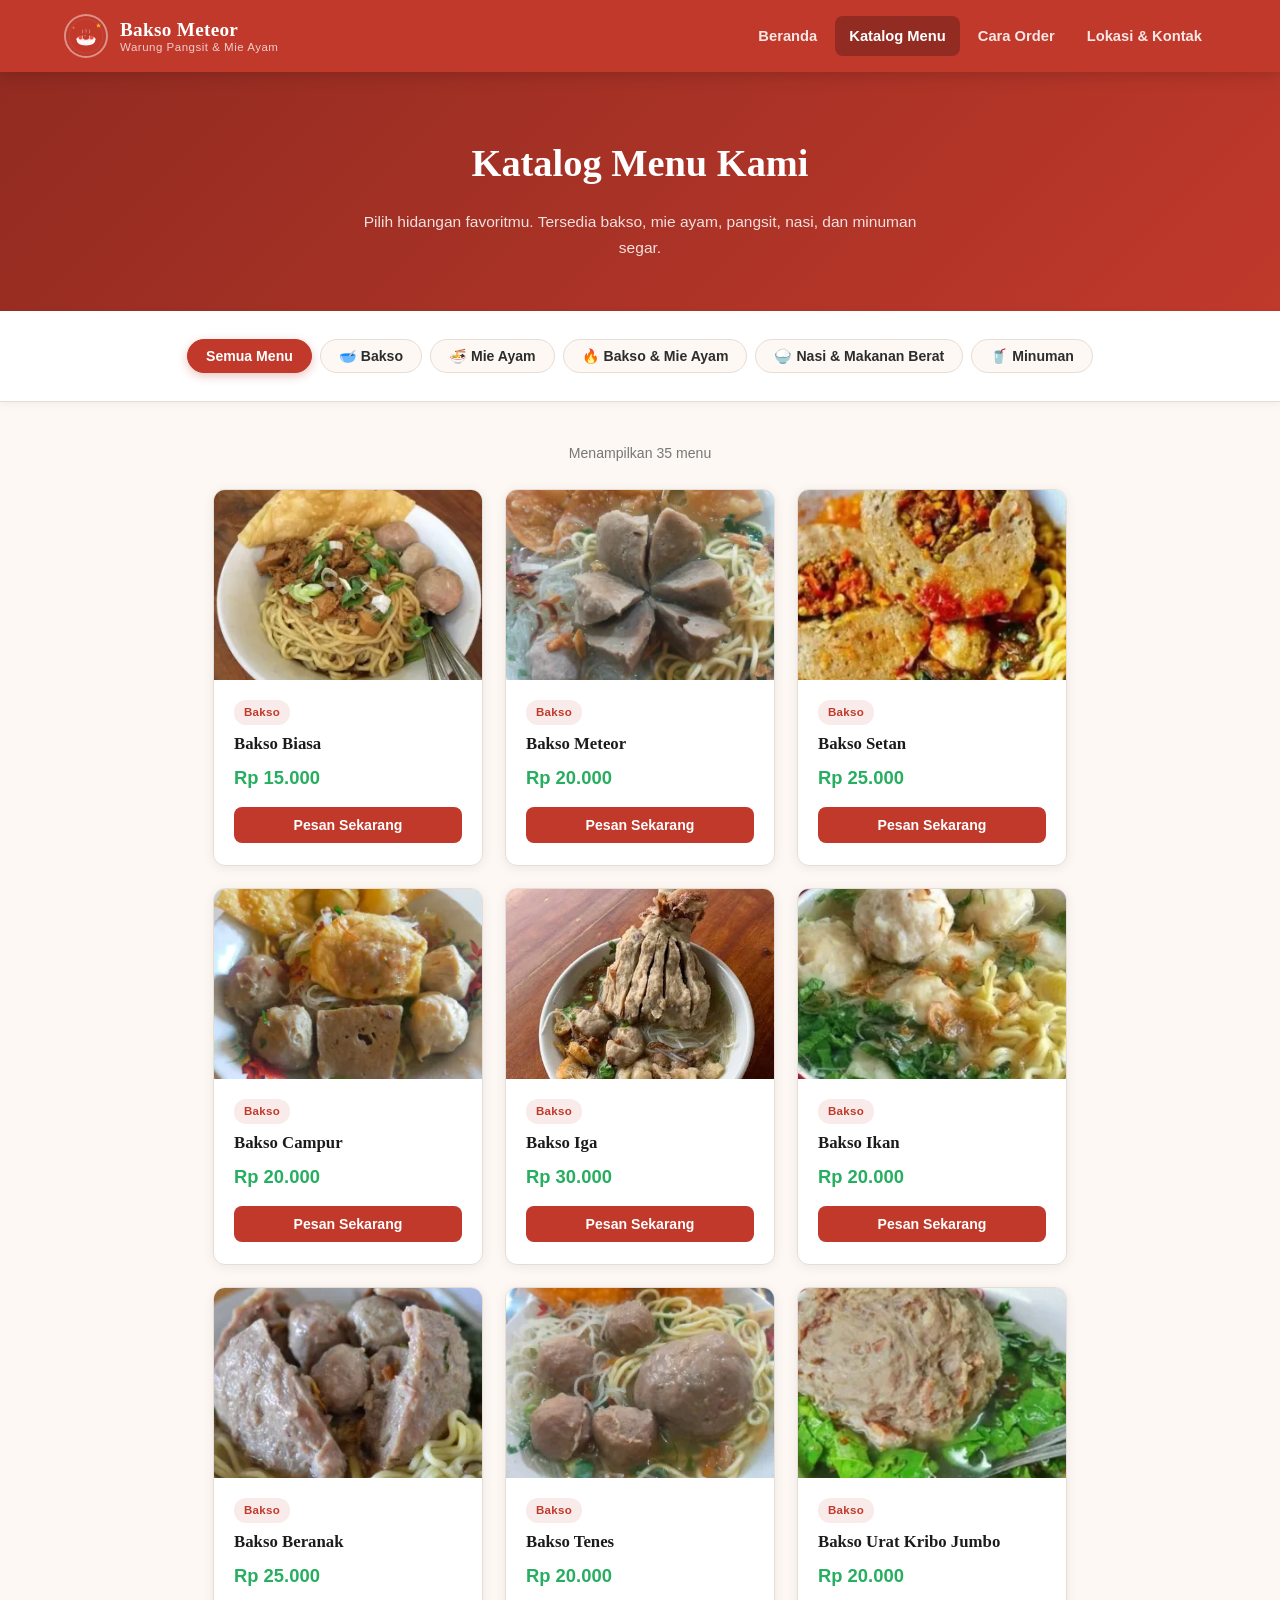
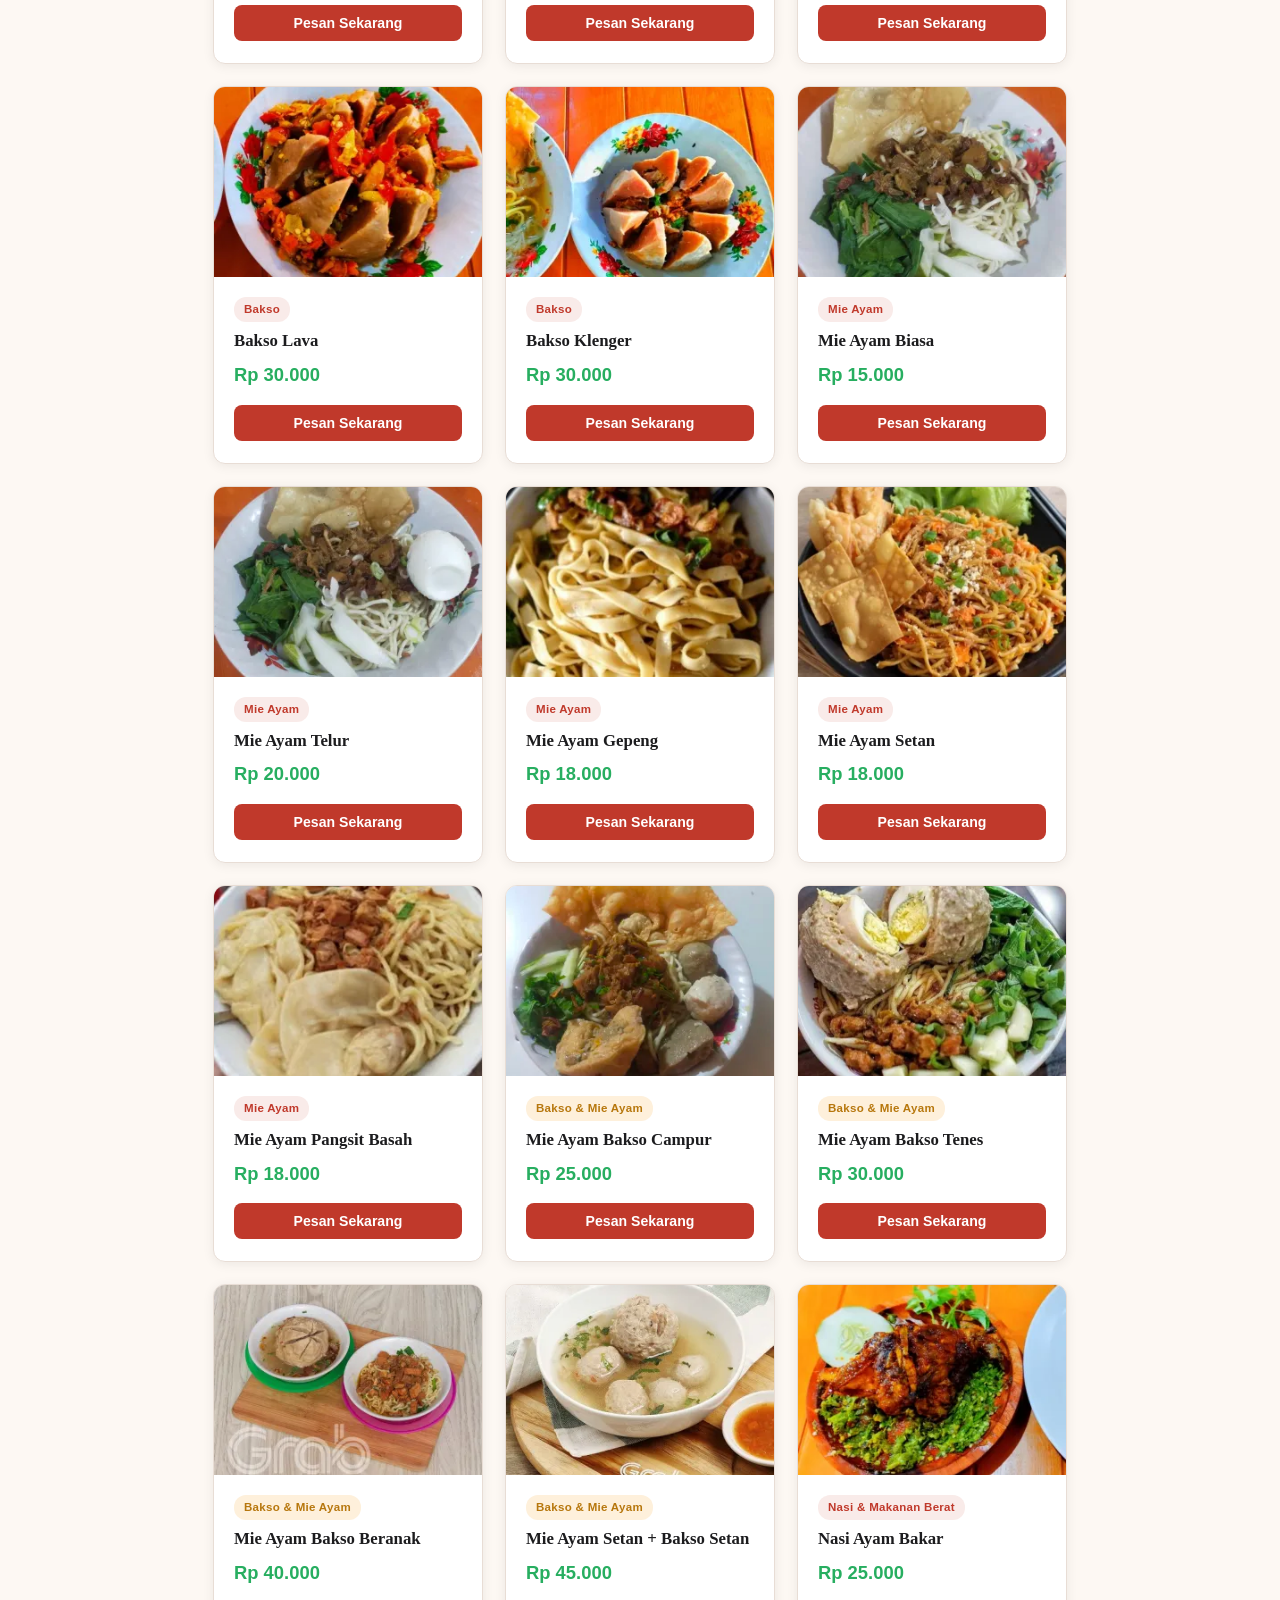
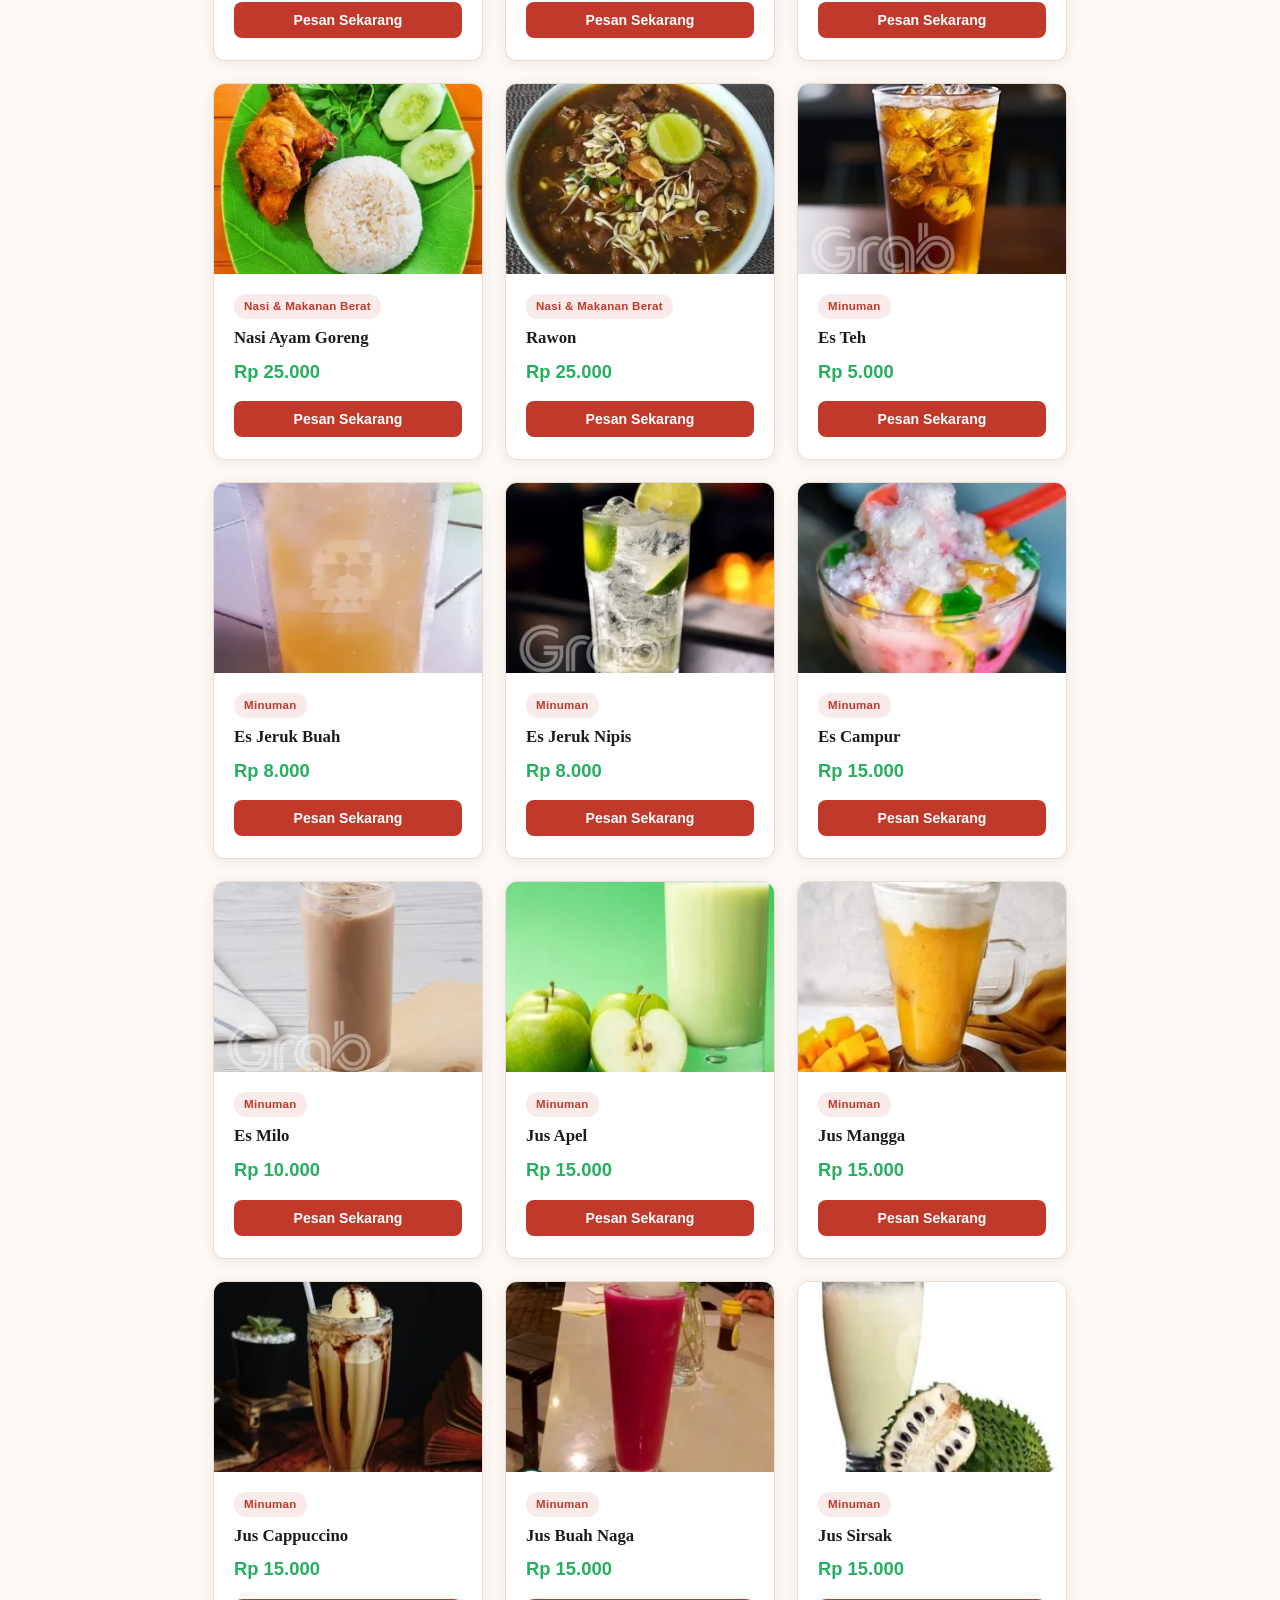
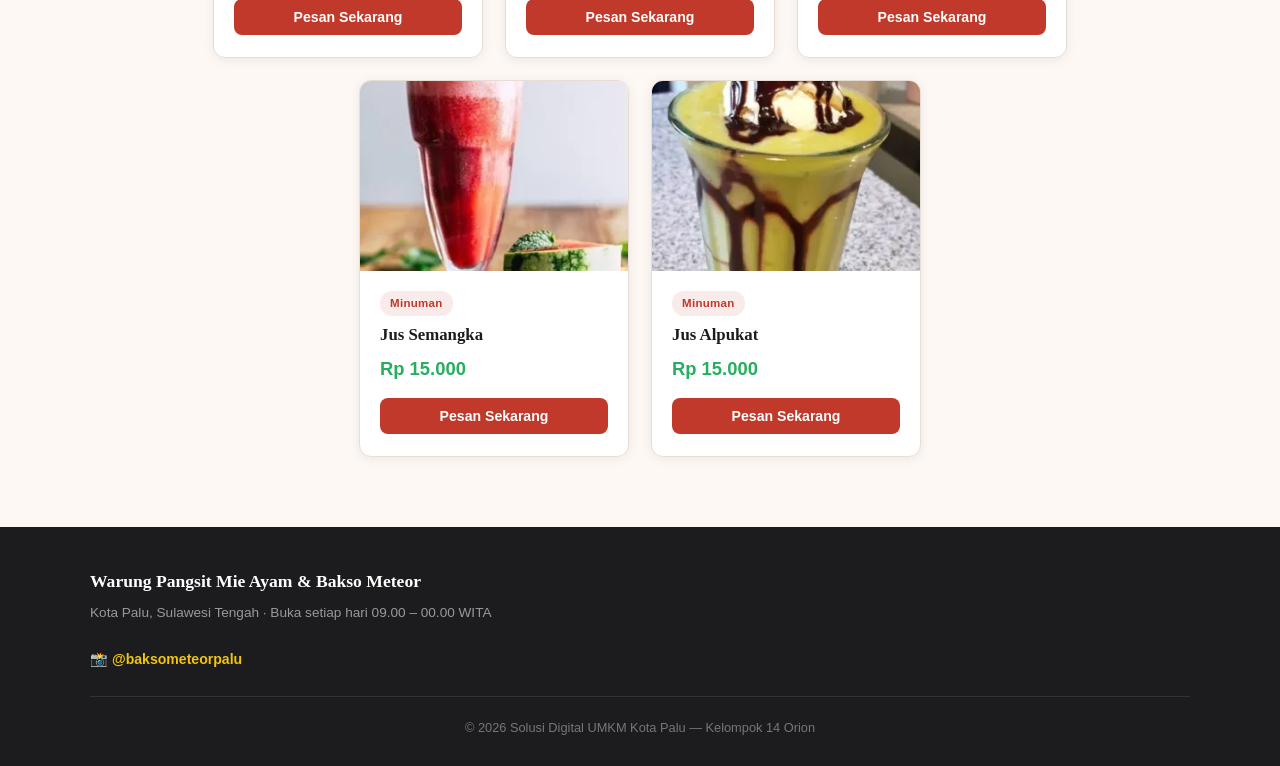
==== katalog.html @ f342c917 "fix: update icon dan perbaikan minor UI" ====
<!DOCTYPE html>
<html lang="id">

<head>
    <meta charset="UTF-8">
    <meta name="viewport" content="width=device-width, initial-scale=1.0">
    <title>Katalog Menu - Warung Pangsit Mie Ayam & Bakso Meteor</title>
    <link rel="icon" href="assets/icons/favicon.svg" type="image/svg+xml">
    <link rel="shortcut icon" href="assets/icons/favicon.svg">
    <link rel="stylesheet" href="css/style.css">
</head>

<body>

    <!-- HEADER / NAVBAR -->
    <header id="mainHeader">
        <div class="header-inner">
            <a href="index.html" class="logo-link">
                <div class="logo-container">
                    <img src="assets/icons/logo.svg" alt="Logo Bakso Meteor" class="logo-img">
                    <div class="logo-text">
                        <span class="logo-name">Bakso Meteor</span>
                        <span class="logo-sub">Warung Pangsit & Mie Ayam</span>
                    </div>
                </div>
            </a>

            <button class="hamburger" id="hamburgerBtn" aria-label="Toggle menu">
                <span></span><span></span><span></span>
            </button>

            <nav class="nav-links" id="mainNav">
                <a href="index.html" class="nav-item">Beranda</a>
                <a href="katalog.html" class="nav-item active">Katalog Menu</a>
                <button onclick="openModal()" class="nav-item btn-nav">Cara Order</button>
                <a href="kontak.html" class="nav-item">Lokasi & Kontak</a>
            </nav>
        </div>
    </header>

    <main>

        <!-- KATALOG HEADER -->
        <section class="page-hero fade-up">
            <h2 class="section-title">Katalog Menu Kami</h2>
            <p class="section-desc">Pilih hidangan favoritmu. Tersedia bakso, mie ayam, pangsit, nasi, dan minuman
                segar.</p>
        </section>

        <!-- FILTER TOMBOL -->
        <section class="filter-section">
            <div class="filter-container">
                <button class="btn-filter active" onclick="filterKategori('Semua', this)">Semua Menu</button>
                <button class="btn-filter" onclick="filterKategori('Bakso', this)">🥣 Bakso</button>
                <button class="btn-filter" onclick="filterKategori('Mie Ayam', this)">🍜 Mie Ayam</button>
                <button class="btn-filter" onclick="filterKategori('Bakso & Mie Ayam', this)">🔥 Bakso & Mie
                    Ayam</button>
                <button class="btn-filter" onclick="filterKategori('Nasi & Makanan Berat', this)">🍚 Nasi & Makanan
                    Berat</button>
                <button class="btn-filter" onclick="filterKategori('Minuman', this)">🥤 Minuman</button>
            </div>
        </section>

        <!-- GRID KATALOG -->
        <section class="katalog-content">
            <div class="katalog-info fade-up">
                <span id="jumlahMenu">Menampilkan semua menu</span>
            </div>
            <div id="katalog-container" class="grid-container fade-up">
                <!-- Diisi oleh JavaScript -->
            </div>
        </section>

    </main>

    <!-- MODAL CARA ORDER -->
    <div id="orderModal" class="modal" role="dialog" aria-modal="true" aria-labelledby="modalTitle">
        <div class="modal-content fade-up">
            <button class="close-btn" onclick="closeModal()" aria-label="Tutup">×</button>
            <h2 id="modalTitle" class="modal-title">Cara Pemesanan</h2>
            <p class="modal-subtitle">Pilih metode yang paling mudah untuk Anda</p>

            <div class="order-options">
                <div class="order-box">
                    <div class="order-box-header">
                        <span class="order-icon">🛵</span>
                        <h3>Pesan Online</h3>
                    </div>
                    <p class="order-box-desc">Pesan antar langsung ke lokasi Anda:</p>
                    <div class="online-buttons">
                        <a href="https://grab.com" target="_blank" rel="noopener" class="btn-app btn-grab">
                            <img src="assets/icons/grabfood.jpg" alt="Grab" onerror="this.style.display='none'">
                            <span>GrabFood</span>
                        </a>
                        <a href="https://maxim.com" target="_blank" rel="noopener" class="btn-app btn-maxim">
                            <img src="assets/icons/maxim.png" alt="Maxim" onerror="this.style.display='none'">
                            <span>Maxim</span>
                        </a>
                        <a href="https://shopee.co.id" target="_blank" rel="noopener" class="btn-app btn-shopee">
                            <img src="assets/icons/shopee.png" alt="ShopeeFood" onerror="this.style.display='none'">
                            <span>ShopeeFood</span>
                        </a>
                    </div>
                </div>

                <div class="order-box">
                    <div class="order-box-header">
                        <span class="order-icon">🍽️</span>
                        <h3>Makan di Tempat</h3>
                    </div>
                    <ol class="offline-steps">
                        <li>Ambil kertas catatan & daftar menu di area pemesanan.</li>
                        <li>Cari tempat duduk dan catat nomor meja Anda.</li>
                        <li>Tulis pesanan, nama, dan nomor meja di kertas.</li>
                        <li>Serahkan kertas ke petugas kami.</li>
                        <li>Tunggu pesanan diantarkan — selamat menikmati!</li>
                        <li>Bayar di kasir setelah selesai makan.</li>
                    </ol>
                </div>

                <div class="order-box order-box--special">
                    <div class="order-box-header">
                        <span class="order-icon">📦</span>
                        <h3>Katering & Hampers</h3>
                    </div>
                    <p class="order-box-desc">Melayani pesanan catering untuk acara, rapat, atau hampers khusus.</p>
                    <a href="https://wa.me/6285756524521" class="btn-wa" target="_blank" rel="noopener">
                        💬 Chat WA Owner
                    </a>
                </div>
            </div>
        </div>
    </div>

    <!-- FOOTER -->
    <footer>
        <div class="footer-inner">
            <div class="footer-brand">
                <h3 class="footer-name">Warung Pangsit Mie Ayam & Bakso Meteor</h3>
                <p>Kota Palu, Sulawesi Tengah · Buka setiap hari 09.00 – 00.00 WITA</p>
            </div>
            <div class="footer-social">
                <a href="https://www.instagram.com/baksometeorpalu" target="_blank" rel="noopener">
                    📸 @baksometeorpalu
                </a>
            </div>
            <div class="footer-copy">
                <p>© 2026 Solusi Digital UMKM Kota Palu — Kelompok 14 Orion</p>
            </div>
        </div>
    </footer>

    <script src="js/app.js"></script>
</body>

</html>
---- css/style.css ----
:root {
    --red: #c0392b;
    --red-dark: #922b21;
    --red-light: #e74c3c;
    --amber: #e67e22;
    --amber-dark: #d35400;
    --dark: #1c1c1e;
    --navy: #2c3e50;
    --bg: #fdf8f3;
    --bg-alt: #fff8f0;
    --white: #ffffff;
    --text: #2d2d2d;
    --text-muted: #777;
    --border: #e8ddd5;
    --shadow-sm: 0 2px 12px rgba(0, 0, 0, 0.07);
    --shadow-md: 0 6px 24px rgba(0, 0, 0, 0.10);
    --shadow-lg: 0 12px 40px rgba(0, 0, 0, 0.13);
    --radius-sm: 8px;
    --radius-md: 12px;
    --radius-lg: 20px;
    --font-display: Georgia, 'Times New Roman', serif;
    --font-body: 'Segoe UI', Tahoma, Geneva, Verdana, sans-serif;
    --transition: 0.28s ease;
}

*,
*::before,
*::after {
    margin: 0;
    padding: 0;
    box-sizing: border-box;
}

html {
    scroll-behavior: smooth;
}

body {
    background-color: var(--bg);
    color: var(--text);
    font-family: var(--font-body);
    line-height: 1.65;
    font-size: 16px;
}

img {
    max-width: 100%;
    display: block;
}

a {
    color: inherit;
}

/* animasi */
@keyframes fadeUp {
    from {
        opacity: 0;
        transform: translateY(28px);
    }

    to {
        opacity: 1;
        transform: translateY(0);
    }
}

.fade-up {
    animation: fadeUp 0.7s ease-out both;
}

/* styling header navigasi */
header {
    background-color: var(--red);
    position: sticky;
    top: 0;
    z-index: 200;
    box-shadow: 0 2px 16px rgba(0, 0, 0, 0.18);
    transition: background-color var(--transition);
}

.header-inner {
    max-width: 1200px;
    margin: 0 auto;
    padding: 14px 24px;
    display: flex;
    align-items: center;
    justify-content: space-between;
    gap: 16px;
}

/* styling logo text */
.logo-link {
    text-decoration: none;
}

.logo-container {
    display: flex;
    align-items: center;
    gap: 12px;
}

.logo-img {
    width: 44px;
    height: 44px;
    border-radius: 50%;
    object-fit: cover;
    border: 2px solid rgba(255, 255, 255, 0.35);
    background: rgba(255, 255, 255, 0.15);
}

.logo-text {
    display: flex;
    flex-direction: column;
    line-height: 1.2;
}

.logo-name {
    font-family: var(--font-display);
    font-size: 1.2rem;
    font-weight: 900;
    color: var(--white);
    letter-spacing: 0.3px;
}

.logo-sub {
    font-size: 0.72rem;
    color: rgba(255, 255, 255, 0.75);
    font-weight: 500;
    letter-spacing: 0.5px;
}

/* styling link menu atas */
.nav-links {
    display: flex;
    align-items: center;
    gap: 4px;
}

.nav-item {
    color: rgba(255, 255, 255, 0.88);
    text-decoration: none;
    font-size: 0.92rem;
    font-weight: 600;
    padding: 8px 14px;
    border-radius: var(--radius-sm);
    border: none;
    background: none;
    cursor: pointer;
    font-family: var(--font-body);
    transition: background-color var(--transition), color var(--transition);
    white-space: nowrap;
}

.nav-item:hover,
.nav-item.active {
    color: var(--white);
    background-color: rgba(255, 255, 255, 0.18);
}

.nav-item.active {
    background-color: var(--red-dark);
}

.btn-nav {
    font-family: var(--font-body);
}

/* styling hamburger */
.hamburger {
    display: none;
    flex-direction: column;
    justify-content: center;
    gap: 5px;
    background: none;
    border: none;
    cursor: pointer;
    padding: 8px;
    border-radius: var(--radius-sm);
}

.hamburger span {
    display: block;
    width: 24px;
    height: 2.5px;
    background: var(--white);
    border-radius: 2px;
    transition: transform var(--transition), opacity var(--transition);
}

/* styling banner utama */
.hero {
    position: relative;
    background: linear-gradient(135deg, #1a0808 0%, #4a0e0e 45%, #2c3e50 100%);
    min-height: 520px;
    display: flex;
    align-items: center;
    padding: 80px 24px;
    overflow: hidden;
}

.hero::before {
    content: '';
    position: absolute;
    inset: 0;
    background-image: radial-gradient(circle, rgba(255, 255, 255, 0.06) 1px, transparent 1px);
    background-size: 32px 32px;
}

.hero-overlay {
    position: absolute;
    inset: 0;
    background: radial-gradient(ellipse at 70% 50%, rgba(230, 126, 34, 0.15) 0%, transparent 70%);
}

.hero-content {
    position: relative;
    z-index: 1;
    max-width: 700px;
    margin: 0 auto;
    text-align: center;
}

.hero-badge {
    display: inline-block;
    background: rgba(255, 255, 255, 0.12);
    border: 1px solid rgba(255, 255, 255, 0.2);
    color: rgba(255, 255, 255, 0.9);
    font-size: 0.82rem;
    font-weight: 600;
    padding: 6px 16px;
    border-radius: 20px;
    margin-bottom: 20px;
    letter-spacing: 0.5px;
    backdrop-filter: blur(4px);
}

.hero-title {
    font-family: var(--font-display);
    font-size: clamp(2rem, 5vw, 3.4rem);
    font-weight: 900;
    color: var(--white);
    line-height: 1.15;
    margin-bottom: 20px;
}

.hero-title em {
    color: #f39c12;
    font-style: italic;
}

.hero-desc {
    font-size: 1.05rem;
    color: rgba(255, 255, 255, 0.8);
    max-width: 560px;
    margin: 0 auto 32px;
}

.hero-actions {
    display: flex;
    gap: 14px;
    justify-content: center;
    flex-wrap: wrap;
}

/* styling tombol */
.btn-primary {
    display: inline-block;
    background: var(--amber);
    color: var(--white);
    padding: 13px 28px;
    border-radius: var(--radius-sm);
    font-weight: 700;
    font-size: 0.95rem;
    text-decoration: none;
    border: none;
    cursor: pointer;
    font-family: var(--font-body);
    transition: background-color var(--transition), transform var(--transition), box-shadow var(--transition);
    box-shadow: 0 4px 14px rgba(230, 126, 34, 0.4);
}

.btn-primary:hover {
    background: var(--amber-dark);
    transform: translateY(-2px);
    box-shadow: 0 6px 20px rgba(230, 126, 34, 0.5);
}

.btn-outline {
    display: inline-block;
    background: transparent;
    color: var(--white);
    padding: 12px 26px;
    border-radius: var(--radius-sm);
    font-weight: 700;
    font-size: 0.95rem;
    border: 2px solid rgba(255, 255, 255, 0.45);
    cursor: pointer;
    font-family: var(--font-body);
    text-decoration: none;
    transition: background-color var(--transition), border-color var(--transition);
}

.btn-outline:hover {
    background: rgba(255, 255, 255, 0.12);
    border-color: rgba(255, 255, 255, 0.7);
}

/* styling keunggulan warung */
.keunggulan {
    background: var(--white);
    padding: 40px 24px;
    border-bottom: 1px solid var(--border);
}

.keunggulan-grid {
    max-width: 1100px;
    margin: 0 auto;
    display: grid;
    grid-template-columns: repeat(auto-fit, minmax(220px, 1fr));
    gap: 32px;
}

.keunggulan-item {
    text-align: center;
    padding: 20px 16px;
}

.k-icon {
    font-size: 2.2rem;
    display: block;
    margin-bottom: 10px;
}

.keunggulan-item h3 {
    font-family: var(--font-display);
    font-size: 1.05rem;
    color: var(--red);
    margin-bottom: 6px;
}

.keunggulan-item p {
    font-size: 0.88rem;
    color: var(--text-muted);
}

/* ukuran font judul */
.section-label {
    text-align: center;
    font-size: 0.8rem;
    font-weight: 700;
    letter-spacing: 1.5px;
    text-transform: uppercase;
    color: var(--amber);
    margin-bottom: 10px;
}

.section-title {
    font-family: var(--font-display);
    font-size: clamp(1.6rem, 3vw, 2.4rem);
    font-weight: 900;
    color: var(--red);
    text-align: center;
    margin-bottom: 12px;
}

.section-desc {
    text-align: center;
    color: var(--text-muted);
    font-size: 0.97rem;
    max-width: 560px;
    margin: 0 auto;
}

/* styling list menu beranda */
.best-seller {
    padding: 70px 24px;
    max-width: 1200px;
    margin: 0 auto;
}

.section-header {
    margin-bottom: 50px;
}

.kategori-group {
    margin-bottom: 50px;
}

.kategori-label {
    display: flex;
    align-items: center;
    gap: 14px;
    margin-bottom: 24px;
    padding: 0 5%;
}

.kat-line {
    flex: 1;
    height: 1px;
    background: var(--border);
}

.kat-text {
    font-size: 1.1rem;
    font-weight: 700;
    color: var(--navy);
    white-space: nowrap;
}

.cta-center {
    text-align: center;
    margin-top: 40px;
}

/* jarak foto makanan */
.grid-container {
    display: flex;
    flex-wrap: wrap;
    justify-content: center;
    gap: 22px;
    padding: 0 5%;
}

/* styling kotak makanan */
.card {
    flex: 0 1 270px;
    background: var(--white);
    border-radius: var(--radius-md);
    overflow: hidden;
    box-shadow: var(--shadow-sm);
    border: 1px solid var(--border);
    transition: transform var(--transition), box-shadow var(--transition);
}

.card:hover {
    transform: translateY(-6px);
    box-shadow: var(--shadow-lg);
}

.card-img {
    width: 100%;
    height: 190px;
    overflow: hidden;
    position: relative;
}

.card-img img {
    width: 100%;
    height: 100%;
    object-fit: cover;
    transition: transform 0.4s ease;
}

.card:hover .card-img img {
    transform: scale(1.06);
}

/* tampilan warna abu abu foto menu yang gagal diload */
.placeholder-img.no-img,
.placeholder-img:not(:has(img)) {
    background: linear-gradient(135deg, #e0cfc7, #c9bab2);
}

.placeholder-img:not(.no-img) img:not([src]) {
    display: none;
}

.placeholder-img {
    background: linear-gradient(135deg, #e8d5ca, #d4bdb2);
    display: flex;
    align-items: center;
    justify-content: center;
}

.card-body {
    padding: 18px 20px 22px;
}

.card-badge {
    display: inline-block;
    background: rgba(192, 57, 43, 0.1);
    color: var(--red);
    font-size: 0.72rem;
    font-weight: 700;
    padding: 3px 10px;
    border-radius: 12px;
    margin-bottom: 8px;
    letter-spacing: 0.3px;
}

.card-badge--special {
    background: rgba(243, 156, 18, 0.15);
    color: #b7770d;
}

.card-name {
    font-family: var(--font-display);
    font-size: 1.05rem;
    font-weight: 700;
    color: var(--dark);
    margin-bottom: 8px;
    line-height: 1.3;
}

.harga {
    color: #27ae60;
    font-weight: 700;
    font-size: 1.15rem;
    margin-bottom: 14px;
}

.btn-secondary {
    display: block;
    width: 100%;
    background: var(--red);
    color: var(--white);
    border: none;
    padding: 10px 0;
    border-radius: var(--radius-sm);
    font-size: 0.88rem;
    font-weight: 700;
    font-family: var(--font-body);
    cursor: pointer;
    transition: background-color var(--transition), transform var(--transition);
}

.btn-secondary:hover {
    background: var(--red-dark);
    transform: scale(1.02);
}

/* styling cover penutup banner*/
.page-hero {
    background: linear-gradient(135deg, var(--red-dark) 0%, var(--red) 100%);
    padding: 60px 24px 50px;
    text-align: center;
    color: var(--white);
}

.page-hero .section-label {
    color: #f7c87d;
}

.page-hero .section-title {
    color: var(--white);
    margin-bottom: 14px;
}

.page-hero .section-desc {
    color: rgba(255, 255, 255, 0.85);
}

/* klik tombol kategori untuk sortir menu */
.filter-section {
    background: var(--white);
    padding: 28px 24px;
    border-bottom: 1px solid var(--border);
    position: sticky;
    top: 73px;
    z-index: 100;
    box-shadow: 0 2px 8px rgba(0, 0, 0, 0.05);
}

.filter-container {
    max-width: 1000px;
    margin: 0 auto;
    display: flex;
    flex-wrap: wrap;
    gap: 8px;
    justify-content: center;
}

.btn-filter {
    background: var(--bg);
    border: 1.5px solid var(--border);
    color: var(--text);
    padding: 8px 18px;
    border-radius: 24px;
    font-size: 0.88rem;
    font-weight: 600;
    font-family: var(--font-body);
    cursor: pointer;
    transition: all var(--transition);
}

.btn-filter:hover {
    background: rgba(192, 57, 43, 0.1);
    border-color: var(--red);
    color: var(--red);
}

.btn-filter.active {
    background: var(--red);
    border-color: var(--red);
    color: var(--white);
    box-shadow: 0 3px 10px rgba(192, 57, 43, 0.3);
}

/* styling barang yang dirender js */
.katalog-content {
    padding: 40px 24px 70px;
    max-width: 1200px;
    margin: 0 auto;
}

.katalog-info {
    text-align: center;
    margin-bottom: 24px;
    font-size: 0.88rem;
    color: var(--text-muted);
    font-weight: 500;
}

/* tampilan popup overlay */
.modal {
    display: none;
    position: fixed;
    inset: 0;
    z-index: 999;
    background: rgba(0, 0, 0, 0.65);
    justify-content: center;
    align-items: center;
    padding: 20px;
    backdrop-filter: blur(3px);
}

.modal-content {
    background: var(--white);
    border-radius: var(--radius-lg);
    padding: 36px;
    width: 100%;
    max-width: 860px;
    position: relative;
    max-height: 90vh;
    overflow-y: auto;
    box-shadow: var(--shadow-lg);
}

.close-btn {
    position: absolute;
    right: 20px;
    top: 16px;
    font-size: 26px;
    font-weight: bold;
    color: var(--text-muted);
    background: none;
    border: none;
    cursor: pointer;
    width: 34px;
    height: 34px;
    display: flex;
    align-items: center;
    justify-content: center;
    border-radius: 50%;
    transition: background-color var(--transition), color var(--transition);
}

.close-btn:hover {
    background: #f0f0f0;
    color: var(--dark);
}

.modal-title {
    font-family: var(--font-display);
    font-size: 1.6rem;
    color: var(--red);
    margin-bottom: 6px;
}

.modal-subtitle {
    color: var(--text-muted);
    font-size: 0.92rem;
    margin-bottom: 24px;
}

/* cara order dalam popup */
.order-options {
    display: grid;
    grid-template-columns: repeat(auto-fit, minmax(220px, 1fr));
    gap: 18px;
}

.order-box {
    background: var(--bg-alt);
    border: 1px solid var(--border);
    border-radius: var(--radius-md);
    padding: 22px;
}

.order-box--special {
    background: linear-gradient(135deg, #fff3e0, #fdf8f3);
    border-color: #f0d090;
}

.order-box-header {
    display: flex;
    align-items: center;
    gap: 10px;
    margin-bottom: 14px;
}

.order-icon {
    font-size: 1.5rem;
    flex-shrink: 0;
}

.order-box-header h3 {
    font-family: var(--font-display);
    font-size: 1.05rem;
    color: var(--navy);
}

.order-box-desc {
    font-size: 0.88rem;
    color: var(--text-muted);
    margin-bottom: 14px;
}

.online-buttons {
    display: grid;
    grid-template-columns: 1fr 1fr;
    gap: 10px;
    margin-top: 12px;
}

.btn-app {
    display: flex;
    align-items: center;
    justify-content: center;
    gap: 7px;
    padding: 10px 10px;
    border-radius: var(--radius-sm);
    text-decoration: none;
    font-size: 0.83rem;
    font-weight: 700;
    color: var(--white);
    transition: opacity var(--transition), transform var(--transition);
}

.btn-app:hover {
    opacity: 0.88;
    transform: translateY(-1px);
}

.btn-app img {
    width: 20px;
    height: 20px;
    object-fit: contain;
    border-radius: 4px;
    flex-shrink: 0;
}

.btn-grab {
    background: #00b14f;
}

.btn-maxim {
    background: #c3aa38;
}

.btn-shopee {
    background: #ee4d2d;
}

.offline-steps {
    margin-left: 18px;
    font-size: 0.875rem;
    color: var(--text);
    line-height: 1.8;
}

.offline-steps li {
    margin-bottom: 4px;
}

.btn-wa {
    display: inline-block;
    background: #25d366;
    color: var(--white);
    padding: 11px 20px;
    border-radius: var(--radius-sm);
    font-weight: 700;
    font-size: 0.9rem;
    text-decoration: none;
    width: 100%;
    text-align: center;
    transition: background-color var(--transition), transform var(--transition);
    box-shadow: 0 3px 10px rgba(37, 211, 102, 0.3);
}

.btn-wa:hover {
    background: #1ebe5c;
    transform: translateY(-1px);
}

/* styling lokasi dan kontak */
.lokasi-section {
    padding: 50px 24px 80px;
}

.kontak-grid {
    max-width: 1200px;
    margin: 0 auto;
    display: grid;
    grid-template-columns: 280px 1fr 320px;
    gap: 28px;
    align-items: start;
}

.info-card {
    background: var(--white);
    border-radius: var(--radius-md);
    padding: 28px;
    box-shadow: var(--shadow-sm);
    border: 1px solid var(--border);
}

.info-section {
    display: flex;
    gap: 14px;
    align-items: flex-start;
    padding: 16px 0;
}

.info-icon {
    font-size: 1.5rem;
    flex-shrink: 0;
    margin-top: 2px;
}

.info-section h3 {
    font-family: var(--font-display);
    font-size: 0.95rem;
    color: var(--red);
    margin-bottom: 4px;
}

.info-section p {
    font-size: 0.88rem;
    color: var(--text-muted);
    line-height: 1.6;
}

.jam-highlight {
    font-size: 1rem !important;
    font-weight: 700;
    color: var(--red) !important;
}

.info-divider {
    height: 1px;
    background: var(--border);
}

.sosmed-links {
    display: flex;
    gap: 8px;
    margin-top: 10px;
    flex-wrap: wrap;
}

.sosmed-btn {
    display: inline-block;
    background: var(--bg);
    border: 1px solid var(--border);
    color: var(--text);
    padding: 7px 14px;
    border-radius: 20px;
    font-size: 0.82rem;
    font-weight: 600;
    text-decoration: none;
    transition: background-color var(--transition), border-color var(--transition), color var(--transition);
}

.sosmed-btn:hover {
    background: var(--red);
    border-color: var(--red);
    color: var(--white);
}

.maps-card {
    background: var(--white);
    border-radius: var(--radius-md);
    padding: 24px;
    box-shadow: var(--shadow-sm);
    border: 1px solid var(--border);
}

.maps-title {
    font-family: var(--font-display);
    font-size: 1rem;
    color: var(--red);
    margin-bottom: 14px;
}

.maps-wrapper {
    border-radius: 10px;
    overflow: hidden;
    margin-bottom: 14px;
}

.btn-maps {
    display: block;
    text-align: center;
    background: var(--navy);
    color: var(--white);
    padding: 11px;
    border-radius: var(--radius-sm);
    font-size: 0.88rem;
    font-weight: 700;
    text-decoration: none;
    transition: background-color var(--transition);
}

.btn-maps:hover {
    background: #1a252f;
}

/* isian form */
.form-card {
    background: var(--white);
    border-radius: var(--radius-md);
    padding: 28px;
    box-shadow: var(--shadow-sm);
    border: 1px solid var(--border);
}

.form-title {
    font-family: var(--font-display);
    font-size: 1.2rem;
    color: var(--red);
    margin-bottom: 8px;
}

.form-desc {
    font-size: 0.87rem;
    color: var(--text-muted);
    margin-bottom: 22px;
    line-height: 1.6;
}

.form-group {
    margin-bottom: 16px;
}

.form-group label {
    display: block;
    font-size: 0.85rem;
    font-weight: 600;
    color: var(--text);
    margin-bottom: 6px;
}

.form-card input,
.form-card textarea {
    width: 100%;
    padding: 11px 14px;
    border: 1.5px solid var(--border);
    border-radius: var(--radius-sm);
    font-family: var(--font-body);
    font-size: 0.9rem;
    color: var(--text);
    background: var(--bg);
    transition: border-color var(--transition), box-shadow var(--transition);
}

.form-card input:focus,
.form-card textarea:focus {
    outline: none;
    border-color: var(--amber);
    box-shadow: 0 0 0 3px rgba(230, 126, 34, 0.15);
}

.form-card textarea {
    resize: vertical;
    min-height: 110px;
}

.btn-submit {
    width: 100%;
    background: var(--red);
    color: var(--white);
    border: none;
    padding: 13px;
    border-radius: var(--radius-sm);
    font-size: 0.95rem;
    font-weight: 700;
    font-family: var(--font-body);
    cursor: pointer;
    margin-top: 4px;
    transition: background-color var(--transition), transform var(--transition);
}

.btn-submit:hover {
    background: var(--red-dark);
    transform: translateY(-1px);
}

.success-msg {
    margin-top: 14px;
    background: #eafaf1;
    border: 1px solid #a9dfbf;
    color: #1e8449;
    padding: 12px 16px;
    border-radius: var(--radius-sm);
    font-size: 0.9rem;
    font-weight: 600;
    text-align: center;
}

/* styling footer */
footer {
    background: var(--dark);
    color: rgba(255, 255, 255, 0.8);
    padding: 40px 24px 28px;
    margin-top: 0;
}

.footer-inner {
    max-width: 1100px;
    margin: 0 auto;
    display: grid;
    grid-template-columns: 1fr auto;
    gap: 24px 40px;
    align-items: start;
}

.footer-brand {
    grid-column: 1 / -1;
}

.footer-name {
    font-family: var(--font-display);
    font-size: 1.1rem;
    color: var(--white);
    margin-bottom: 6px;
}

.footer-brand p {
    font-size: 0.85rem;
    color: rgba(255, 255, 255, 0.55);
}

.footer-social {
    display: flex;
    flex-direction: column;
    gap: 8px;
}

.footer-social a {
    color: #f1c40f;
    text-decoration: none;
    font-size: 0.88rem;
    font-weight: 600;
    transition: color var(--transition);
}

.footer-social a:hover {
    color: var(--white);
}

.footer-copy {
    grid-column: 1 / -1;
    border-top: 1px solid rgba(255, 255, 255, 0.1);
    padding-top: 20px;
    text-align: center;
    font-size: 0.8rem;
    color: rgba(255, 255, 255, 0.4);
}

/* menyesuaikan ukuran layar hp */
@media (max-width: 900px) {
    .kontak-grid {
        grid-template-columns: 1fr 1fr;
    }

    .info-card {
        grid-column: 1 / -1;
    }

    .footer-inner {
        grid-template-columns: 1fr;
    }
}

@media (max-width: 640px) {
    .header-inner {
        padding: 12px 16px;
    }

    .hamburger {
        display: flex;
    }

    .nav-links {
        display: none;
        flex-direction: column;
        position: absolute;
        top: 100%;
        left: 0;
        right: 0;
        background: var(--red-dark);
        padding: 16px;
        gap: 4px;
        box-shadow: 0 8px 20px rgba(0, 0, 0, 0.2);
    }

    .nav-links.open {
        display: flex;
    }

    .nav-item {
        width: 100%;
        text-align: left;
        padding: 12px 16px;
        border-radius: var(--radius-sm);
    }

    header {
        position: relative;
    }

    .filter-section {
        position: static;
    }

    .hero {
        min-height: 420px;
        padding: 60px 20px;
    }

    .hero-title {
        font-size: 2rem;
    }

    .kontak-grid {
        grid-template-columns: 1fr;
    }

    .order-options {
        grid-template-columns: 1fr;
    }

    .online-buttons {
        grid-template-columns: 1fr 1fr;
    }

    .modal-content {
        padding: 24px 20px;
    }

    .grid-container {
        gap: 16px;
        padding: 0 2%;
    }

    .card {
        flex: 0 1 100%;
        max-width: 340px;
    }

    .keunggulan-grid {
        grid-template-columns: 1fr 1fr;
        gap: 20px;
    }

    .footer-inner {
        grid-template-columns: 1fr;
    }

    .footer-social {
        flex-direction: row;
    }
}

@media (max-width: 360px) {
    .hero-title {
        font-size: 1.7rem;
    }

    .online-buttons {
        grid-template-columns: 1fr;
    }

    .keunggulan-grid {
        grid-template-columns: 1fr;
    }
}
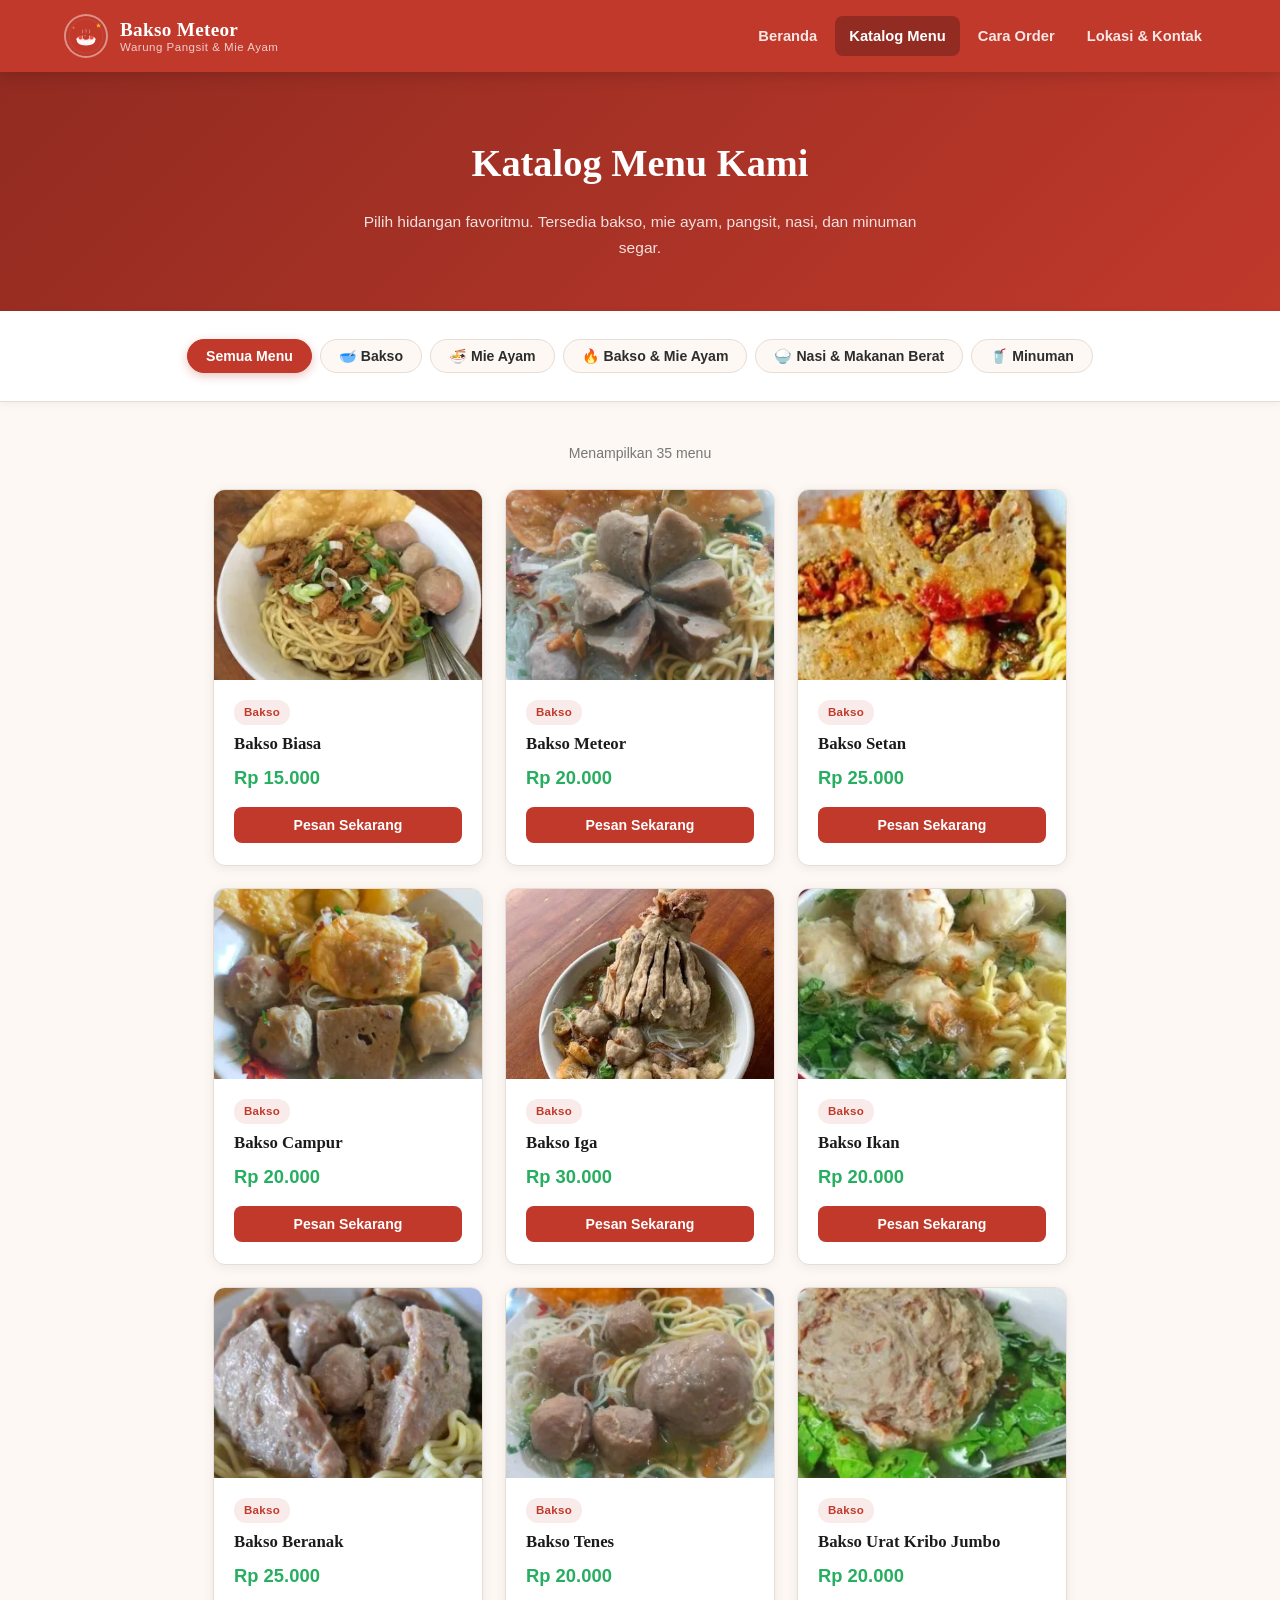
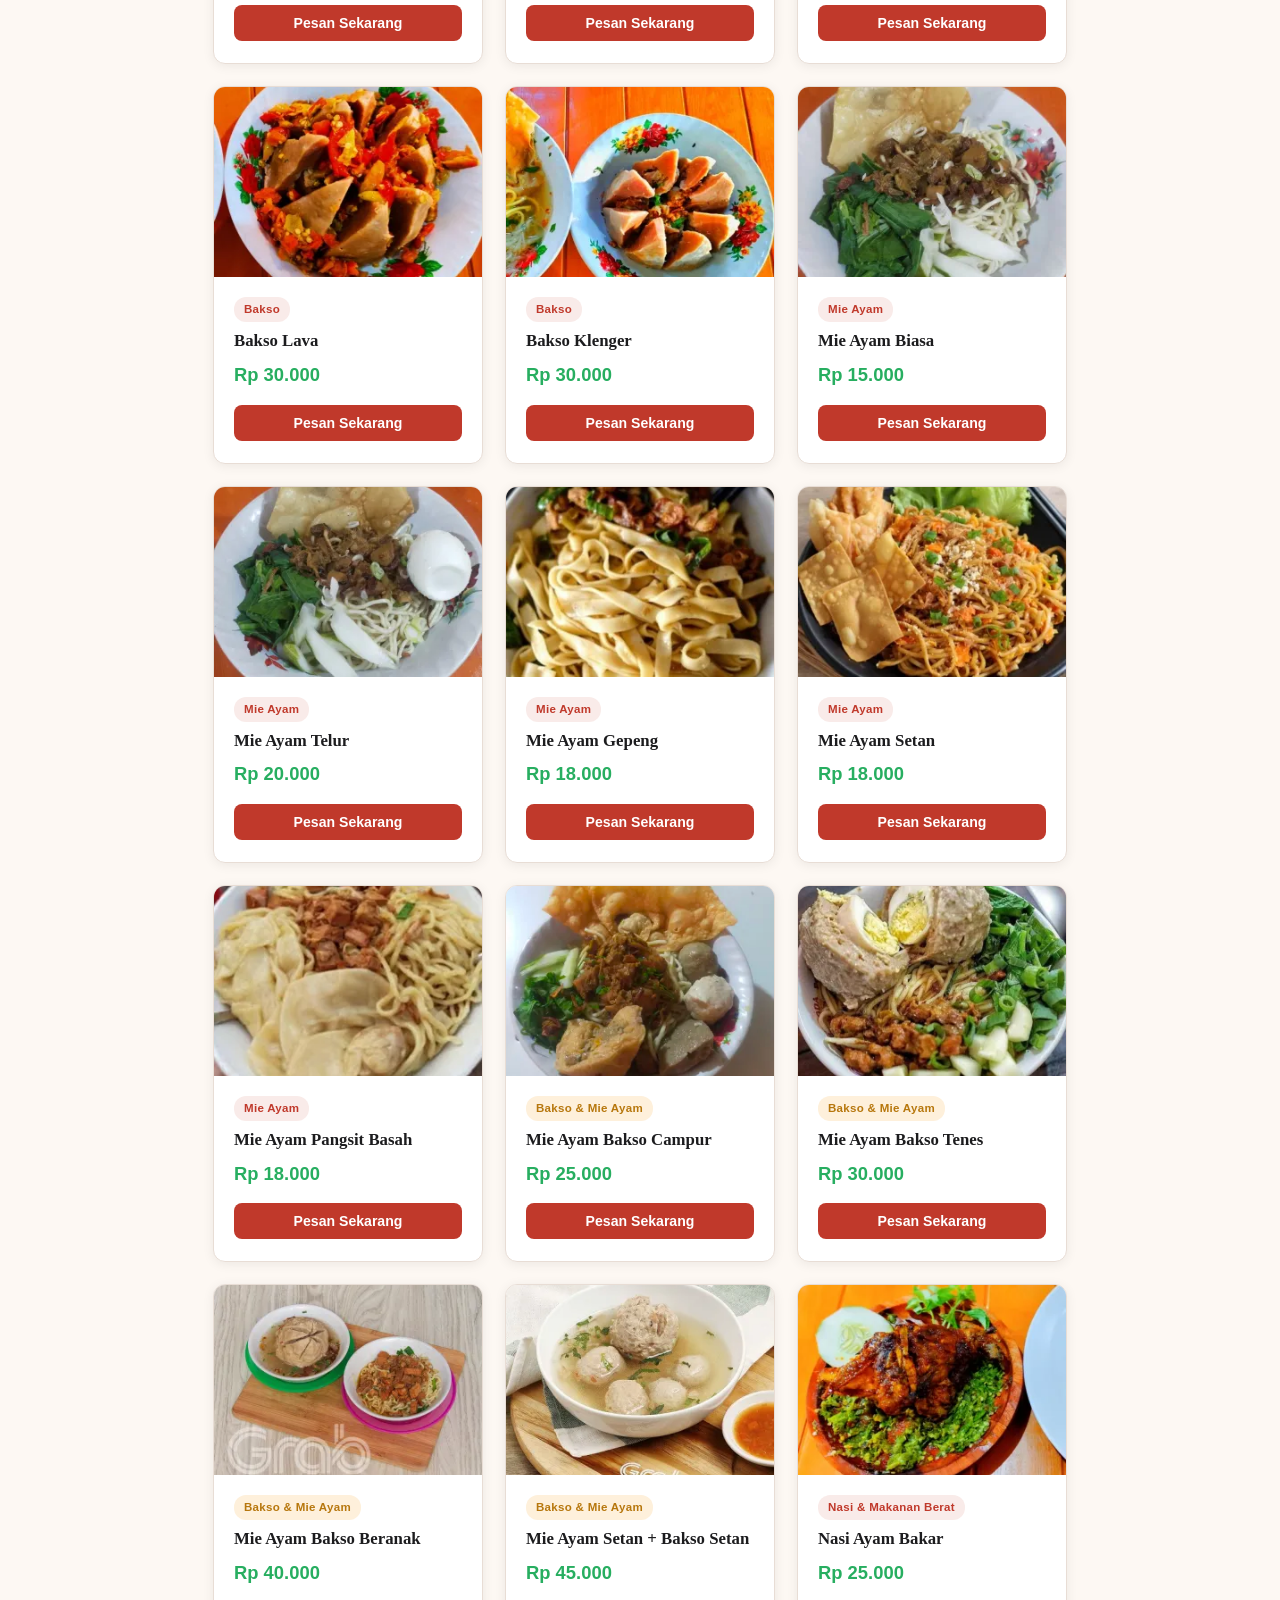
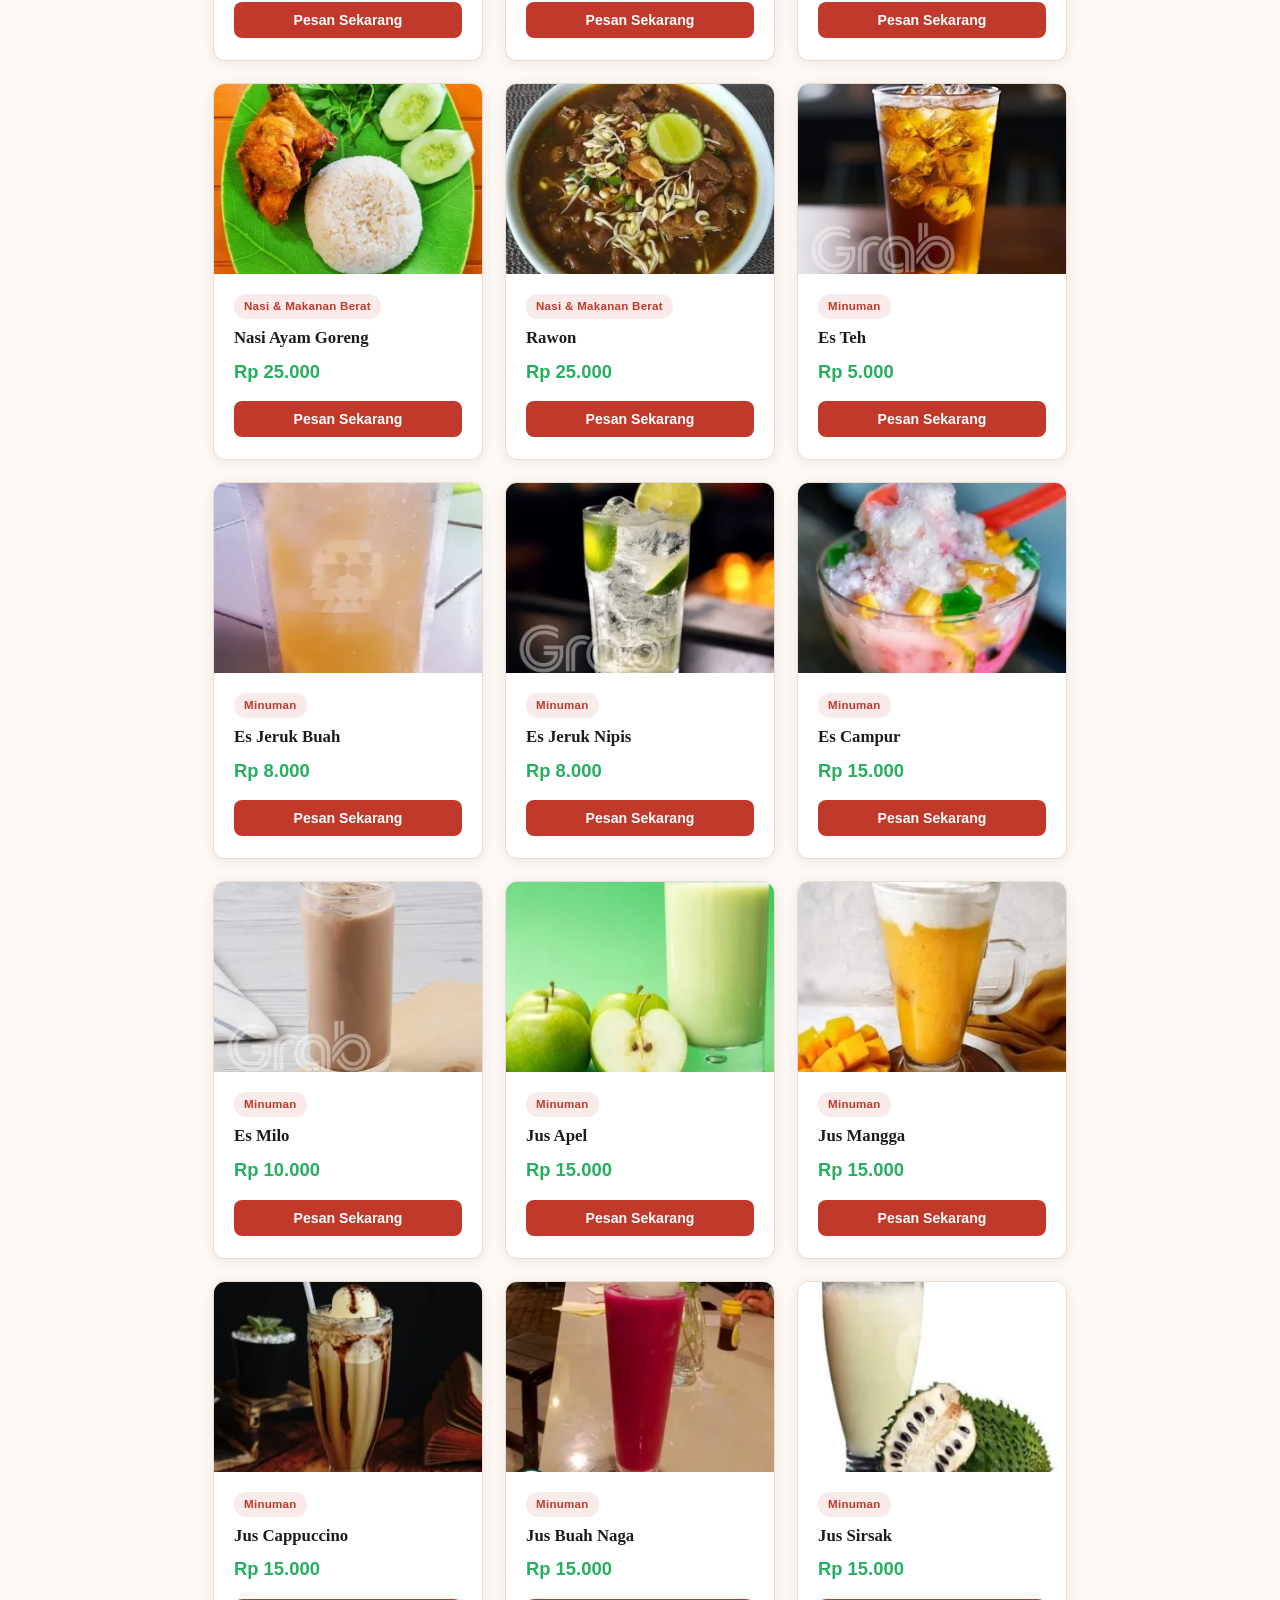
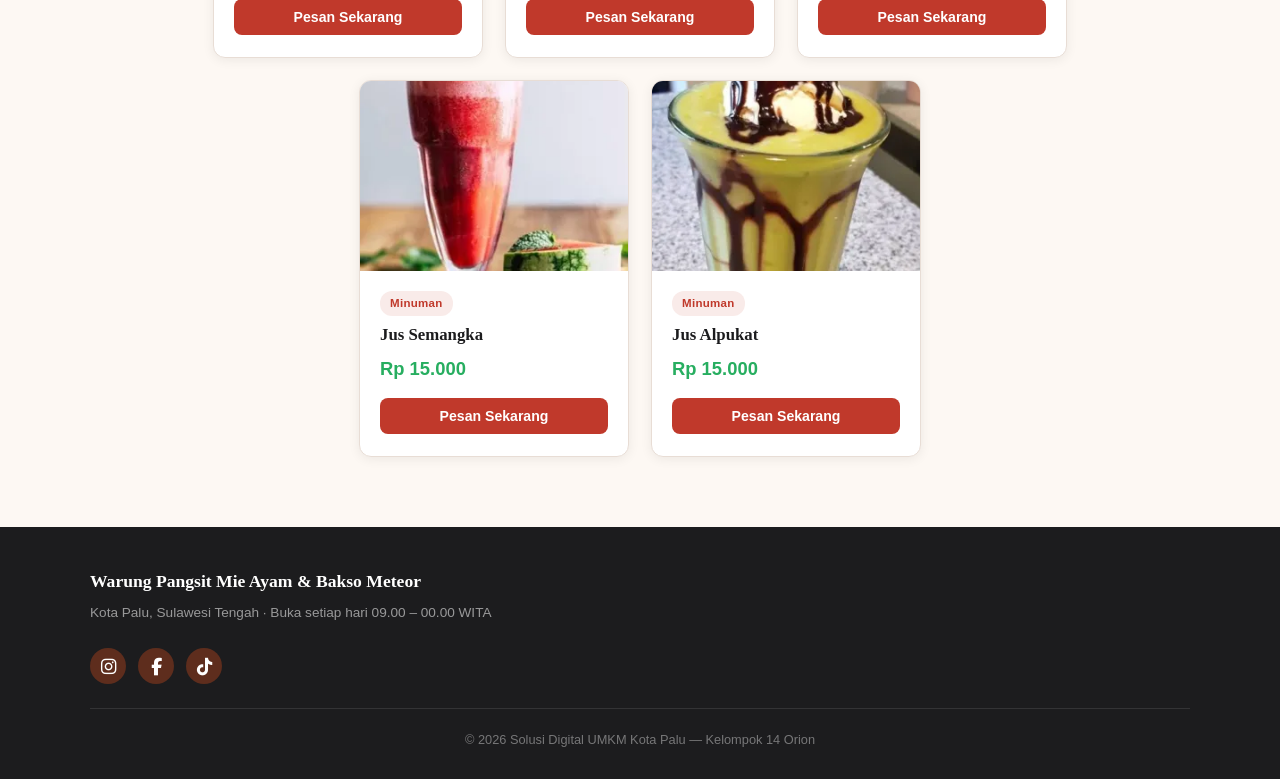
==== commit b96ba18a: "fix footer" ====
--- a/katalog.html
+++ b/katalog.html
@@ -7,6 +7,7 @@
     <title>Katalog Menu - Warung Pangsit Mie Ayam & Bakso Meteor</title>
     <link rel="icon" href="assets/icons/favicon.svg" type="image/svg+xml">
     <link rel="shortcut icon" href="assets/icons/favicon.svg">
+    <link rel="stylesheet" href="https://cdnjs.cloudflare.com/ajax/libs/font-awesome/6.5.1/css/all.min.css">
     <link rel="stylesheet" href="css/style.css">
 </head>
 
@@ -140,8 +141,15 @@
                 <p>Kota Palu, Sulawesi Tengah · Buka setiap hari 09.00 – 00.00 WITA</p>
             </div>
             <div class="footer-social">
-                <a href="https://www.instagram.com/baksometeorpalu" target="_blank" rel="noopener">
-                    📸 @baksometeorpalu
+                <a href="https://www.instagram.com/baksometeorpalu" target="_blank" rel="noopener" class="social-icon">
+                    <i class="fab fa-instagram"></i>
+                </a>
+                <a href="https://www.facebook.com/share/1EE4yR8Xmk/" target="_blank" rel="noopener" class="social-icon">
+                    <i class="fab fa-facebook-f"></i>
+                </a>
+                <a href="https://www.tiktok.com/@bakso.meteor.palu?_r=1&_t=ZS-972W1zt5OaL" target="_blank"
+                    rel="noopener" class="social-icon">
+                    <i class="fab fa-tiktok"></i>
                 </a>
             </div>
             <div class="footer-copy">
--- a/css/style.css
+++ b/css/style.css
@@ -860,18 +860,6 @@
     flex-wrap: wrap;
 }
 
-.sosmed-btn {
-    display: inline-block;
-    background: var(--bg);
-    border: 1px solid var(--border);
-    color: var(--text);
-    padding: 7px 14px;
-    border-radius: 20px;
-    font-size: 0.82rem;
-    font-weight: 600;
-    text-decoration: none;
-    transition: background-color var(--transition), border-color var(--transition), color var(--transition);
-}
 
 .sosmed-btn:hover {
     background: var(--red);
@@ -1044,20 +1032,27 @@
 
 .footer-social {
     display: flex;
-    flex-direction: column;
-    gap: 8px;
-}
-
-.footer-social a {
-    color: #f1c40f;
+    flex-direction: row;
+    gap: 12px;
+}
+
+.footer-social .social-icon {
+    display: flex;
+    align-items: center;
+    justify-content: center;
+    width: 36px;
+    height: 36px;
+    border-radius: 50%;
+    background-color: #5e2d1d;
+    color: var(--white);
     text-decoration: none;
-    font-size: 0.88rem;
-    font-weight: 600;
-    transition: color var(--transition);
-}
-
-.footer-social a:hover {
-    color: var(--white);
+    font-size: 1.1rem;
+    transition: background-color var(--transition), transform var(--transition);
+}
+
+.footer-social .social-icon:hover {
+    background-color: #7b3d27;
+    transform: translateY(-2px);
 }
 
 .footer-copy {
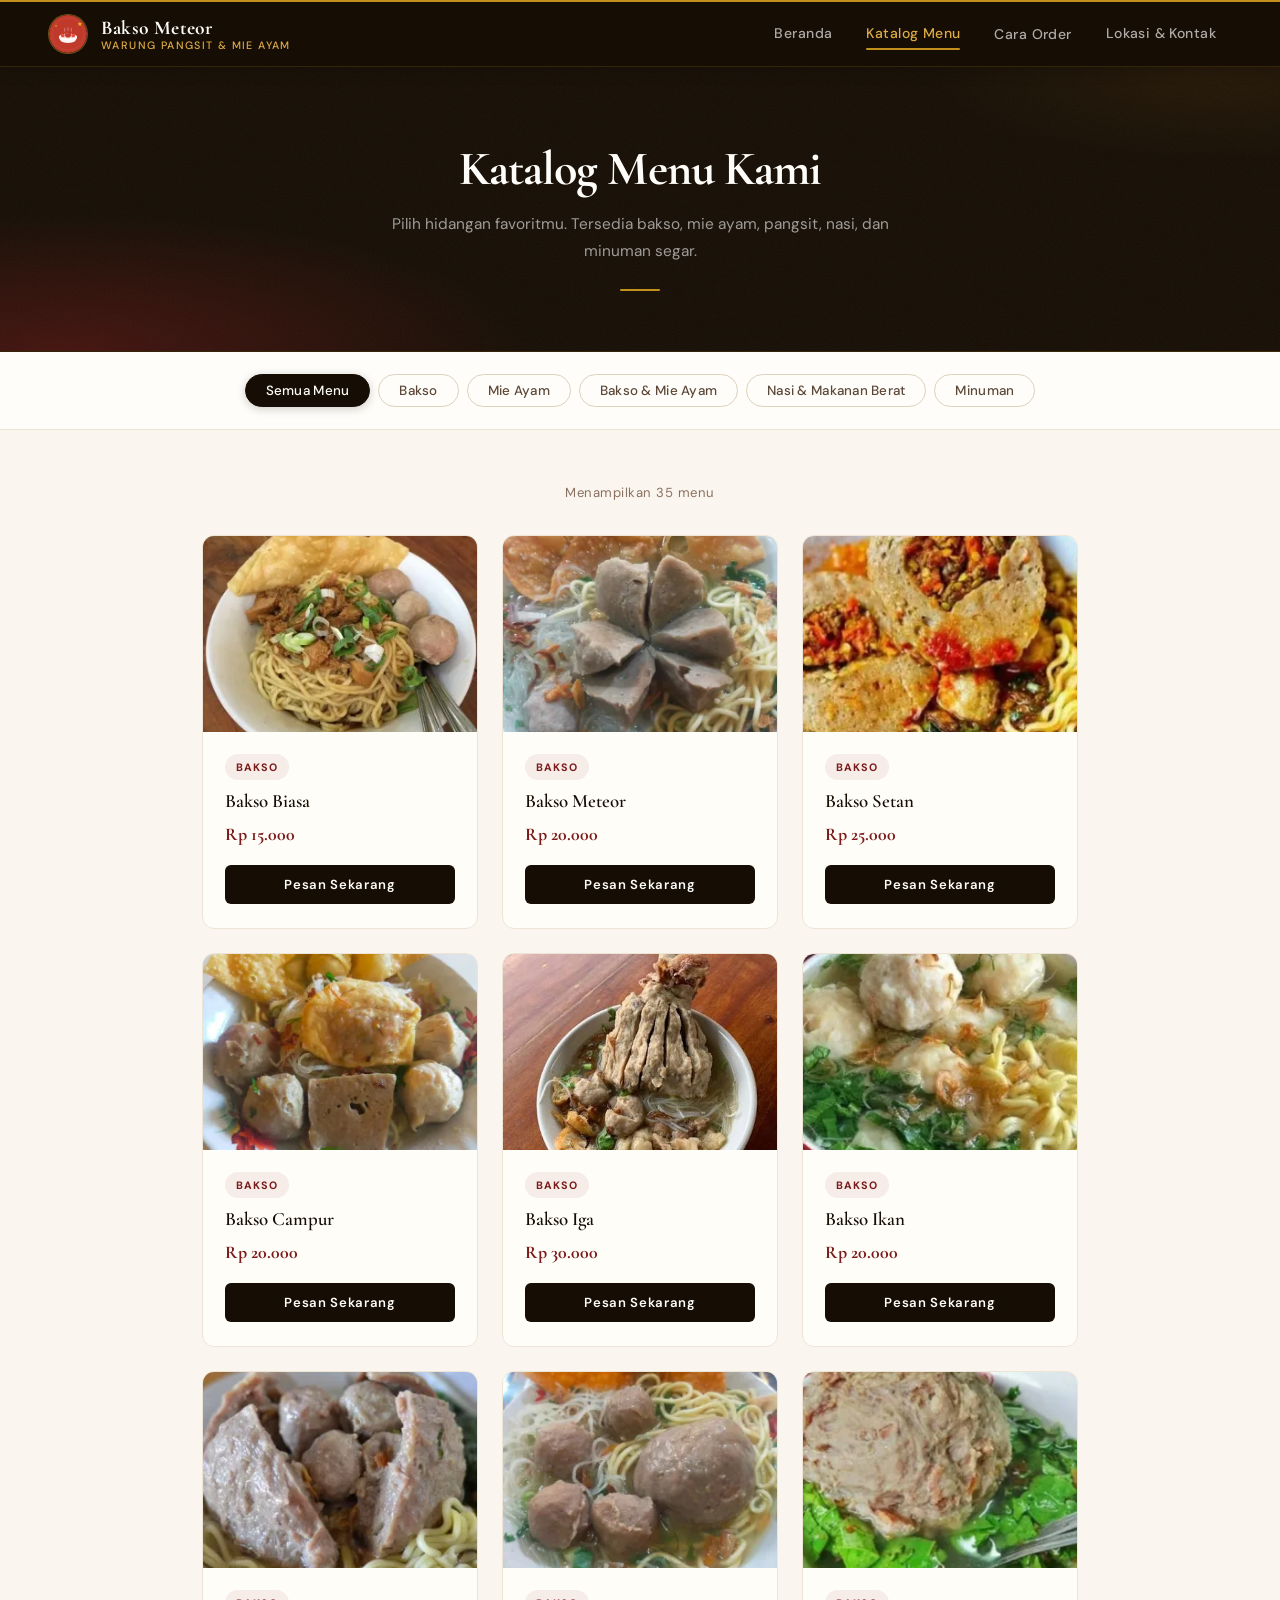
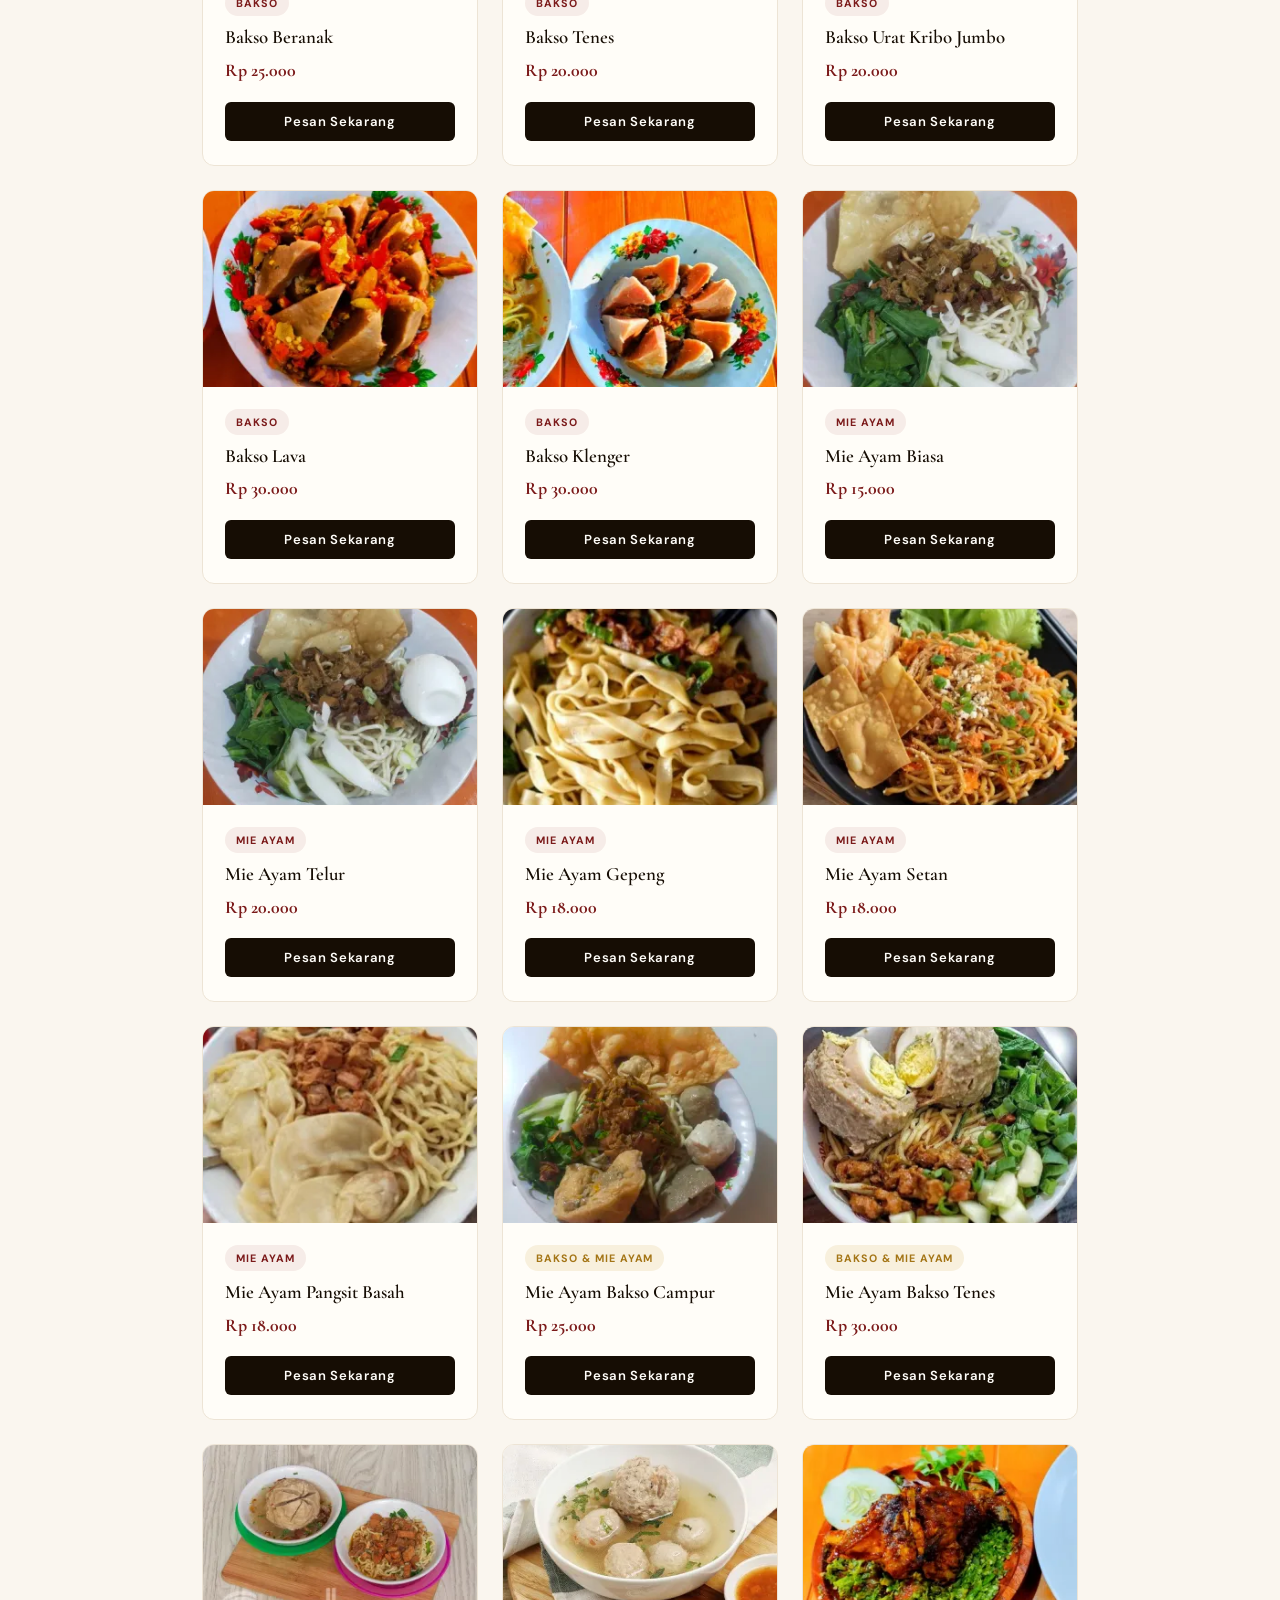
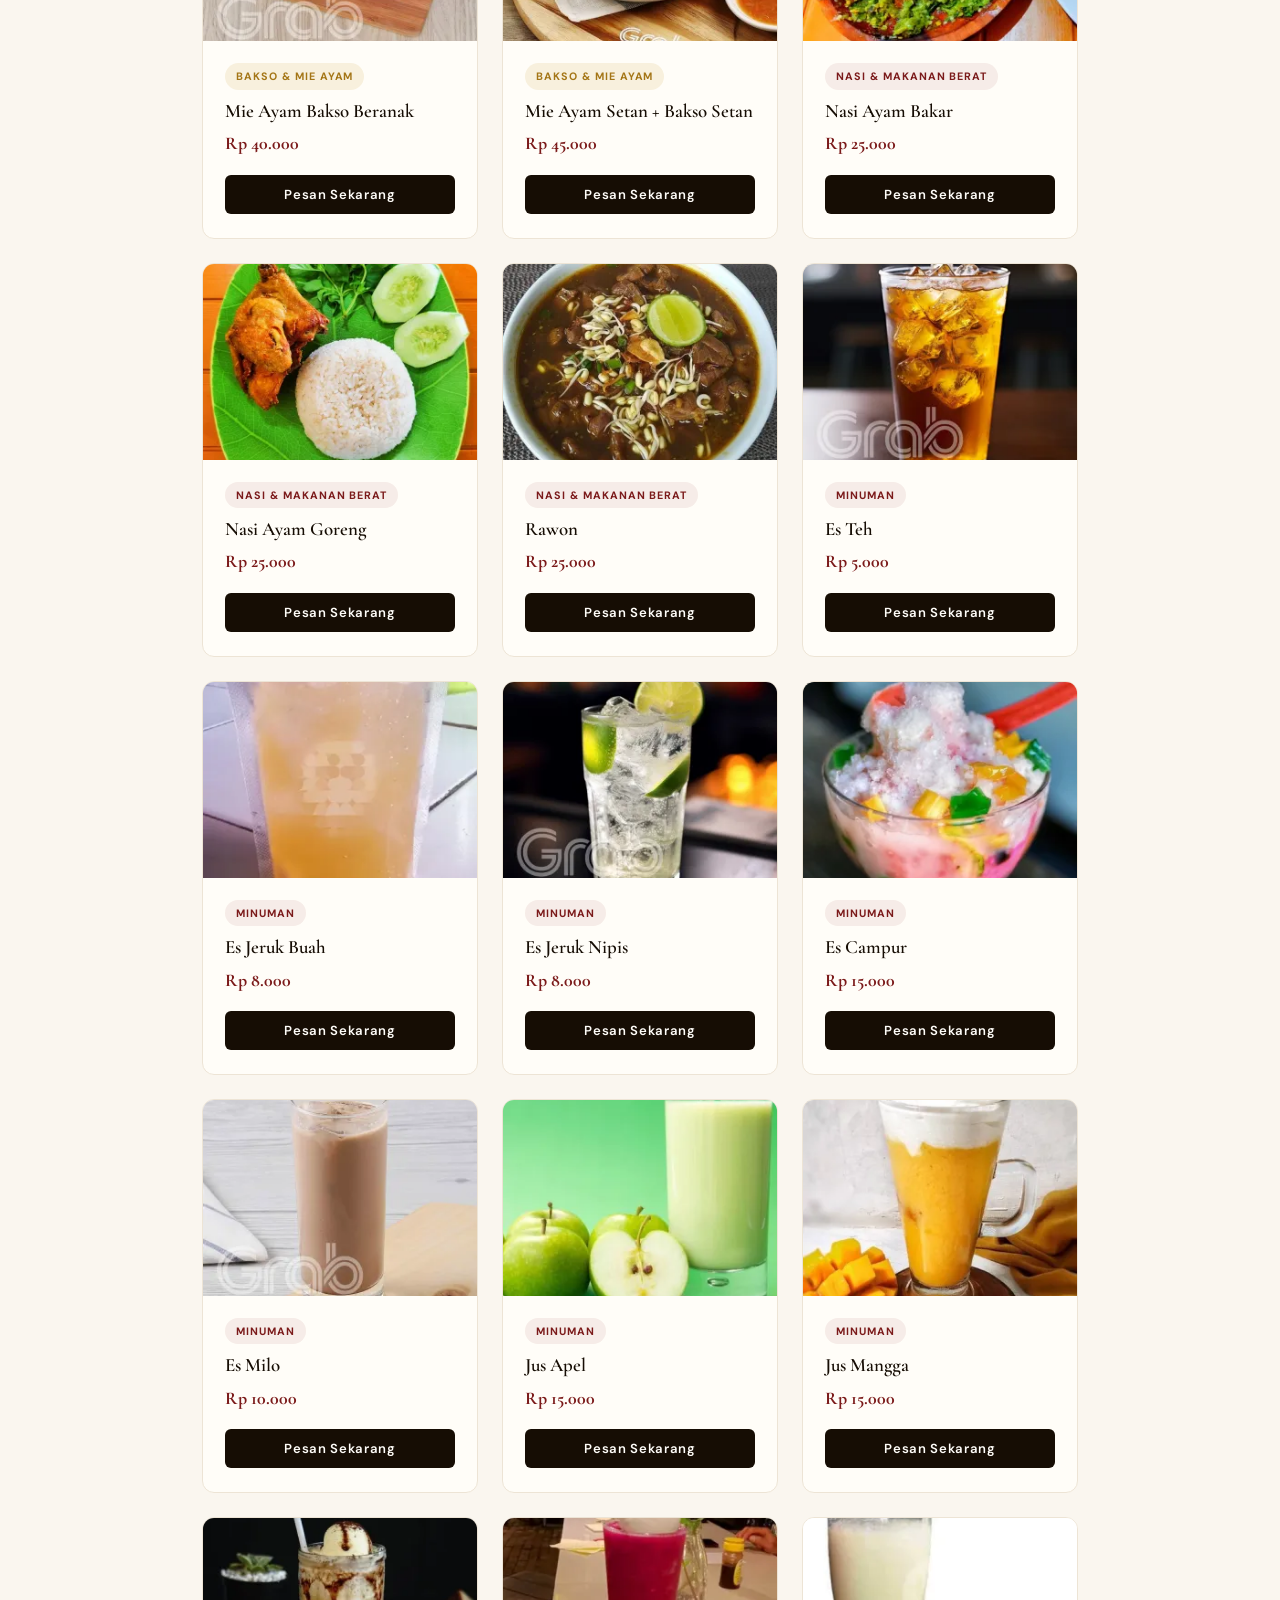
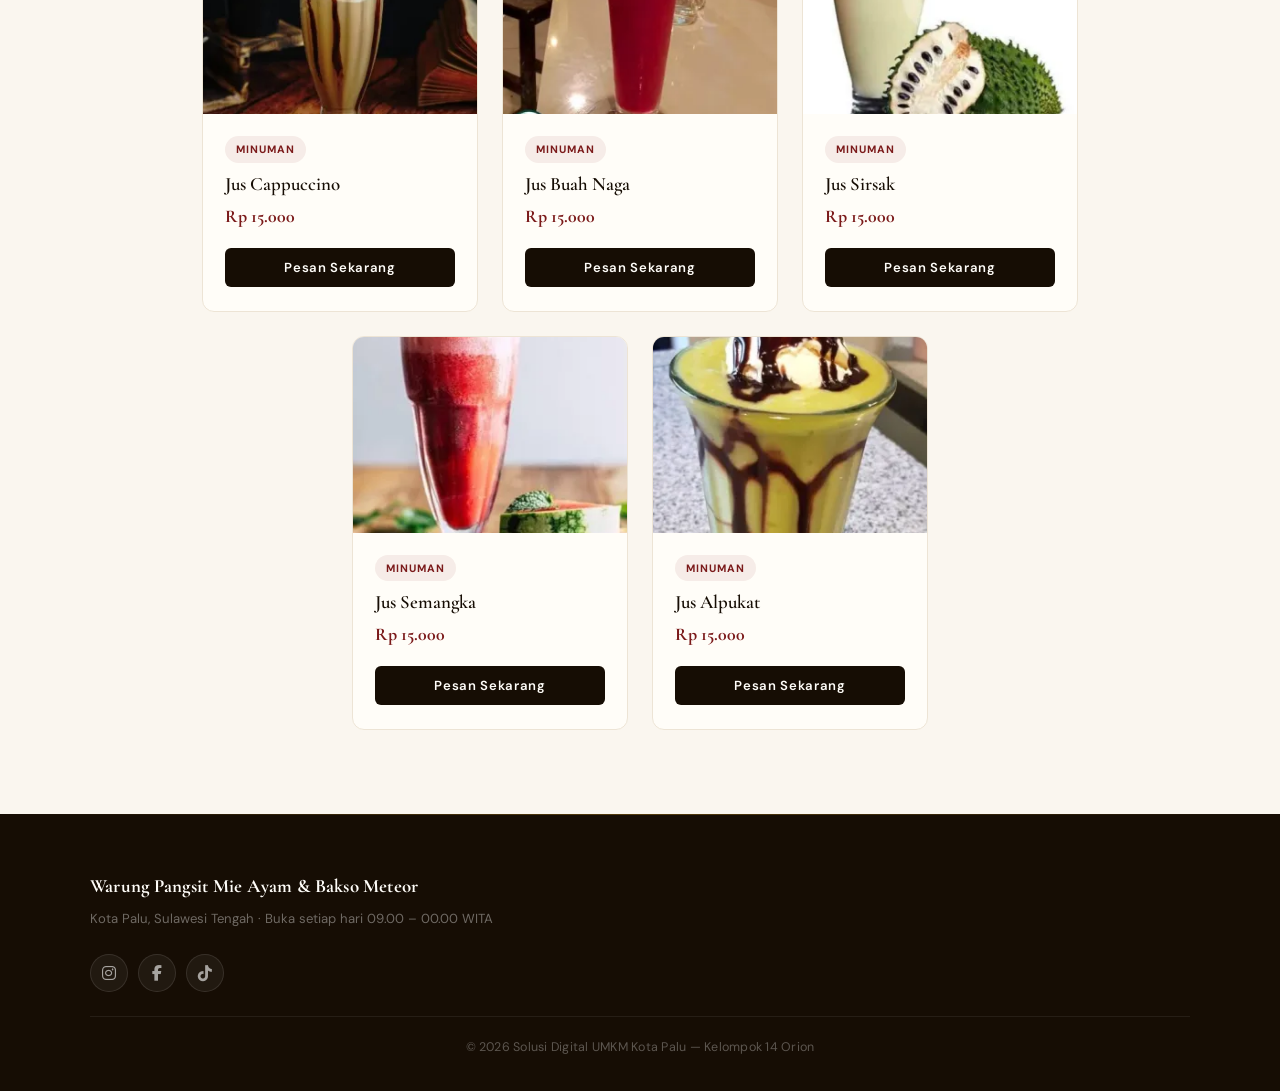
==== commit c8d24a50: "fix CSS" ====
--- a/katalog.html
+++ b/katalog.html
@@ -7,6 +7,11 @@
     <title>Katalog Menu - Warung Pangsit Mie Ayam & Bakso Meteor</title>
     <link rel="icon" href="assets/icons/favicon.svg" type="image/svg+xml">
     <link rel="shortcut icon" href="assets/icons/favicon.svg">
+    <link rel="preconnect" href="https://fonts.googleapis.com">
+    <link rel="preconnect" href="https://fonts.gstatic.com" crossorigin>
+    <link
+        href="https://fonts.googleapis.com/css2?family=Cormorant+Garamond:ital,wght@0,500;0,600;0,700;1,500;1,600&family=DM+Sans:opsz,wght@9..40,300;9..40,400;9..40,500;9..40,600;9..40,700&display=swap"
+        rel="stylesheet">
     <link rel="stylesheet" href="https://cdnjs.cloudflare.com/ajax/libs/font-awesome/6.5.1/css/all.min.css">
     <link rel="stylesheet" href="css/style.css">
 </head>
@@ -52,13 +57,13 @@
         <section class="filter-section">
             <div class="filter-container">
                 <button class="btn-filter active" onclick="filterKategori('Semua', this)">Semua Menu</button>
-                <button class="btn-filter" onclick="filterKategori('Bakso', this)">🥣 Bakso</button>
-                <button class="btn-filter" onclick="filterKategori('Mie Ayam', this)">🍜 Mie Ayam</button>
-                <button class="btn-filter" onclick="filterKategori('Bakso & Mie Ayam', this)">🔥 Bakso & Mie
+                <button class="btn-filter" onclick="filterKategori('Bakso', this)">Bakso</button>
+                <button class="btn-filter" onclick="filterKategori('Mie Ayam', this)">Mie Ayam</button>
+                <button class="btn-filter" onclick="filterKategori('Bakso & Mie Ayam', this)">Bakso & Mie
                     Ayam</button>
-                <button class="btn-filter" onclick="filterKategori('Nasi & Makanan Berat', this)">🍚 Nasi & Makanan
+                <button class="btn-filter" onclick="filterKategori('Nasi & Makanan Berat', this)">Nasi & Makanan
                     Berat</button>
-                <button class="btn-filter" onclick="filterKategori('Minuman', this)">🥤 Minuman</button>
+                <button class="btn-filter" onclick="filterKategori('Minuman', this)">Minuman</button>
             </div>
         </section>
 
@@ -84,7 +89,6 @@
             <div class="order-options">
                 <div class="order-box">
                     <div class="order-box-header">
-                        <span class="order-icon">🛵</span>
                         <h3>Pesan Online</h3>
                     </div>
                     <p class="order-box-desc">Pesan antar langsung ke lokasi Anda:</p>
@@ -106,7 +110,6 @@
 
                 <div class="order-box">
                     <div class="order-box-header">
-                        <span class="order-icon">🍽️</span>
                         <h3>Makan di Tempat</h3>
                     </div>
                     <ol class="offline-steps">
@@ -121,7 +124,6 @@
 
                 <div class="order-box order-box--special">
                     <div class="order-box-header">
-                        <span class="order-icon">📦</span>
                         <h3>Katering & Hampers</h3>
                     </div>
                     <p class="order-box-desc">Melayani pesanan catering untuk acara, rapat, atau hampers khusus.</p>
--- a/css/style.css
+++ b/css/style.css
@@ -1,28 +1,53 @@
+/* ============================================================
+   WARUNG PANGSIT MIE AYAM & BAKSO METEOR
+   Premium Restaurant Design System
+   ============================================================ */
+
+/* ---- GOOGLE FONTS ---- */
+@import url('https://fonts.googleapis.com/css2?family=Cormorant+Garamond:ital,wght@0,500;0,600;0,700;1,500;1,600&family=DM+Sans:opsz,wght@9..40,300;9..40,400;9..40,500;9..40,600;9..40,700&display=swap');
+
+/* ---- DESIGN TOKENS ---- */
 :root {
-    --red: #c0392b;
-    --red-dark: #922b21;
-    --red-light: #e74c3c;
-    --amber: #e67e22;
-    --amber-dark: #d35400;
-    --dark: #1c1c1e;
-    --navy: #2c3e50;
-    --bg: #fdf8f3;
-    --bg-alt: #fff8f0;
-    --white: #ffffff;
-    --text: #2d2d2d;
-    --text-muted: #777;
-    --border: #e8ddd5;
-    --shadow-sm: 0 2px 12px rgba(0, 0, 0, 0.07);
-    --shadow-md: 0 6px 24px rgba(0, 0, 0, 0.10);
-    --shadow-lg: 0 12px 40px rgba(0, 0, 0, 0.13);
-    --radius-sm: 8px;
+    /* Palette */
+    --cream: #FAF6EF;
+    --cream-alt: #F4EDE0;
+    --cream-card: #FFFDF8;
+    --ink: #160D04;
+    --ink-soft: #2E1B0E;
+    --burgundy: #7B1A1A;
+    --burgundy-dark: #5C1010;
+    --burgundy-light: #9B2B2B;
+    --gold: #C4901C;
+    --gold-dark: #A47516;
+    --gold-light: #DEAC45;
+    --text: #2A1810;
+    --text-soft: #5C4838;
+    --text-muted: #8A7060;
+    --border: #DDD0BC;
+    --border-light: #EDE4D5;
+    --white: #FFFDF9;
+
+    /* Typography */
+    --font-display: 'Cormorant Garamond', Georgia, serif;
+    --font-body: 'DM Sans', 'Segoe UI', system-ui, sans-serif;
+
+    /* Radii */
+    --radius-sm: 6px;
     --radius-md: 12px;
     --radius-lg: 20px;
-    --font-display: Georgia, 'Times New Roman', serif;
-    --font-body: 'Segoe UI', Tahoma, Geneva, Verdana, sans-serif;
-    --transition: 0.28s ease;
-}
-
+    --radius-xl: 32px;
+
+    /* Shadows — warm-tinted */
+    --shadow-sm: 0 2px 12px rgba(22, 13, 4, 0.06);
+    --shadow-md: 0 8px 32px rgba(22, 13, 4, 0.10);
+    --shadow-lg: 0 20px 60px rgba(22, 13, 4, 0.15);
+
+    /* Motion */
+    --ease: cubic-bezier(0.4, 0, 0.2, 1);
+    --transition: 0.28s cubic-bezier(0.4, 0, 0.2, 1);
+}
+
+/* ---- RESET ---- */
 *,
 *::before,
 *::after {
@@ -36,11 +61,13 @@
 }
 
 body {
-    background-color: var(--bg);
+    background-color: var(--cream);
     color: var(--text);
     font-family: var(--font-body);
-    line-height: 1.65;
+    line-height: 1.7;
     font-size: 16px;
+    -webkit-font-smoothing: antialiased;
+    -moz-osx-font-smoothing: grayscale;
 }
 
 img {
@@ -52,7 +79,7 @@
     color: inherit;
 }
 
-/* animasi */
+/* ---- ANIMATIONS ---- */
 @keyframes fadeUp {
     from {
         opacity: 0;
@@ -65,31 +92,44 @@
     }
 }
 
+@keyframes fadeIn {
+    from {
+        opacity: 0;
+    }
+
+    to {
+        opacity: 1;
+    }
+}
+
 .fade-up {
-    animation: fadeUp 0.7s ease-out both;
-}
-
-/* styling header navigasi */
+    animation: fadeUp 0.8s var(--ease) both;
+}
+
+/* ============================================================
+   HEADER / NAVBAR
+   ============================================================ */
 header {
-    background-color: var(--red);
+    background: var(--ink);
     position: sticky;
     top: 0;
     z-index: 200;
-    box-shadow: 0 2px 16px rgba(0, 0, 0, 0.18);
-    transition: background-color var(--transition);
+    /* Thin gold accent on top edge */
+    border-top: 2.5px solid var(--gold);
+    border-bottom: 1px solid rgba(196, 144, 28, 0.18);
 }
 
 .header-inner {
-    max-width: 1200px;
+    max-width: 1240px;
     margin: 0 auto;
-    padding: 14px 24px;
+    padding: 0 28px;
+    height: 64px;
     display: flex;
     align-items: center;
     justify-content: space-between;
-    gap: 16px;
-}
-
-/* styling logo text */
+    gap: 20px;
+}
+
 .logo-link {
     text-decoration: none;
 }
@@ -97,76 +137,97 @@
 .logo-container {
     display: flex;
     align-items: center;
-    gap: 12px;
+    gap: 13px;
 }
 
 .logo-img {
-    width: 44px;
-    height: 44px;
+    width: 40px;
+    height: 40px;
     border-radius: 50%;
     object-fit: cover;
-    border: 2px solid rgba(255, 255, 255, 0.35);
-    background: rgba(255, 255, 255, 0.15);
+    border: 1.5px solid rgba(196, 144, 28, 0.45);
+    background: rgba(255, 255, 255, 0.06);
 }
 
 .logo-text {
     display: flex;
     flex-direction: column;
-    line-height: 1.2;
+    line-height: 1.15;
 }
 
 .logo-name {
     font-family: var(--font-display);
-    font-size: 1.2rem;
-    font-weight: 900;
+    font-size: 1.22rem;
+    font-weight: 700;
     color: var(--white);
-    letter-spacing: 0.3px;
+    letter-spacing: 0.01em;
 }
 
 .logo-sub {
-    font-size: 0.72rem;
-    color: rgba(255, 255, 255, 0.75);
+    font-size: 0.67rem;
+    color: var(--gold-light);
     font-weight: 500;
-    letter-spacing: 0.5px;
-}
-
-/* styling link menu atas */
+    letter-spacing: 0.13em;
+    text-transform: uppercase;
+}
+
+/* Nav links */
 .nav-links {
     display: flex;
     align-items: center;
-    gap: 4px;
+    gap: 2px;
 }
 
 .nav-item {
-    color: rgba(255, 255, 255, 0.88);
+    color: rgba(255, 255, 255, 0.65);
     text-decoration: none;
-    font-size: 0.92rem;
-    font-weight: 600;
-    padding: 8px 14px;
+    font-size: 0.875rem;
+    font-weight: 500;
+    letter-spacing: 0.03em;
+    padding: 8px 16px;
     border-radius: var(--radius-sm);
     border: none;
     background: none;
     cursor: pointer;
     font-family: var(--font-body);
-    transition: background-color var(--transition), color var(--transition);
+    transition: color var(--transition), background-color var(--transition);
     white-space: nowrap;
-}
-
-.nav-item:hover,
+    position: relative;
+}
+
+/* Animated gold underline */
+.nav-item::after {
+    content: '';
+    position: absolute;
+    bottom: 4px;
+    left: 16px;
+    right: 16px;
+    height: 1.5px;
+    background: var(--gold);
+    transform: scaleX(0);
+    transition: transform var(--transition);
+    border-radius: 1px;
+}
+
+.nav-item:hover {
+    color: var(--white);
+    background-color: rgba(255, 255, 255, 0.05);
+}
+
+.nav-item:hover::after,
+.nav-item.active::after {
+    transform: scaleX(1);
+}
+
 .nav-item.active {
-    color: var(--white);
-    background-color: rgba(255, 255, 255, 0.18);
-}
-
-.nav-item.active {
-    background-color: var(--red-dark);
+    color: var(--gold-light);
 }
 
 .btn-nav {
     font-family: var(--font-body);
 }
 
-/* styling hamburger */
+/* Hamburger */
 .hamburger {
     display: none;
     flex-direction: column;
@@ -181,79 +242,128 @@
 
 .hamburger span {
     display: block;
-    width: 24px;
-    height: 2.5px;
+    width: 22px;
+    height: 2px;
     background: var(--white);
     border-radius: 2px;
     transition: transform var(--transition), opacity var(--transition);
 }
 
-/* styling banner utama */
+/* ============================================================
+   HERO — Main Landing
+   ============================================================ */
 .hero {
     position: relative;
-    background: linear-gradient(135deg, #1a0808 0%, #4a0e0e 45%, #2c3e50 100%);
-    min-height: 520px;
-    display: flex;
-    align-items: center;
-    padding: 80px 24px;
+    min-height: 620px;
+    display: flex;
+    align-items: center;
+    padding: 110px 28px 100px;
     overflow: hidden;
-}
-
+    background-color: var(--ink);
+    background-image:
+        radial-gradient(ellipse 70% 80% at 15% 90%, rgba(123, 26, 26, 0.65) 0%, transparent 60%),
+        radial-gradient(ellipse 50% 60% at 85% 10%, rgba(196, 144, 28, 0.1) 0%, transparent 55%),
+        linear-gradient(158deg, #1A0D05 0%, #2E1208 50%, #160D04 100%);
+}
+
+/* SVG noise grain overlay */
 .hero::before {
     content: '';
     position: absolute;
     inset: 0;
-    background-image: radial-gradient(circle, rgba(255, 255, 255, 0.06) 1px, transparent 1px);
-    background-size: 32px 32px;
-}
-
+    background-image: url("data:image/svg+xml,%3Csvg xmlns='http://www.w3.org/2000/svg' width='300' height='300'%3E%3Cfilter id='n'%3E%3CfeTurbulence type='fractalNoise' baseFrequency='0.75' numOctaves='4' stitchTiles='stitch'/%3E%3C/filter%3E%3Crect width='300' height='300' filter='url(%23n)' opacity='0.055'/%3E%3C/svg%3E");
+    opacity: 1;
+    pointer-events: none;
+    z-index: 0;
+}
+
+/* Decorative ring */
+.hero::after {
+    content: '';
+    position: absolute;
+    right: -100px;
+    top: 50%;
+    transform: translateY(-50%);
+    width: 560px;
+    height: 560px;
+    border-radius: 50%;
+    border: 1px solid rgba(196, 144, 28, 0.10);
+    box-shadow:
+        0 0 0 50px rgba(196, 144, 28, 0.03),
+        0 0 0 110px rgba(196, 144, 28, 0.018),
+        inset 0 0 80px rgba(123, 26, 26, 0.12);
+    pointer-events: none;
+    z-index: 0;
+}
+
+/* Diagonal stripe texture */
 .hero-overlay {
     position: absolute;
     inset: 0;
-    background: radial-gradient(ellipse at 70% 50%, rgba(230, 126, 34, 0.15) 0%, transparent 70%);
+    background-image: repeating-linear-gradient(-52deg,
+            transparent,
+            transparent 72px,
+            rgba(196, 144, 28, 0.022) 72px,
+            rgba(196, 144, 28, 0.022) 73px);
+    z-index: 0;
 }
 
 .hero-content {
     position: relative;
     z-index: 1;
-    max-width: 700px;
+    max-width: 680px;
     margin: 0 auto;
     text-align: center;
 }
 
 .hero-badge {
-    display: inline-block;
-    background: rgba(255, 255, 255, 0.12);
-    border: 1px solid rgba(255, 255, 255, 0.2);
-    color: rgba(255, 255, 255, 0.9);
-    font-size: 0.82rem;
+    display: inline-flex;
+    align-items: center;
+    gap: 8px;
+    background: rgba(196, 144, 28, 0.1);
+    border: 1px solid rgba(196, 144, 28, 0.32);
+    color: var(--gold-light);
+    font-size: 0.72rem;
     font-weight: 600;
-    padding: 6px 16px;
-    border-radius: 20px;
-    margin-bottom: 20px;
-    letter-spacing: 0.5px;
-    backdrop-filter: blur(4px);
+    padding: 7px 20px;
+    border-radius: 40px;
+    margin-bottom: 30px;
+    letter-spacing: 0.14em;
+    text-transform: uppercase;
+}
+
+.hero-badge::before {
+    content: '✦';
+    font-size: 0.58rem;
+}
+
+.hero-badge::after {
+    content: '✦';
+    font-size: 0.58rem;
 }
 
 .hero-title {
     font-family: var(--font-display);
-    font-size: clamp(2rem, 5vw, 3.4rem);
-    font-weight: 900;
+    font-size: clamp(2.5rem, 6.5vw, 4.5rem);
+    font-weight: 700;
     color: var(--white);
-    line-height: 1.15;
-    margin-bottom: 20px;
+    line-height: 1.08;
+    margin-bottom: 26px;
+    letter-spacing: -0.01em;
 }
 
 .hero-title em {
-    color: #f39c12;
+    color: var(--gold-light);
     font-style: italic;
 }
 
 .hero-desc {
     font-size: 1.05rem;
-    color: rgba(255, 255, 255, 0.8);
-    max-width: 560px;
-    margin: 0 auto 32px;
+    color: rgba(255, 255, 255, 0.58);
+    max-width: 500px;
+    margin: 0 auto 44px;
+    line-height: 1.8;
+    font-weight: 300;
 }
 
 .hero-actions {
@@ -263,184 +373,262 @@
     flex-wrap: wrap;
 }
 
-/* styling tombol */
+/* ============================================================
+   BUTTONS
+   ============================================================ */
 .btn-primary {
-    display: inline-block;
-    background: var(--amber);
-    color: var(--white);
-    padding: 13px 28px;
+    display: inline-flex;
+    align-items: center;
+    gap: 8px;
+    background: var(--gold);
+    color: var(--ink);
+    padding: 14px 32px;
     border-radius: var(--radius-sm);
     font-weight: 700;
-    font-size: 0.95rem;
+    font-size: 0.875rem;
+    letter-spacing: 0.04em;
     text-decoration: none;
     border: none;
     cursor: pointer;
     font-family: var(--font-body);
-    transition: background-color var(--transition), transform var(--transition), box-shadow var(--transition);
-    box-shadow: 0 4px 14px rgba(230, 126, 34, 0.4);
+    transition: all var(--transition);
+    box-shadow: 0 4px 20px rgba(196, 144, 28, 0.42);
 }
 
 .btn-primary:hover {
-    background: var(--amber-dark);
+    background: var(--gold-light);
     transform: translateY(-2px);
-    box-shadow: 0 6px 20px rgba(230, 126, 34, 0.5);
+    box-shadow: 0 8px 30px rgba(196, 144, 28, 0.52);
 }
 
 .btn-outline {
-    display: inline-block;
+    display: inline-flex;
+    align-items: center;
+    gap: 8px;
     background: transparent;
-    color: var(--white);
-    padding: 12px 26px;
+    color: rgba(255, 255, 255, 0.8);
+    padding: 13px 28px;
     border-radius: var(--radius-sm);
-    font-weight: 700;
-    font-size: 0.95rem;
-    border: 2px solid rgba(255, 255, 255, 0.45);
+    font-weight: 500;
+    font-size: 0.875rem;
+    letter-spacing: 0.03em;
+    border: 1.5px solid rgba(255, 255, 255, 0.22);
     cursor: pointer;
     font-family: var(--font-body);
     text-decoration: none;
-    transition: background-color var(--transition), border-color var(--transition);
+    transition: all var(--transition);
 }
 
 .btn-outline:hover {
-    background: rgba(255, 255, 255, 0.12);
-    border-color: rgba(255, 255, 255, 0.7);
-}
-
-/* styling keunggulan warung */
+    background: rgba(255, 255, 255, 0.07);
+    border-color: rgba(255, 255, 255, 0.5);
+    color: var(--white);
+}
+
+/* ============================================================
+   KEUNGGULAN — Why Choose Us Strip
+   ============================================================ */
 .keunggulan {
     background: var(--white);
-    padding: 40px 24px;
-    border-bottom: 1px solid var(--border);
+    padding: 0;
+    border-bottom: 1px solid var(--border-light);
 }
 
 .keunggulan-grid {
     max-width: 1100px;
     margin: 0 auto;
     display: grid;
-    grid-template-columns: repeat(auto-fit, minmax(220px, 1fr));
-    gap: 32px;
+    grid-template-columns: repeat(auto-fit, minmax(210px, 1fr));
+    gap: 0;
 }
 
 .keunggulan-item {
     text-align: center;
-    padding: 20px 16px;
+    padding: 40px 28px;
+    border-right: 1px solid var(--border-light);
+    transition: background var(--transition);
+    position: relative;
+}
+
+.keunggulan-item:last-child {
+    border-right: none;
+}
+
+.keunggulan-item:hover {
+    background: var(--cream);
+}
+
+/* Gold top accent line on hover */
+.keunggulan-item::before {
+    content: '';
+    position: absolute;
+    top: 0;
+    left: 50%;
+    transform: translateX(-50%) scaleX(0);
+    width: 40px;
+    height: 2px;
+    background: var(--gold);
+    border-radius: 1px;
+    transition: transform var(--transition);
+}
+
+.keunggulan-item:hover::before {
+    transform: translateX(-50%) scaleX(1);
 }
 
 .k-icon {
-    font-size: 2.2rem;
-    display: block;
-    margin-bottom: 10px;
+    display: flex;
+    align-items: center;
+    justify-content: center;
+    font-size: 1.8rem;
+    width: 58px;
+    height: 58px;
+    border-radius: 50%;
+    background: var(--cream);
+    border: 1px solid var(--border-light);
+    margin: 0 auto 18px;
+    transition: border-color var(--transition), background var(--transition);
+}
+
+.keunggulan-item:hover .k-icon {
+    background: var(--cream-alt);
+    border-color: var(--gold);
 }
 
 .keunggulan-item h3 {
     font-family: var(--font-display);
     font-size: 1.05rem;
-    color: var(--red);
-    margin-bottom: 6px;
+    font-weight: 700;
+    color: var(--ink);
+    margin-bottom: 8px;
+    letter-spacing: 0.01em;
 }
 
 .keunggulan-item p {
-    font-size: 0.88rem;
+    font-size: 0.855rem;
     color: var(--text-muted);
-}
-
-/* ukuran font judul */
+    line-height: 1.65;
+}
+
+/* ============================================================
+   SECTION TYPOGRAPHY SYSTEM
+   ============================================================ */
 .section-label {
     text-align: center;
-    font-size: 0.8rem;
-    font-weight: 700;
-    letter-spacing: 1.5px;
+    font-size: 0.7rem;
+    font-weight: 600;
+    letter-spacing: 0.2em;
     text-transform: uppercase;
-    color: var(--amber);
-    margin-bottom: 10px;
+    color: var(--gold);
+    margin-bottom: 12px;
 }
 
 .section-title {
     font-family: var(--font-display);
-    font-size: clamp(1.6rem, 3vw, 2.4rem);
-    font-weight: 900;
-    color: var(--red);
+    font-size: clamp(1.9rem, 3.8vw, 3rem);
+    font-weight: 700;
+    color: var(--ink);
     text-align: center;
-    margin-bottom: 12px;
+    margin-bottom: 14px;
+    letter-spacing: -0.02em;
+    line-height: 1.12;
 }
 
 .section-desc {
     text-align: center;
     color: var(--text-muted);
-    font-size: 0.97rem;
-    max-width: 560px;
+    font-size: 0.96rem;
+    max-width: 500px;
     margin: 0 auto;
-}
-
-/* styling list menu beranda */
+    line-height: 1.78;
+    font-weight: 400;
+}
+
+/* ============================================================
+   BEST SELLER — Menu Grid Section
+   ============================================================ */
 .best-seller {
-    padding: 70px 24px;
-    max-width: 1200px;
+    padding: 96px 28px 80px;
+    max-width: 1240px;
     margin: 0 auto;
 }
 
 .section-header {
-    margin-bottom: 50px;
+    margin-bottom: 64px;
+    position: relative;
+}
+
+/* Decorative gold bar under section header */
+.section-header::after {
+    content: '';
+    display: block;
+    width: 44px;
+    height: 2px;
+    background: linear-gradient(90deg, var(--gold), var(--gold-light));
+    margin: 22px auto 0;
+    border-radius: 1px;
 }
 
 .kategori-group {
-    margin-bottom: 50px;
+    margin-bottom: 64px;
 }
 
 .kategori-label {
     display: flex;
     align-items: center;
-    gap: 14px;
-    margin-bottom: 24px;
-    padding: 0 5%;
+    gap: 18px;
+    margin-bottom: 28px;
+    padding: 0 3%;
 }
 
 .kat-line {
     flex: 1;
     height: 1px;
-    background: var(--border);
+    background: var(--border-light);
 }
 
 .kat-text {
-    font-size: 1.1rem;
-    font-weight: 700;
-    color: var(--navy);
+    font-family: var(--font-display);
+    font-size: 1.15rem;
+    font-weight: 600;
+    font-style: italic;
+    color: var(--text-soft);
     white-space: nowrap;
+    letter-spacing: 0.02em;
 }
 
 .cta-center {
     text-align: center;
-    margin-top: 40px;
-}
-
-/* jarak foto makanan */
+    margin-top: 52px;
+}
+
+/* ---- Cards Grid ---- */
 .grid-container {
     display: flex;
     flex-wrap: wrap;
     justify-content: center;
-    gap: 22px;
-    padding: 0 5%;
-}
-
-/* styling kotak makanan */
+    gap: 24px;
+    padding: 0 3%;
+}
+
 .card {
-    flex: 0 1 270px;
-    background: var(--white);
+    flex: 0 1 276px;
+    background: var(--cream-card);
     border-radius: var(--radius-md);
     overflow: hidden;
-    box-shadow: var(--shadow-sm);
-    border: 1px solid var(--border);
-    transition: transform var(--transition), box-shadow var(--transition);
+    border: 1px solid var(--border-light);
+    transition: transform var(--transition), box-shadow var(--transition), border-color var(--transition);
 }
 
 .card:hover {
-    transform: translateY(-6px);
+    transform: translateY(-8px);
     box-shadow: var(--shadow-lg);
+    border-color: var(--border);
 }
 
 .card-img {
     width: 100%;
-    height: 190px;
+    height: 196px;
     overflow: hidden;
     position: relative;
 }
@@ -449,17 +637,17 @@
     width: 100%;
     height: 100%;
     object-fit: cover;
-    transition: transform 0.4s ease;
+    transition: transform 0.6s var(--ease);
 }
 
 .card:hover .card-img img {
-    transform: scale(1.06);
-}
-
-/* tampilan warna abu abu foto menu yang gagal diload */
+    transform: scale(1.08);
+}
+
+/* Placeholder for missing images */
 .placeholder-img.no-img,
 .placeholder-img:not(:has(img)) {
-    background: linear-gradient(135deg, #e0cfc7, #c9bab2);
+    background: linear-gradient(135deg, var(--cream-alt), #D4C0A8);
 }
 
 .placeholder-img:not(.no-img) img:not([src]) {
@@ -467,103 +655,142 @@
 }
 
 .placeholder-img {
-    background: linear-gradient(135deg, #e8d5ca, #d4bdb2);
+    background: linear-gradient(135deg, #EEE2D0, #DCCDB8);
     display: flex;
     align-items: center;
     justify-content: center;
 }
 
 .card-body {
-    padding: 18px 20px 22px;
+    padding: 20px 22px 24px;
 }
 
 .card-badge {
     display: inline-block;
-    background: rgba(192, 57, 43, 0.1);
-    color: var(--red);
-    font-size: 0.72rem;
-    font-weight: 700;
-    padding: 3px 10px;
-    border-radius: 12px;
-    margin-bottom: 8px;
-    letter-spacing: 0.3px;
+    background: rgba(123, 26, 26, 0.07);
+    color: var(--burgundy);
+    font-size: 0.67rem;
+    font-weight: 700;
+    padding: 4px 11px;
+    border-radius: 40px;
+    margin-bottom: 10px;
+    letter-spacing: 0.09em;
+    text-transform: uppercase;
 }
 
 .card-badge--special {
-    background: rgba(243, 156, 18, 0.15);
-    color: #b7770d;
+    background: rgba(196, 144, 28, 0.12);
+    color: var(--gold-dark);
 }
 
 .card-name {
     font-family: var(--font-display);
-    font-size: 1.05rem;
-    font-weight: 700;
-    color: var(--dark);
-    margin-bottom: 8px;
-    line-height: 1.3;
+    font-size: 1.18rem;
+    font-weight: 600;
+    color: var(--ink);
+    margin-bottom: 5px;
+    line-height: 1.25;
 }
 
 .harga {
-    color: #27ae60;
-    font-weight: 700;
-    font-size: 1.15rem;
-    margin-bottom: 14px;
+    font-family: var(--font-display);
+    color: var(--burgundy);
+    font-weight: 700;
+    font-size: 1.12rem;
+    margin-bottom: 16px;
 }
 
 .btn-secondary {
     display: block;
     width: 100%;
-    background: var(--red);
+    background: var(--ink);
     color: var(--white);
     border: none;
-    padding: 10px 0;
+    padding: 11px 0;
     border-radius: var(--radius-sm);
-    font-size: 0.88rem;
-    font-weight: 700;
+    font-size: 0.82rem;
+    font-weight: 600;
+    letter-spacing: 0.05em;
     font-family: var(--font-body);
     cursor: pointer;
-    transition: background-color var(--transition), transform var(--transition);
+    transition: background var(--transition);
 }
 
 .btn-secondary:hover {
-    background: var(--red-dark);
-    transform: scale(1.02);
-}
-
-/* styling cover penutup banner*/
+    background: var(--burgundy);
+}
+
+/* ============================================================
+   PAGE HERO — katalog.html & kontak.html banner
+   ============================================================ */
 .page-hero {
-    background: linear-gradient(135deg, var(--red-dark) 0%, var(--red) 100%);
-    padding: 60px 24px 50px;
+    position: relative;
+    background-color: var(--ink);
+    background-image:
+        radial-gradient(ellipse 60% 80% at 5% 100%, rgba(123, 26, 26, 0.45) 0%, transparent 60%),
+        radial-gradient(ellipse 40% 50% at 95% 5%, rgba(196, 144, 28, 0.08) 0%, transparent 55%);
+    padding: 76px 28px 60px;
     text-align: center;
     color: var(--white);
+    border-bottom: 1px solid rgba(196, 144, 28, 0.18);
+    overflow: hidden;
+}
+
+/* Grain texture on page hero */
+.page-hero::before {
+    content: '';
+    position: absolute;
+    inset: 0;
+    background-image: url("data:image/svg+xml,%3Csvg xmlns='http://www.w3.org/2000/svg' width='300' height='300'%3E%3Cfilter id='n'%3E%3CfeTurbulence type='fractalNoise' baseFrequency='0.75' numOctaves='4' stitchTiles='stitch'/%3E%3C/filter%3E%3Crect width='300' height='300' filter='url(%23n)' opacity='0.055'/%3E%3C/svg%3E");
+    pointer-events: none;
 }
 
 .page-hero .section-label {
-    color: #f7c87d;
+    color: var(--gold-light);
 }
 
 .page-hero .section-title {
     color: var(--white);
-    margin-bottom: 14px;
 }
 
 .page-hero .section-desc {
-    color: rgba(255, 255, 255, 0.85);
-}
-
-/* klik tombol kategori untuk sortir menu */
+    color: rgba(255, 255, 255, 0.58);
+}
+
+/* Gold divider line */
+.page-hero::after {
+    content: '';
+    display: block;
+    width: 40px;
+    height: 2px;
+    background: var(--gold);
+    margin: 24px auto 0;
+    border-radius: 1px;
+    position: relative;
+    z-index: 1;
+}
+
+.page-hero .section-label,
+.page-hero .section-title,
+.page-hero .section-desc {
+    position: relative;
+    z-index: 1;
+}
+
+/* ============================================================
+   FILTER — Katalog sticky filter bar
+   ============================================================ */
 .filter-section {
     background: var(--white);
-    padding: 28px 24px;
-    border-bottom: 1px solid var(--border);
+    padding: 22px 28px;
+    border-bottom: 1px solid var(--border-light);
     position: sticky;
-    top: 73px;
+    top: 67px;
     z-index: 100;
-    box-shadow: 0 2px 8px rgba(0, 0, 0, 0.05);
 }
 
 .filter-container {
-    max-width: 1000px;
+    max-width: 960px;
     margin: 0 auto;
     display: flex;
     flex-wrap: wrap;
@@ -572,155 +799,165 @@
 }
 
 .btn-filter {
-    background: var(--bg);
+    background: transparent;
     border: 1.5px solid var(--border);
-    color: var(--text);
-    padding: 8px 18px;
-    border-radius: 24px;
-    font-size: 0.88rem;
-    font-weight: 600;
+    color: var(--text-soft);
+    padding: 7px 20px;
+    border-radius: 40px;
+    font-size: 0.835rem;
+    font-weight: 500;
     font-family: var(--font-body);
     cursor: pointer;
     transition: all var(--transition);
+    letter-spacing: 0.02em;
 }
 
 .btn-filter:hover {
-    background: rgba(192, 57, 43, 0.1);
-    border-color: var(--red);
-    color: var(--red);
+    background: var(--cream);
+    border-color: var(--ink);
+    color: var(--ink);
 }
 
 .btn-filter.active {
-    background: var(--red);
-    border-color: var(--red);
+    background: var(--ink);
+    border-color: var(--ink);
     color: var(--white);
-    box-shadow: 0 3px 10px rgba(192, 57, 43, 0.3);
-}
-
-/* styling barang yang dirender js */
+    box-shadow: 0 2px 10px rgba(22, 13, 4, 0.2);
+}
+
+/* ============================================================
+   KATALOG CONTENT
+   ============================================================ */
 .katalog-content {
-    padding: 40px 24px 70px;
-    max-width: 1200px;
+    padding: 52px 28px 84px;
+    max-width: 1240px;
     margin: 0 auto;
 }
 
 .katalog-info {
     text-align: center;
-    margin-bottom: 24px;
-    font-size: 0.88rem;
+    margin-bottom: 30px;
+    font-size: 0.82rem;
     color: var(--text-muted);
-    font-weight: 500;
-}
-
-/* tampilan popup overlay */
+    letter-spacing: 0.04em;
+}
+
+/* ============================================================
+   MODAL — Order Options
+   ============================================================ */
 .modal {
     display: none;
     position: fixed;
     inset: 0;
     z-index: 999;
-    background: rgba(0, 0, 0, 0.65);
+    background: rgba(22, 13, 4, 0.78);
     justify-content: center;
     align-items: center;
     padding: 20px;
-    backdrop-filter: blur(3px);
+    backdrop-filter: blur(8px);
+    -webkit-backdrop-filter: blur(8px);
 }
 
 .modal-content {
     background: var(--white);
     border-radius: var(--radius-lg);
-    padding: 36px;
+    padding: 40px;
     width: 100%;
-    max-width: 860px;
+    max-width: 880px;
     position: relative;
     max-height: 90vh;
     overflow-y: auto;
     box-shadow: var(--shadow-lg);
+    border: 1px solid var(--border-light);
 }
 
 .close-btn {
     position: absolute;
     right: 20px;
-    top: 16px;
-    font-size: 26px;
-    font-weight: bold;
+    top: 18px;
+    font-size: 20px;
+    font-weight: 300;
     color: var(--text-muted);
     background: none;
-    border: none;
+    border: 1.5px solid var(--border);
     cursor: pointer;
-    width: 34px;
-    height: 34px;
+    width: 36px;
+    height: 36px;
     display: flex;
     align-items: center;
     justify-content: center;
     border-radius: 50%;
-    transition: background-color var(--transition), color var(--transition);
+    transition: all var(--transition);
 }
 
 .close-btn:hover {
-    background: #f0f0f0;
-    color: var(--dark);
+    background: var(--cream);
+    border-color: var(--ink);
+    color: var(--ink);
 }
 
 .modal-title {
     font-family: var(--font-display);
-    font-size: 1.6rem;
-    color: var(--red);
-    margin-bottom: 6px;
+    font-size: 1.9rem;
+    font-weight: 700;
+    color: var(--ink);
+    margin-bottom: 4px;
+    letter-spacing: -0.01em;
 }
 
 .modal-subtitle {
     color: var(--text-muted);
-    font-size: 0.92rem;
-    margin-bottom: 24px;
-}
-
-/* cara order dalam popup */
+    font-size: 0.9rem;
+    margin-bottom: 28px;
+}
+
 .order-options {
     display: grid;
-    grid-template-columns: repeat(auto-fit, minmax(220px, 1fr));
-    gap: 18px;
+    grid-template-columns: repeat(auto-fit, minmax(230px, 1fr));
+    gap: 16px;
 }
 
 .order-box {
-    background: var(--bg-alt);
-    border: 1px solid var(--border);
+    background: var(--cream);
+    border: 1px solid var(--border-light);
     border-radius: var(--radius-md);
-    padding: 22px;
+    padding: 24px;
 }
 
 .order-box--special {
-    background: linear-gradient(135deg, #fff3e0, #fdf8f3);
-    border-color: #f0d090;
+    background: linear-gradient(145deg, rgba(196, 144, 28, 0.06), var(--cream));
+    border-color: rgba(196, 144, 28, 0.28);
 }
 
 .order-box-header {
     display: flex;
     align-items: center;
+    justify-content: center;
+    text-align: center;
     gap: 10px;
     margin-bottom: 14px;
-}
-
-.order-icon {
-    font-size: 1.5rem;
-    flex-shrink: 0;
+    padding-bottom: 14px;
+    border-bottom: 1px solid var(--border-light);
 }
 
 .order-box-header h3 {
     font-family: var(--font-display);
-    font-size: 1.05rem;
-    color: var(--navy);
+    font-size: 1.15rem;
+    font-weight: 700;
+    color: var(--ink);
 }
 
 .order-box-desc {
-    font-size: 0.88rem;
+    font-size: 0.86rem;
     color: var(--text-muted);
     margin-bottom: 14px;
+    line-height: 1.65;
 }
 
 .online-buttons {
     display: grid;
     grid-template-columns: 1fr 1fr;
-    gap: 10px;
+    gap: 8px;
     margin-top: 12px;
 }
 
@@ -728,129 +965,151 @@
     display: flex;
     align-items: center;
     justify-content: center;
-    gap: 7px;
-    padding: 10px 10px;
+    gap: 6px;
+    padding: 10px 8px;
     border-radius: var(--radius-sm);
     text-decoration: none;
-    font-size: 0.83rem;
-    font-weight: 700;
+    font-size: 0.8rem;
+    font-weight: 600;
+    letter-spacing: 0.02em;
     color: var(--white);
-    transition: opacity var(--transition), transform var(--transition);
+    transition: all var(--transition);
 }
 
 .btn-app:hover {
     opacity: 0.88;
     transform: translateY(-1px);
+    box-shadow: 0 4px 12px rgba(0, 0, 0, 0.2);
 }
 
 .btn-app img {
-    width: 20px;
-    height: 20px;
+    width: 18px;
+    height: 18px;
     object-fit: contain;
-    border-radius: 4px;
+    border-radius: 3px;
     flex-shrink: 0;
 }
 
 .btn-grab {
-    background: #00b14f;
+    background: #00B14F;
 }
 
 .btn-maxim {
-    background: #c3aa38;
+    background: #2A2A4A;
 }
 
 .btn-shopee {
-    background: #ee4d2d;
+    background: #EE4D2D;
 }
 
 .offline-steps {
     margin-left: 18px;
+    font-size: 0.855rem;
+    color: var(--text-soft);
+    line-height: 1.9;
+}
+
+.offline-steps li {
+    margin-bottom: 2px;
+}
+
+.btn-wa {
+    display: inline-flex;
+    align-items: center;
+    justify-content: center;
+    gap: 8px;
+    background: #25D366;
+    color: var(--white);
+    padding: 12px 20px;
+    border-radius: var(--radius-sm);
+    font-weight: 700;
     font-size: 0.875rem;
-    color: var(--text);
-    line-height: 1.8;
-}
-
-.offline-steps li {
-    margin-bottom: 4px;
-}
-
-.btn-wa {
-    display: inline-block;
-    background: #25d366;
-    color: var(--white);
-    padding: 11px 20px;
-    border-radius: var(--radius-sm);
-    font-weight: 700;
-    font-size: 0.9rem;
+    letter-spacing: 0.03em;
     text-decoration: none;
     width: 100%;
     text-align: center;
-    transition: background-color var(--transition), transform var(--transition);
-    box-shadow: 0 3px 10px rgba(37, 211, 102, 0.3);
+    transition: all var(--transition);
 }
 
 .btn-wa:hover {
-    background: #1ebe5c;
+    background: #1BBE5C;
     transform: translateY(-1px);
-}
-
-/* styling lokasi dan kontak */
+    box-shadow: 0 4px 16px rgba(37, 211, 102, 0.38);
+}
+
+/* ============================================================
+   LOKASI & KONTAK
+   ============================================================ */
 .lokasi-section {
-    padding: 50px 24px 80px;
+    padding: 64px 28px 96px;
 }
 
 .kontak-grid {
     max-width: 1200px;
     margin: 0 auto;
     display: grid;
-    grid-template-columns: 280px 1fr 320px;
-    gap: 28px;
+    grid-template-columns: 275px 1fr 305px;
+    gap: 24px;
     align-items: start;
 }
 
-.info-card {
+/* Shared card base */
+.info-card,
+.maps-card,
+.form-card {
     background: var(--white);
     border-radius: var(--radius-md);
+    border: 1px solid var(--border-light);
+}
+
+.info-card {
     padding: 28px;
-    box-shadow: var(--shadow-sm);
-    border: 1px solid var(--border);
 }
 
 .info-section {
     display: flex;
-    gap: 14px;
+    gap: 16px;
     align-items: flex-start;
-    padding: 16px 0;
+    padding: 18px 0;
 }
 
 .info-icon {
-    font-size: 1.5rem;
+    font-size: 1.25rem;
     flex-shrink: 0;
-    margin-top: 2px;
+    width: 42px;
+    height: 42px;
+    display: flex;
+    align-items: center;
+    justify-content: center;
+    background: var(--cream);
+    border-radius: 50%;
+    border: 1px solid var(--border-light);
 }
 
 .info-section h3 {
     font-family: var(--font-display);
     font-size: 0.95rem;
-    color: var(--red);
+    font-weight: 700;
+    color: var(--ink);
     margin-bottom: 4px;
 }
 
 .info-section p {
-    font-size: 0.88rem;
+    font-size: 0.855rem;
     color: var(--text-muted);
-    line-height: 1.6;
+    line-height: 1.65;
 }
 
 .jam-highlight {
-    font-size: 1rem !important;
-    font-weight: 700;
-    color: var(--red) !important;
+    font-size: 1.05rem !important;
+    font-weight: 700;
+    color: var(--burgundy) !important;
+    font-family: var(--font-display);
 }
 
 .info-divider {
     height: 1px;
-    background: var(--border);
+    background: var(--border-light);
 }
 
 .sosmed-links {
@@ -860,30 +1119,27 @@
     flex-wrap: wrap;
 }
 
-
 .sosmed-btn:hover {
-    background: var(--red);
-    border-color: var(--red);
+    background: var(--ink);
+    border-color: var(--ink);
     color: var(--white);
 }
 
+/* Maps */
 .maps-card {
-    background: var(--white);
-    border-radius: var(--radius-md);
     padding: 24px;
-    box-shadow: var(--shadow-sm);
-    border: 1px solid var(--border);
 }
 
 .maps-title {
     font-family: var(--font-display);
-    font-size: 1rem;
-    color: var(--red);
+    font-size: 1.05rem;
+    font-weight: 700;
+    color: var(--ink);
     margin-bottom: 14px;
 }
 
 .maps-wrapper {
-    border-radius: 10px;
+    border-radius: var(--radius-sm);
     overflow: hidden;
     margin-bottom: 14px;
 }
@@ -891,41 +1147,39 @@
 .btn-maps {
     display: block;
     text-align: center;
-    background: var(--navy);
+    background: var(--ink);
     color: var(--white);
-    padding: 11px;
+    padding: 12px;
     border-radius: var(--radius-sm);
-    font-size: 0.88rem;
-    font-weight: 700;
+    font-size: 0.855rem;
+    font-weight: 600;
+    letter-spacing: 0.04em;
     text-decoration: none;
-    transition: background-color var(--transition);
+    transition: background var(--transition);
 }
 
 .btn-maps:hover {
-    background: #1a252f;
-}
-
-/* isian form */
+    background: var(--burgundy);
+}
+
+/* Form */
 .form-card {
-    background: var(--white);
-    border-radius: var(--radius-md);
     padding: 28px;
-    box-shadow: var(--shadow-sm);
-    border: 1px solid var(--border);
 }
 
 .form-title {
     font-family: var(--font-display);
-    font-size: 1.2rem;
-    color: var(--red);
-    margin-bottom: 8px;
+    font-size: 1.3rem;
+    font-weight: 700;
+    color: var(--ink);
+    margin-bottom: 6px;
 }
 
 .form-desc {
-    font-size: 0.87rem;
+    font-size: 0.855rem;
     color: var(--text-muted);
-    margin-bottom: 22px;
-    line-height: 1.6;
+    margin-bottom: 24px;
+    line-height: 1.65;
 }
 
 .form-group {
@@ -934,10 +1188,12 @@
 
 .form-group label {
     display: block;
-    font-size: 0.85rem;
+    font-size: 0.76rem;
     font-weight: 600;
-    color: var(--text);
-    margin-bottom: 6px;
+    letter-spacing: 0.08em;
+    text-transform: uppercase;
+    color: var(--text-soft);
+    margin-bottom: 7px;
 }
 
 .form-card input,
@@ -949,60 +1205,76 @@
     font-family: var(--font-body);
     font-size: 0.9rem;
     color: var(--text);
-    background: var(--bg);
-    transition: border-color var(--transition), box-shadow var(--transition);
+    background: var(--cream);
+    transition: all var(--transition);
+    outline: none;
 }
 
 .form-card input:focus,
 .form-card textarea:focus {
-    outline: none;
-    border-color: var(--amber);
-    box-shadow: 0 0 0 3px rgba(230, 126, 34, 0.15);
+    border-color: var(--gold);
+    background: var(--white);
+    box-shadow: 0 0 0 3px rgba(196, 144, 28, 0.12);
 }
 
 .form-card textarea {
     resize: vertical;
-    min-height: 110px;
+    min-height: 112px;
 }
 
 .btn-submit {
     width: 100%;
-    background: var(--red);
+    background: var(--ink);
     color: var(--white);
     border: none;
     padding: 13px;
     border-radius: var(--radius-sm);
-    font-size: 0.95rem;
-    font-weight: 700;
+    font-size: 0.875rem;
+    font-weight: 700;
+    letter-spacing: 0.05em;
     font-family: var(--font-body);
     cursor: pointer;
     margin-top: 4px;
-    transition: background-color var(--transition), transform var(--transition);
+    transition: all var(--transition);
 }
 
 .btn-submit:hover {
-    background: var(--red-dark);
+    background: var(--burgundy);
     transform: translateY(-1px);
 }
 
 .success-msg {
     margin-top: 14px;
-    background: #eafaf1;
-    border: 1px solid #a9dfbf;
-    color: #1e8449;
+    background: #EAF6EC;
+    border: 1px solid #A8D8B2;
+    color: #1A6B35;
     padding: 12px 16px;
     border-radius: var(--radius-sm);
-    font-size: 0.9rem;
+    font-size: 0.875rem;
     font-weight: 600;
     text-align: center;
 }
 
-/* styling footer */
+/* ============================================================
+   FOOTER
+   ============================================================ */
 footer {
-    background: var(--dark);
-    color: rgba(255, 255, 255, 0.8);
-    padding: 40px 24px 28px;
-    margin-top: 0;
+    background: var(--ink);
+    color: rgba(255, 255, 255, 0.6);
+    padding: 56px 28px 32px;
+    position: relative;
+}
+
+/* Gradient top line */
+footer::before {
+    content: '';
+    display: block;
+    height: 1px;
+    background: linear-gradient(90deg, transparent, rgba(196, 144, 28, 0.35), transparent);
+    position: absolute;
+    top: 0;
+    left: 0;
+    right: 0;
 }
 
 .footer-inner {
@@ -1010,7 +1282,7 @@
     margin: 0 auto;
     display: grid;
     grid-template-columns: 1fr auto;
-    gap: 24px 40px;
+    gap: 24px 48px;
     align-items: start;
 }
 
@@ -1020,51 +1292,59 @@
 
 .footer-name {
     font-family: var(--font-display);
-    font-size: 1.1rem;
+    font-size: 1.18rem;
+    font-weight: 700;
     color: var(--white);
     margin-bottom: 6px;
+    letter-spacing: 0.01em;
 }
 
 .footer-brand p {
-    font-size: 0.85rem;
-    color: rgba(255, 255, 255, 0.55);
+    font-size: 0.82rem;
+    color: rgba(255, 255, 255, 0.38);
 }
 
 .footer-social {
     display: flex;
     flex-direction: row;
-    gap: 12px;
+    gap: 10px;
 }
 
 .footer-social .social-icon {
     display: flex;
     align-items: center;
     justify-content: center;
-    width: 36px;
-    height: 36px;
+    width: 38px;
+    height: 38px;
     border-radius: 50%;
-    background-color: #5e2d1d;
-    color: var(--white);
+    background-color: rgba(255, 255, 255, 0.05);
+    border: 1px solid rgba(255, 255, 255, 0.1);
+    color: rgba(255, 255, 255, 0.6);
     text-decoration: none;
-    font-size: 1.1rem;
-    transition: background-color var(--transition), transform var(--transition);
+    font-size: 1rem;
+    transition: all var(--transition);
 }
 
 .footer-social .social-icon:hover {
-    background-color: #7b3d27;
+    background-color: rgba(196, 144, 28, 0.14);
+    border-color: rgba(196, 144, 28, 0.38);
+    color: var(--gold-light);
     transform: translateY(-2px);
 }
 
 .footer-copy {
     grid-column: 1 / -1;
-    border-top: 1px solid rgba(255, 255, 255, 0.1);
+    border-top: 1px solid rgba(255, 255, 255, 0.07);
     padding-top: 20px;
     text-align: center;
-    font-size: 0.8rem;
-    color: rgba(255, 255, 255, 0.4);
-}
-
-/* menyesuaikan ukuran layar hp */
+    font-size: 0.78rem;
+    color: rgba(255, 255, 255, 0.3);
+    letter-spacing: 0.02em;
+}
+
+/* ============================================================
+   RESPONSIVE
+   ============================================================ */
 @media (max-width: 900px) {
     .kontak-grid {
         grid-template-columns: 1fr 1fr;
@@ -1077,11 +1357,21 @@
     .footer-inner {
         grid-template-columns: 1fr;
     }
+
+    .keunggulan-item {
+        border-right: none;
+        border-bottom: 1px solid var(--border-light);
+    }
+
+    .keunggulan-item:last-child {
+        border-bottom: none;
+    }
 }
 
 @media (max-width: 640px) {
     .header-inner {
-        padding: 12px 16px;
+        padding: 0 16px;
+        height: 58px;
     }
 
     .hamburger {
@@ -1095,10 +1385,11 @@
         top: 100%;
         left: 0;
         right: 0;
-        background: var(--red-dark);
-        padding: 16px;
-        gap: 4px;
-        box-shadow: 0 8px 20px rgba(0, 0, 0, 0.2);
+        background: var(--ink);
+        padding: 12px;
+        gap: 2px;
+        border-bottom: 1px solid rgba(196, 144, 28, 0.2);
+        box-shadow: 0 12px 28px rgba(0, 0, 0, 0.25);
     }
 
     .nav-links.open {
@@ -1112,6 +1403,10 @@
         border-radius: var(--radius-sm);
     }
 
+    .nav-item::after {
+        display: none;
+    }
+
     header {
         position: relative;
     }
@@ -1121,12 +1416,21 @@
     }
 
     .hero {
-        min-height: 420px;
-        padding: 60px 20px;
+        min-height: 500px;
+        padding: 90px 20px 80px;
+    }
+
+    .hero::after {
+        display: none;
     }
 
     .hero-title {
-        font-size: 2rem;
+        font-size: 2.2rem;
+    }
+
+    .keunggulan-grid {
+        grid-template-columns: 1fr 1fr;
+        gap: 0;
     }
 
     .kontak-grid {
@@ -1142,7 +1446,7 @@
     }
 
     .modal-content {
-        padding: 24px 20px;
+        padding: 28px 18px;
     }
 
     .grid-container {
@@ -1155,9 +1459,12 @@
         max-width: 340px;
     }
 
-    .keunggulan-grid {
-        grid-template-columns: 1fr 1fr;
-        gap: 20px;
+    .best-seller {
+        padding: 64px 20px 60px;
+    }
+
+    .lokasi-section {
+        padding: 44px 16px 64px;
     }
 
     .footer-inner {
@@ -1171,7 +1478,7 @@
 
 @media (max-width: 360px) {
     .hero-title {
-        font-size: 1.7rem;
+        font-size: 1.9rem;
     }
 
     .online-buttons {
@@ -1181,4 +1488,11 @@
     .keunggulan-grid {
         grid-template-columns: 1fr;
     }
+}
+
+/* ---- Misc helpers ---- */
+.order-text {
+    text-align: center;
+    align-items: center;
+    justify-content: center;
 }
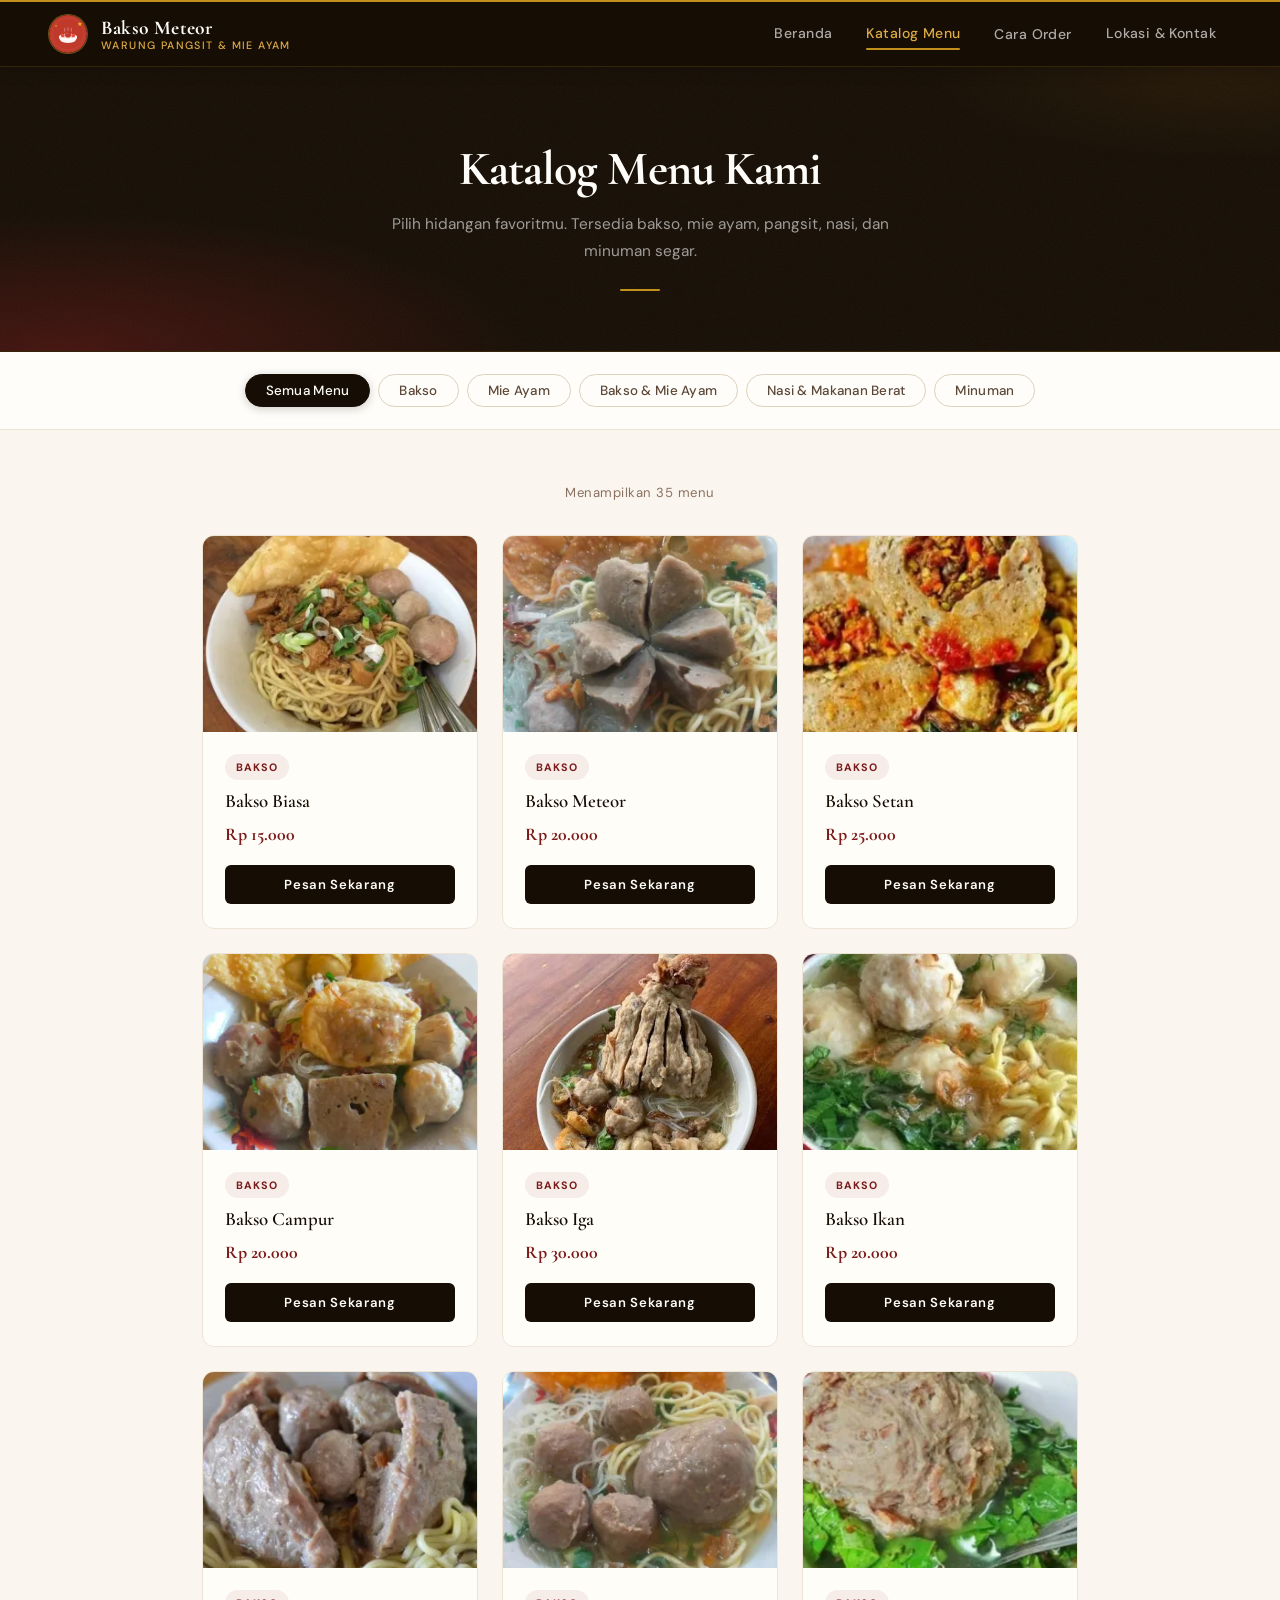
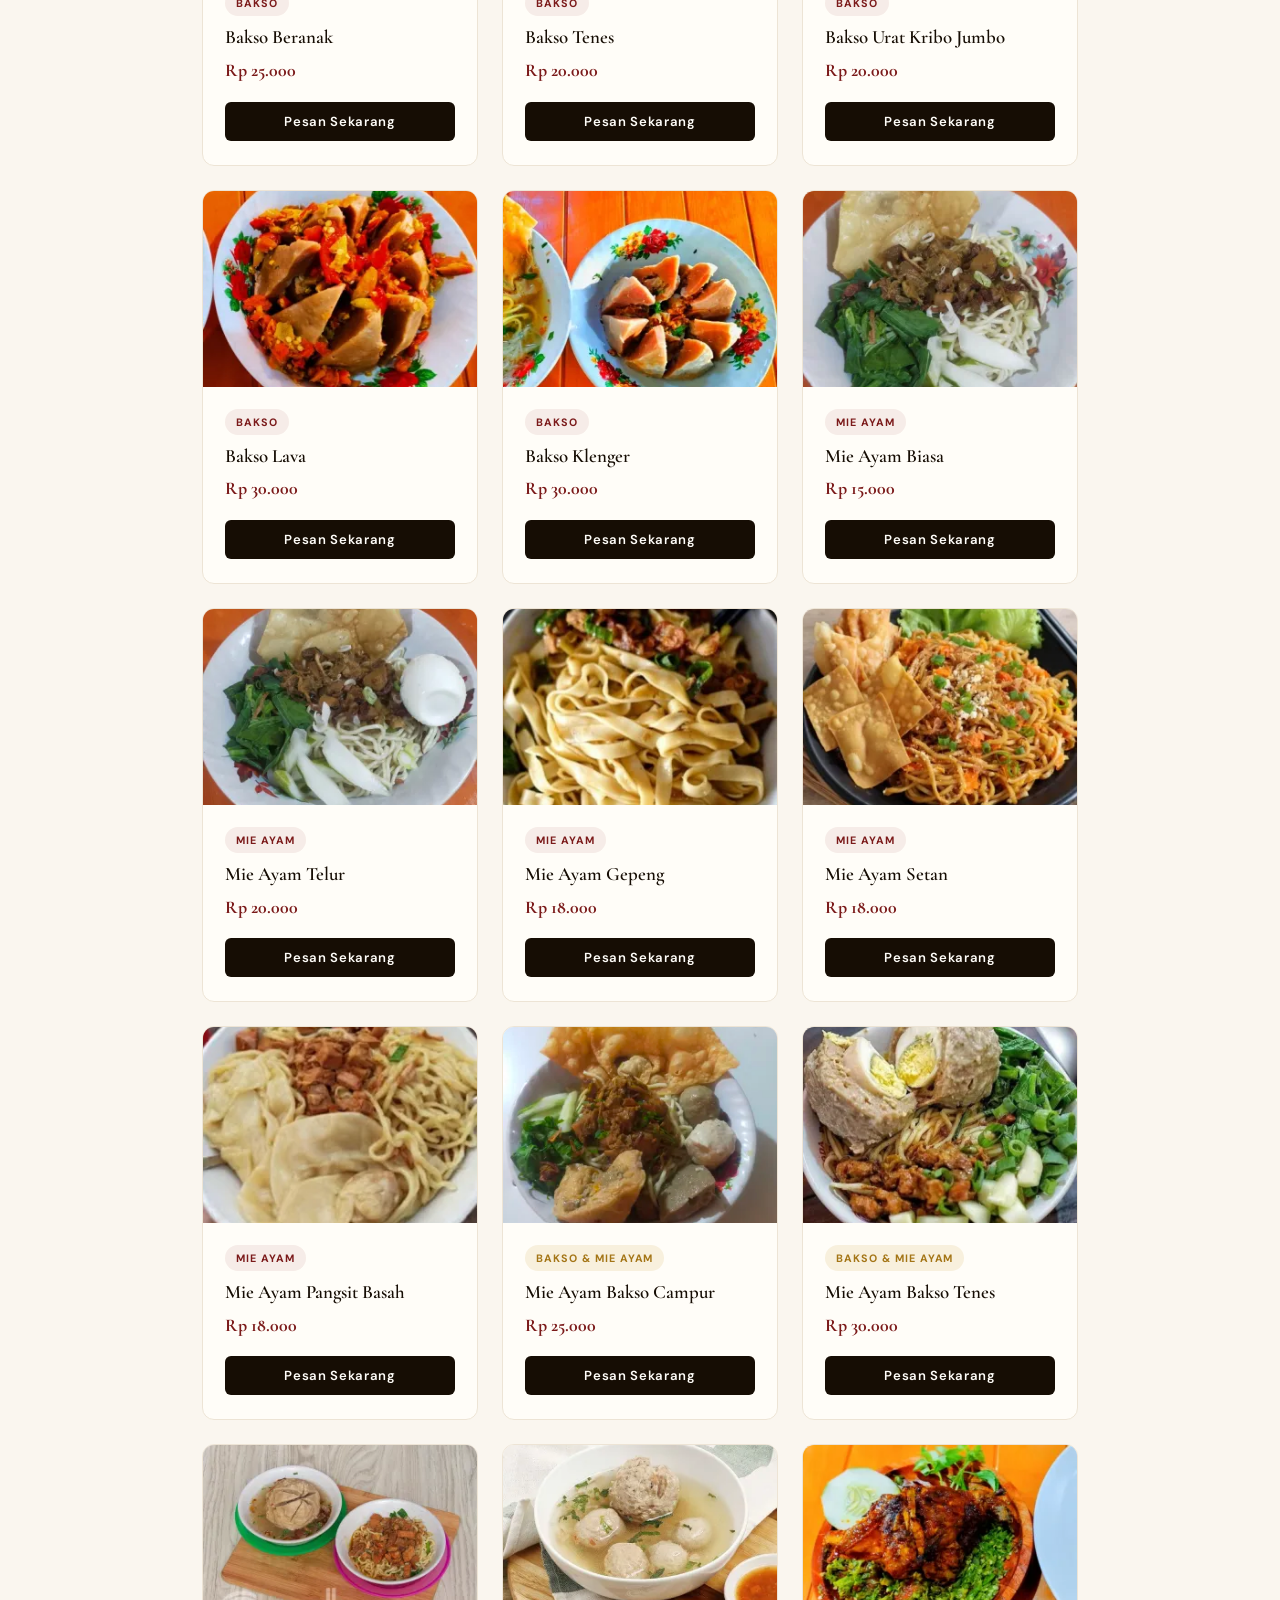
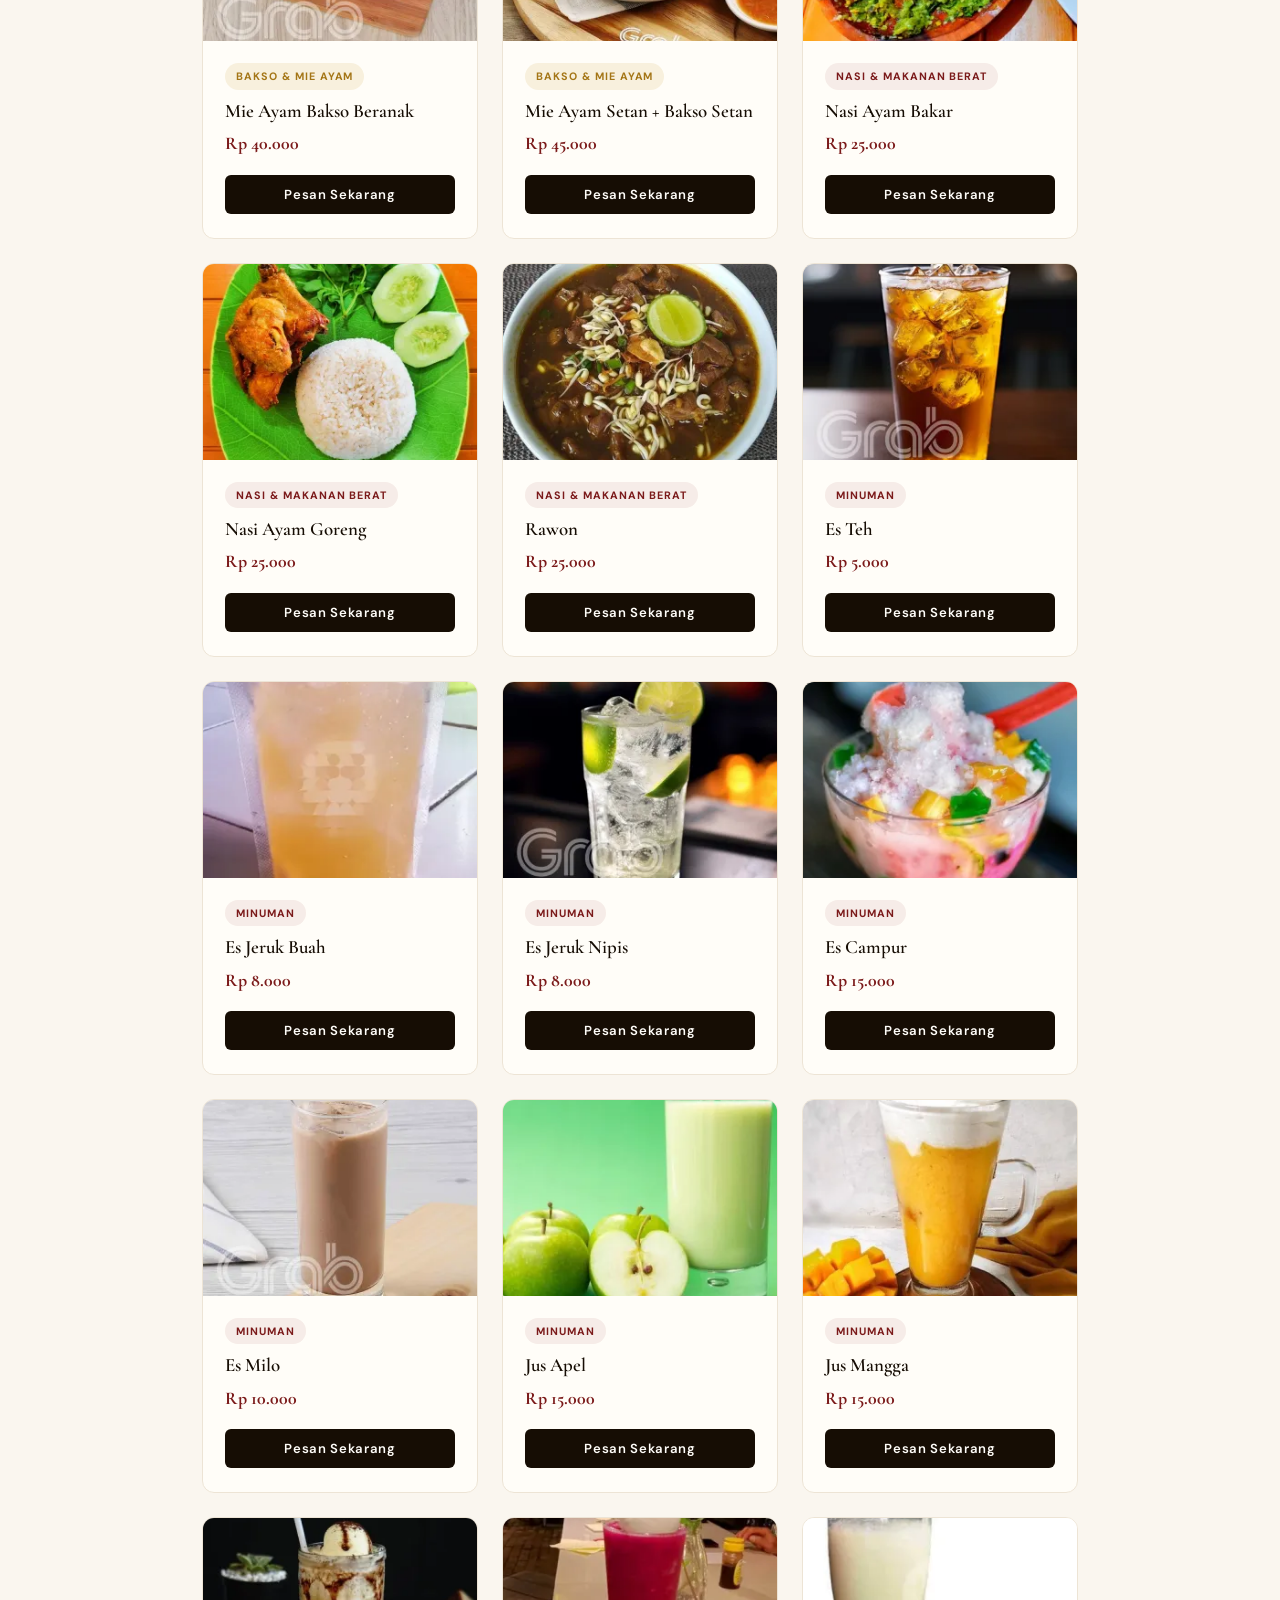
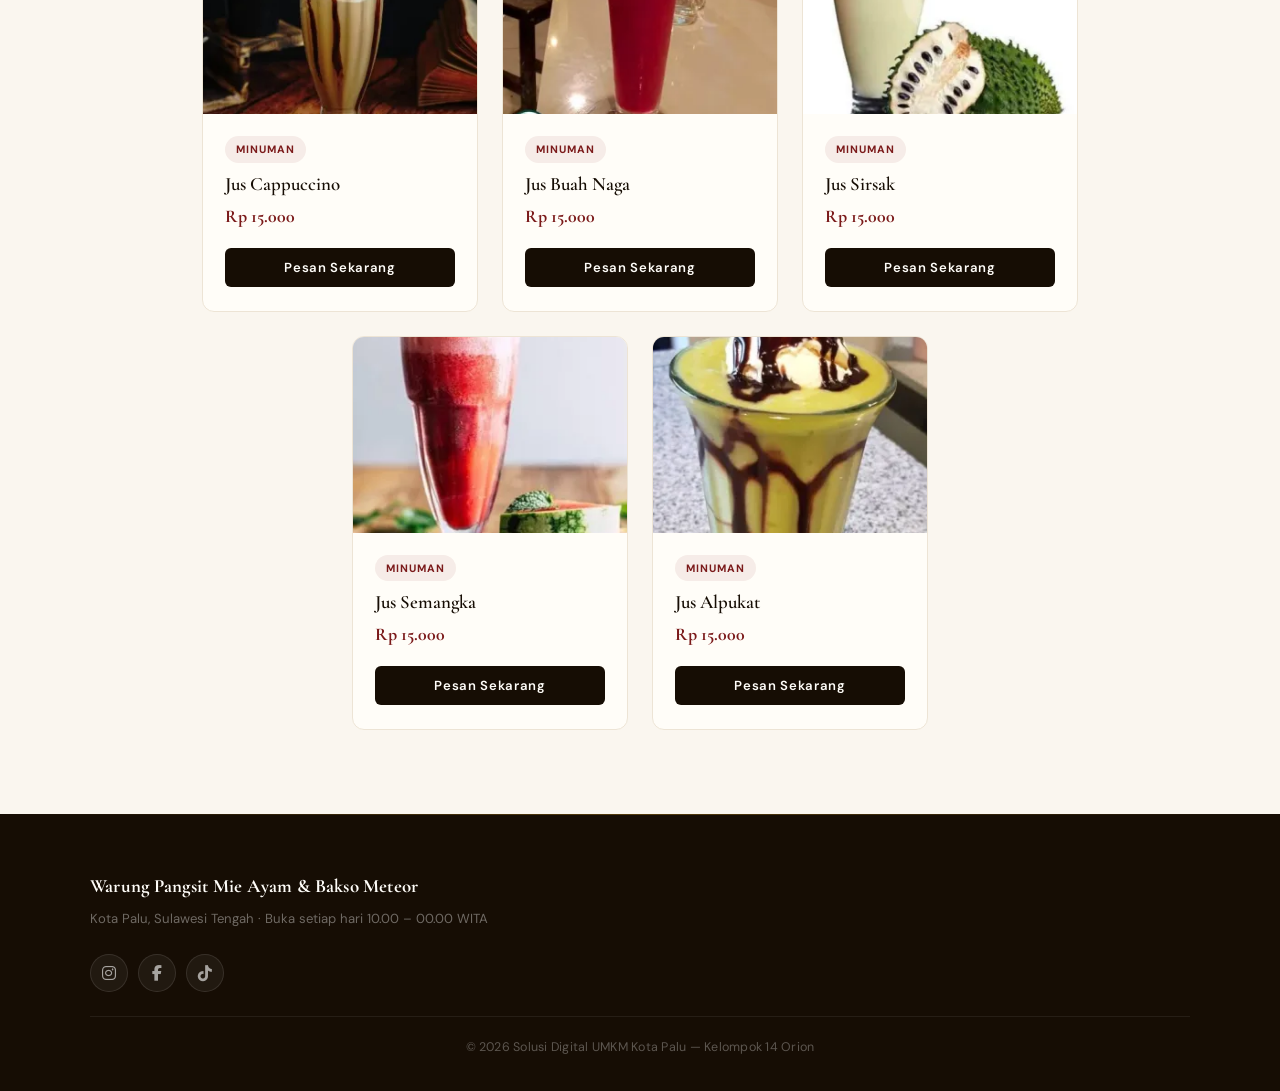
==== commit b466b240: "update minor" ====
--- a/katalog.html
+++ b/katalog.html
@@ -93,17 +93,21 @@
                     </div>
                     <p class="order-box-desc">Pesan antar langsung ke lokasi Anda:</p>
                     <div class="online-buttons">
-                        <a href="https://grab.com" target="_blank" rel="noopener" class="btn-app btn-grab">
+                        <a href="https://r.grab.com/g/6-20260611_234038_0cee2a1cb85c457da3068c3eb613a04e_MEXMPS-6-C3N1UGNEVXDGTX" target="_blank" rel="noopener" class="btn-app btn-grab">
                             <img src="assets/icons/grabfood.jpg" alt="Grab" onerror="this.style.display='none'">
                             <span>GrabFood</span>
                         </a>
-                        <a href="https://maxim.com" target="_blank" rel="noopener" class="btn-app btn-maxim">
+                        <a href="https://id.taximaxim.com" target="_blank" rel="noopener" class="btn-app btn-maxim">
                             <img src="assets/icons/maxim.png" alt="Maxim" onerror="this.style.display='none'">
-                            <span>Maxim</span>
+                            <span>M<span style="color: #E20613;">a</span>xim</span>
                         </a>
-                        <a href="https://shopee.co.id" target="_blank" rel="noopener" class="btn-app btn-shopee">
+                        <a href="https://app.shopeepay.co.id/universal-link/now-food/shop/21382641?deep_and_deferred=1&shareChannel=copy_link" target="_blank" rel="noopener" class="btn-app btn-shopee">
                             <img src="assets/icons/shopee.png" alt="ShopeeFood" onerror="this.style.display='none'">
                             <span>ShopeeFood</span>
+                        </a>
+                        <a href="https://gofood.link/a/FyJV9RE" target="_blank" rel="noopener" class="btn-app btn-gofood">
+                            <img src="assets/icons/gofood.png" alt="GoFood" onerror="this.style.display='none'">
+                            <span>GoFood</span>
                         </a>
                     </div>
                 </div>
@@ -128,7 +132,7 @@
                     </div>
                     <p class="order-box-desc">Melayani pesanan catering untuk acara, rapat, atau hampers khusus.</p>
                     <a href="https://wa.me/6285756524521" class="btn-wa" target="_blank" rel="noopener">
-                        💬 Chat WA Owner
+                        <i class="fab fa-whatsapp" style="font-size: 1.2rem;"></i> Chat WhatsApp
                     </a>
                 </div>
             </div>
@@ -140,7 +144,7 @@
         <div class="footer-inner">
             <div class="footer-brand">
                 <h3 class="footer-name">Warung Pangsit Mie Ayam & Bakso Meteor</h3>
-                <p>Kota Palu, Sulawesi Tengah · Buka setiap hari 09.00 – 00.00 WITA</p>
+                <p>Kota Palu, Sulawesi Tengah · Buka setiap hari 10.00 – 00.00 WITA</p>
             </div>
             <div class="footer-social">
                 <a href="https://www.instagram.com/baksometeorpalu" target="_blank" rel="noopener" class="social-icon">
--- a/css/style.css
+++ b/css/style.css
@@ -995,11 +995,18 @@
 }
 
 .btn-maxim {
-    background: #2A2A4A;
+    background:#FFDE21;
+    color: #160D04;
 }
 
 .btn-shopee {
-    background: #EE4D2D;
+    background: #ffffff;
+    color: #EE4D2D;
+}
+
+.btn-gofood {
+    background: #ffffff; 
+    color: var(--ink);
 }
 
 .offline-steps {
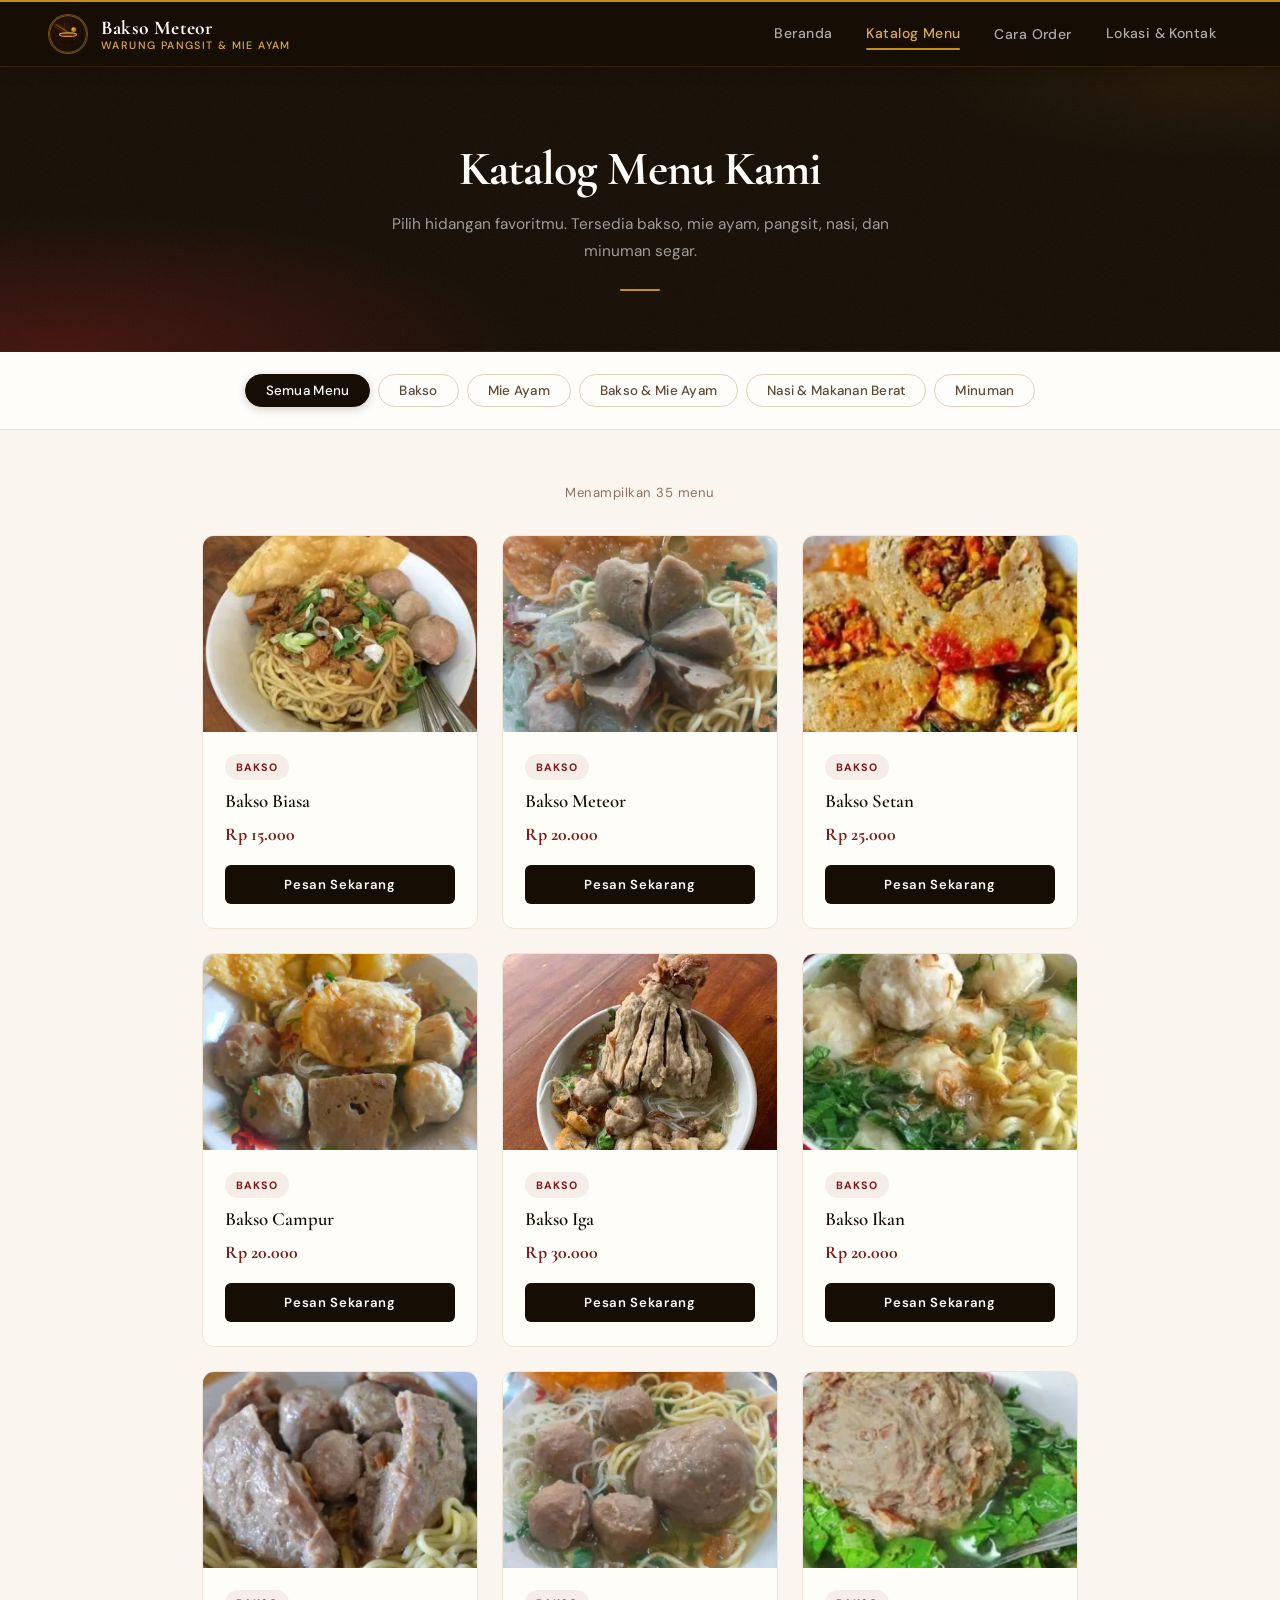
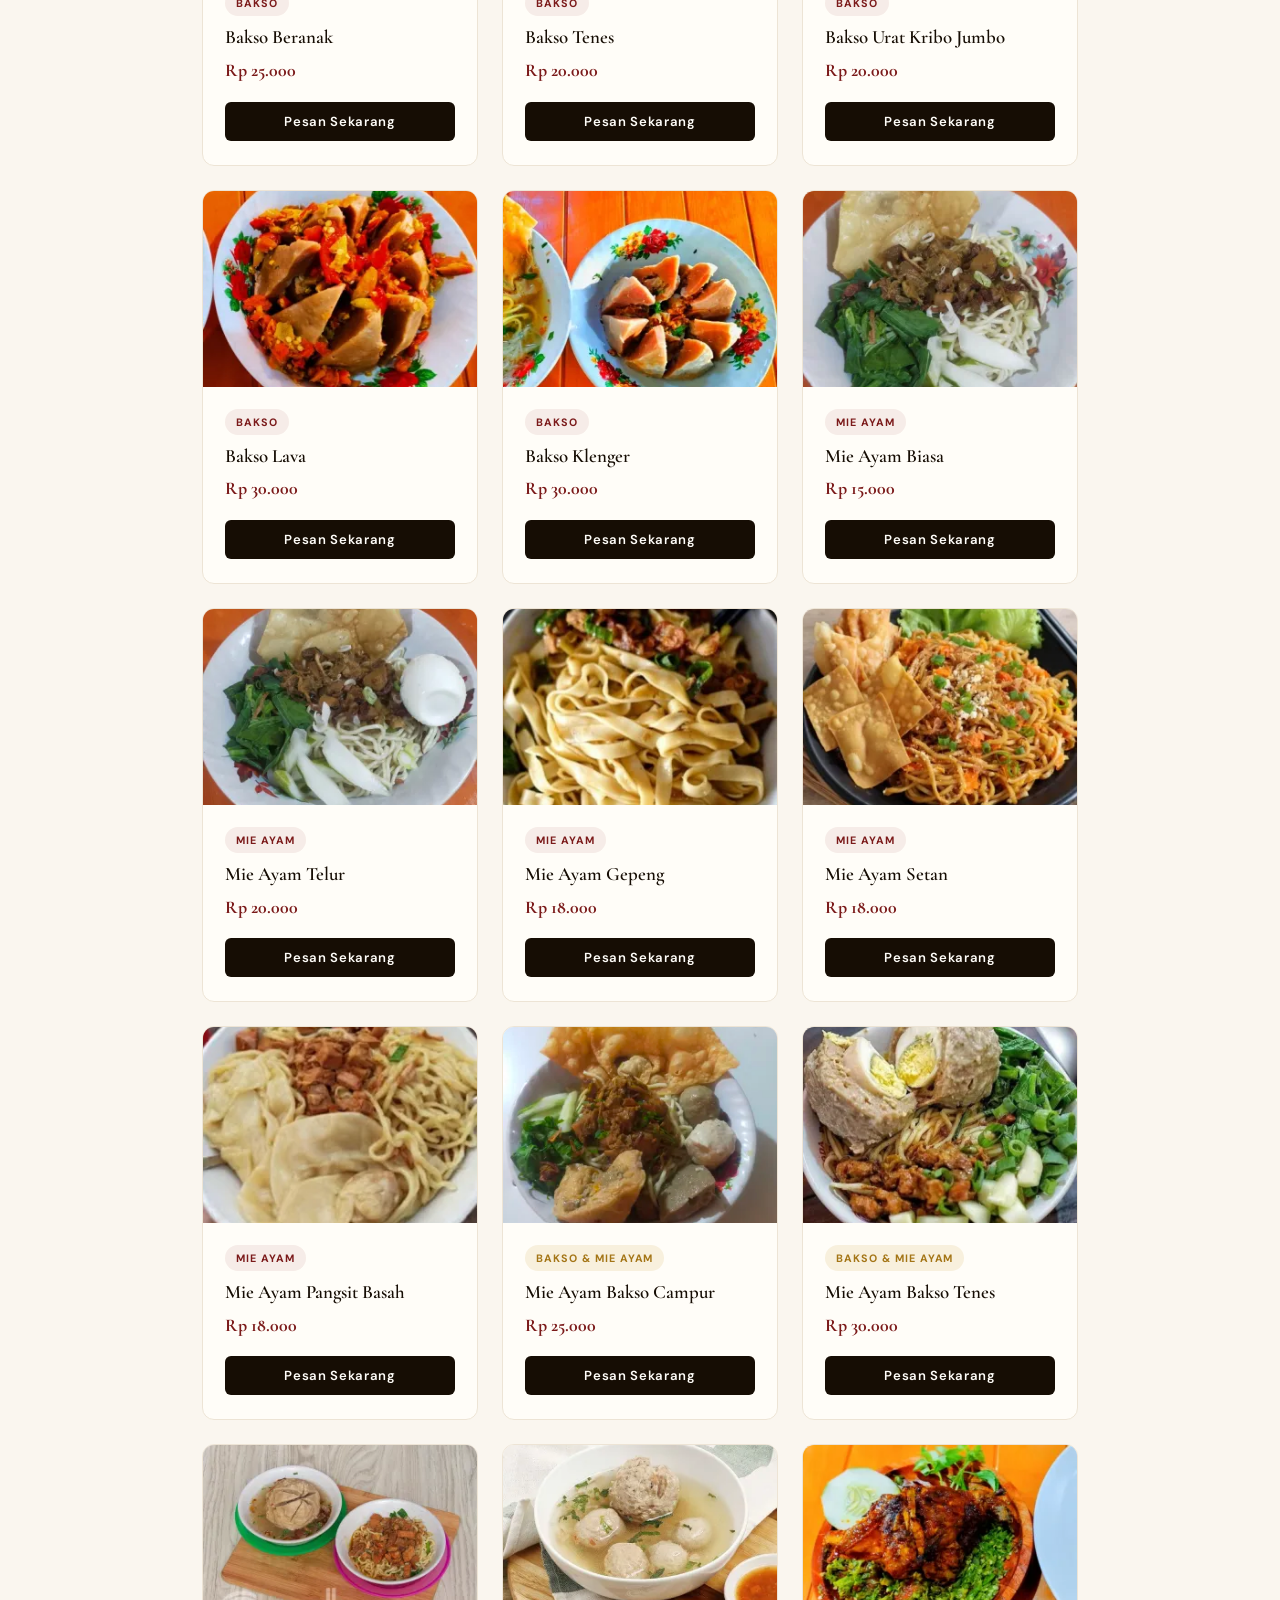
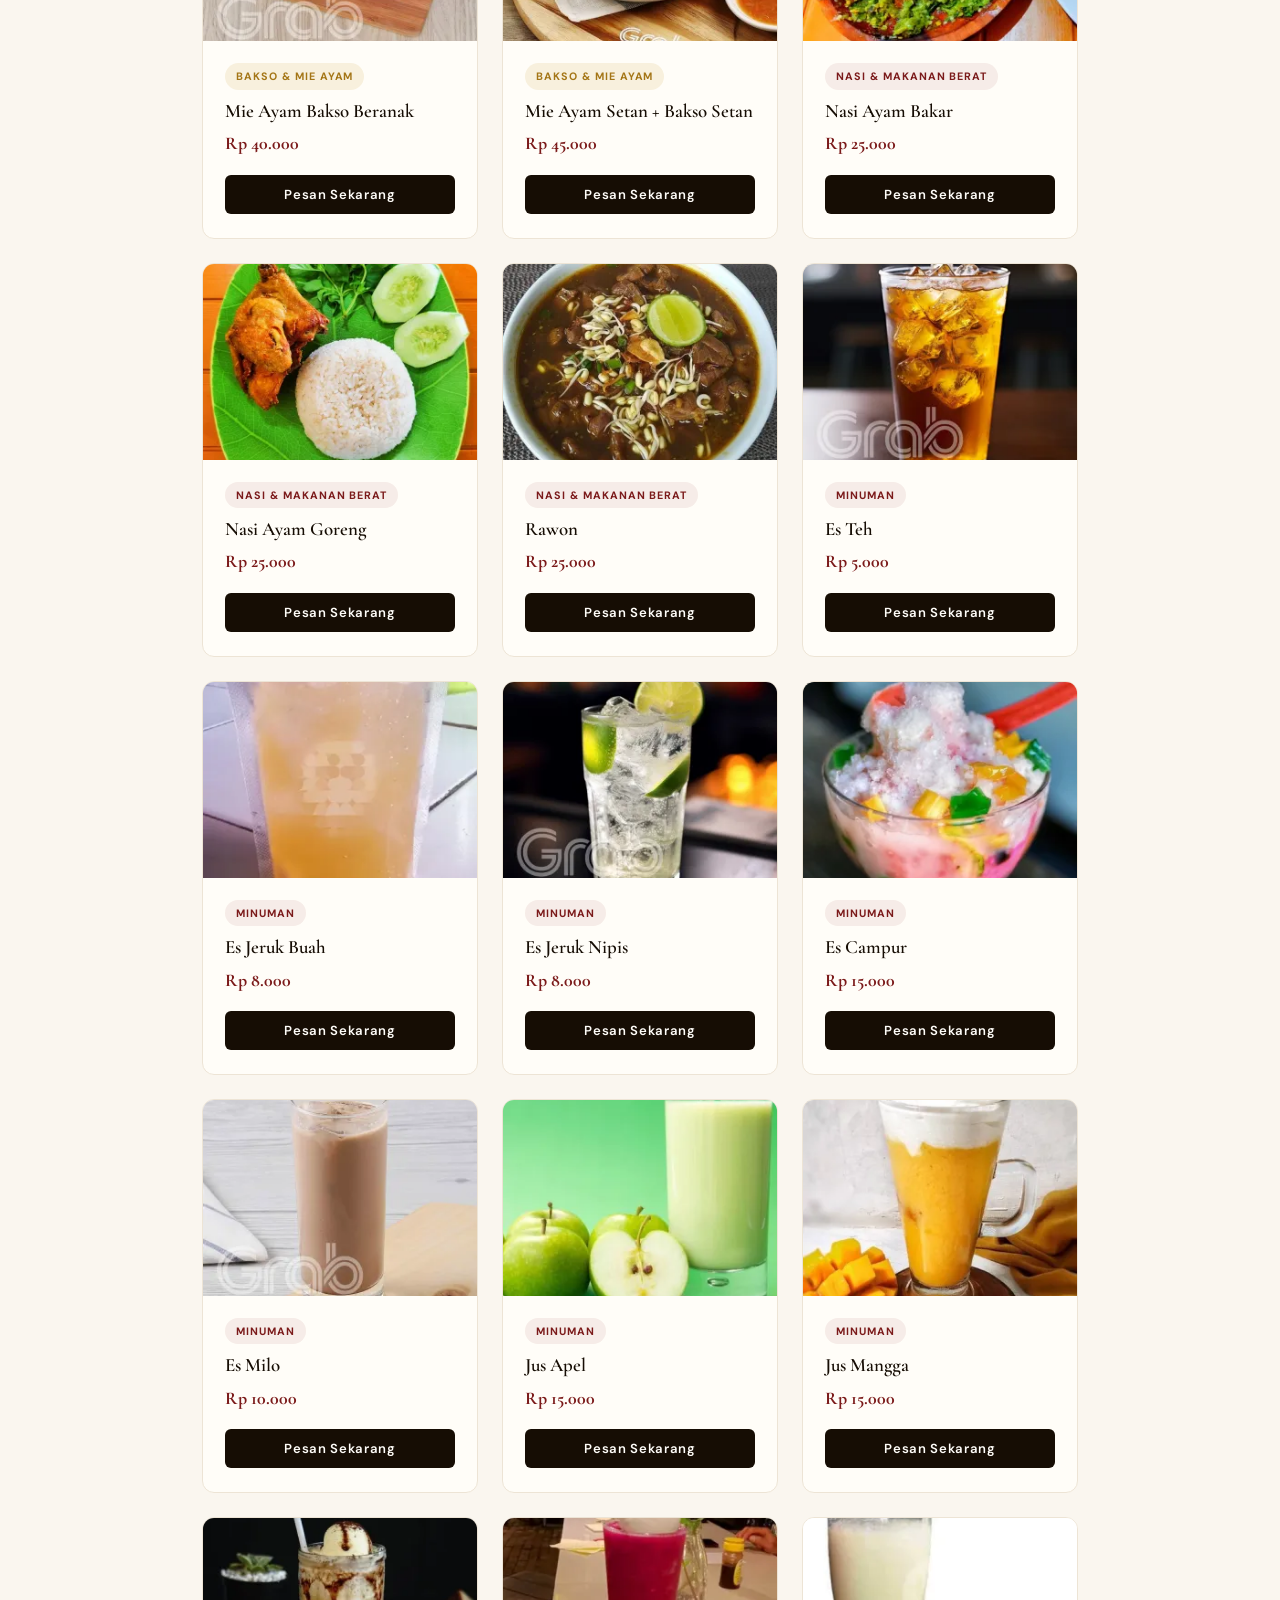
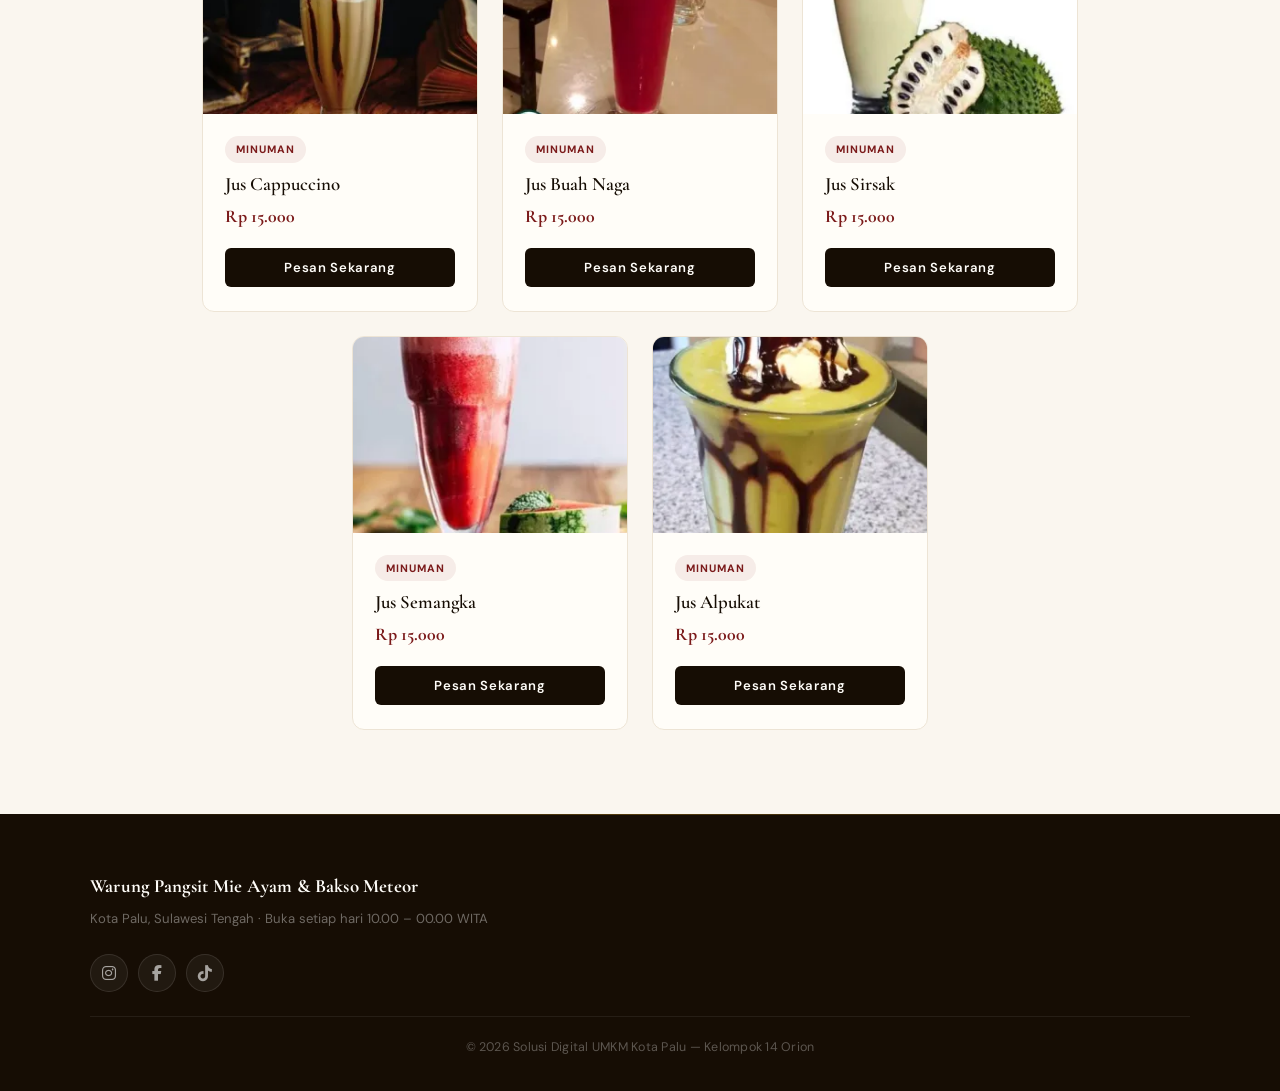
==== commit 2f99781c: "ywdahsih" ====
--- a/katalog.html
+++ b/katalog.html
@@ -1,170 +1,171 @@
-<!DOCTYPE html>
-<html lang="id">
-
-<head>
-    <meta charset="UTF-8">
-    <meta name="viewport" content="width=device-width, initial-scale=1.0">
-    <title>Katalog Menu - Warung Pangsit Mie Ayam & Bakso Meteor</title>
-    <link rel="icon" href="assets/icons/favicon.svg" type="image/svg+xml">
-    <link rel="shortcut icon" href="assets/icons/favicon.svg">
-    <link rel="preconnect" href="https://fonts.googleapis.com">
-    <link rel="preconnect" href="https://fonts.gstatic.com" crossorigin>
-    <link
-        href="https://fonts.googleapis.com/css2?family=Cormorant+Garamond:ital,wght@0,500;0,600;0,700;1,500;1,600&family=DM+Sans:opsz,wght@9..40,300;9..40,400;9..40,500;9..40,600;9..40,700&display=swap"
-        rel="stylesheet">
-    <link rel="stylesheet" href="https://cdnjs.cloudflare.com/ajax/libs/font-awesome/6.5.1/css/all.min.css">
-    <link rel="stylesheet" href="css/style.css">
-</head>
-
-<body>
-
-    <!-- HEADER / NAVBAR -->
-    <header id="mainHeader">
-        <div class="header-inner">
-            <a href="index.html" class="logo-link">
-                <div class="logo-container">
-                    <img src="assets/icons/logo.svg" alt="Logo Bakso Meteor" class="logo-img">
-                    <div class="logo-text">
-                        <span class="logo-name">Bakso Meteor</span>
-                        <span class="logo-sub">Warung Pangsit & Mie Ayam</span>
-                    </div>
-                </div>
-            </a>
-
-            <button class="hamburger" id="hamburgerBtn" aria-label="Toggle menu">
-                <span></span><span></span><span></span>
-            </button>
-
-            <nav class="nav-links" id="mainNav">
-                <a href="index.html" class="nav-item">Beranda</a>
-                <a href="katalog.html" class="nav-item active">Katalog Menu</a>
-                <button onclick="openModal()" class="nav-item btn-nav">Cara Order</button>
-                <a href="kontak.html" class="nav-item">Lokasi & Kontak</a>
-            </nav>
-        </div>
-    </header>
-
-    <main>
-
-        <!-- KATALOG HEADER -->
-        <section class="page-hero fade-up">
-            <h2 class="section-title">Katalog Menu Kami</h2>
-            <p class="section-desc">Pilih hidangan favoritmu. Tersedia bakso, mie ayam, pangsit, nasi, dan minuman
-                segar.</p>
-        </section>
-
-        <!-- FILTER TOMBOL -->
-        <section class="filter-section">
-            <div class="filter-container">
-                <button class="btn-filter active" onclick="filterKategori('Semua', this)">Semua Menu</button>
-                <button class="btn-filter" onclick="filterKategori('Bakso', this)">Bakso</button>
-                <button class="btn-filter" onclick="filterKategori('Mie Ayam', this)">Mie Ayam</button>
-                <button class="btn-filter" onclick="filterKategori('Bakso & Mie Ayam', this)">Bakso & Mie
-                    Ayam</button>
-                <button class="btn-filter" onclick="filterKategori('Nasi & Makanan Berat', this)">Nasi & Makanan
-                    Berat</button>
-                <button class="btn-filter" onclick="filterKategori('Minuman', this)">Minuman</button>
-            </div>
-        </section>
-
-        <!-- GRID KATALOG -->
-        <section class="katalog-content">
-            <div class="katalog-info fade-up">
-                <span id="jumlahMenu">Menampilkan semua menu</span>
-            </div>
-            <div id="katalog-container" class="grid-container fade-up">
-                <!-- Diisi oleh JavaScript -->
-            </div>
-        </section>
-
-    </main>
-
-    <!-- MODAL CARA ORDER -->
-    <div id="orderModal" class="modal" role="dialog" aria-modal="true" aria-labelledby="modalTitle">
-        <div class="modal-content fade-up">
-            <button class="close-btn" onclick="closeModal()" aria-label="Tutup">×</button>
-            <h2 id="modalTitle" class="modal-title">Cara Pemesanan</h2>
-            <p class="modal-subtitle">Pilih metode yang paling mudah untuk Anda</p>
-
-            <div class="order-options">
-                <div class="order-box">
-                    <div class="order-box-header">
-                        <h3>Pesan Online</h3>
-                    </div>
-                    <p class="order-box-desc">Pesan antar langsung ke lokasi Anda:</p>
-                    <div class="online-buttons">
-                        <a href="https://r.grab.com/g/6-20260611_234038_0cee2a1cb85c457da3068c3eb613a04e_MEXMPS-6-C3N1UGNEVXDGTX" target="_blank" rel="noopener" class="btn-app btn-grab">
-                            <img src="assets/icons/grabfood.jpg" alt="Grab" onerror="this.style.display='none'">
-                            <span>GrabFood</span>
-                        </a>
-                        <a href="https://id.taximaxim.com" target="_blank" rel="noopener" class="btn-app btn-maxim">
-                            <img src="assets/icons/maxim.png" alt="Maxim" onerror="this.style.display='none'">
-                            <span>M<span style="color: #E20613;">a</span>xim</span>
-                        </a>
-                        <a href="https://app.shopeepay.co.id/universal-link/now-food/shop/21382641?deep_and_deferred=1&shareChannel=copy_link" target="_blank" rel="noopener" class="btn-app btn-shopee">
-                            <img src="assets/icons/shopee.png" alt="ShopeeFood" onerror="this.style.display='none'">
-                            <span>ShopeeFood</span>
-                        </a>
-                        <a href="https://gofood.link/a/FyJV9RE" target="_blank" rel="noopener" class="btn-app btn-gofood">
-                            <img src="assets/icons/gofood.png" alt="GoFood" onerror="this.style.display='none'">
-                            <span>GoFood</span>
-                        </a>
-                    </div>
-                </div>
-
-                <div class="order-box">
-                    <div class="order-box-header">
-                        <h3>Makan di Tempat</h3>
-                    </div>
-                    <ol class="offline-steps">
-                        <li>Ambil kertas catatan & daftar menu di area pemesanan.</li>
-                        <li>Cari tempat duduk dan catat nomor meja Anda.</li>
-                        <li>Tulis pesanan, nama, dan nomor meja di kertas.</li>
-                        <li>Serahkan kertas ke petugas kami.</li>
-                        <li>Tunggu pesanan diantarkan — selamat menikmati!</li>
-                        <li>Bayar di kasir setelah selesai makan.</li>
-                    </ol>
-                </div>
-
-                <div class="order-box order-box--special">
-                    <div class="order-box-header">
-                        <h3>Katering & Hampers</h3>
-                    </div>
-                    <p class="order-box-desc">Melayani pesanan catering untuk acara, rapat, atau hampers khusus.</p>
-                    <a href="https://wa.me/6285756524521" class="btn-wa" target="_blank" rel="noopener">
-                        <i class="fab fa-whatsapp" style="font-size: 1.2rem;"></i> Chat WhatsApp
-                    </a>
-                </div>
-            </div>
-        </div>
-    </div>
-
-    <!-- FOOTER -->
-    <footer>
-        <div class="footer-inner">
-            <div class="footer-brand">
-                <h3 class="footer-name">Warung Pangsit Mie Ayam & Bakso Meteor</h3>
-                <p>Kota Palu, Sulawesi Tengah · Buka setiap hari 10.00 – 00.00 WITA</p>
-            </div>
-            <div class="footer-social">
-                <a href="https://www.instagram.com/baksometeorpalu" target="_blank" rel="noopener" class="social-icon">
-                    <i class="fab fa-instagram"></i>
-                </a>
-                <a href="https://www.facebook.com/share/1EE4yR8Xmk/" target="_blank" rel="noopener" class="social-icon">
-                    <i class="fab fa-facebook-f"></i>
-                </a>
-                <a href="https://www.tiktok.com/@bakso.meteor.palu?_r=1&_t=ZS-972W1zt5OaL" target="_blank"
-                    rel="noopener" class="social-icon">
-                    <i class="fab fa-tiktok"></i>
-                </a>
-            </div>
-            <div class="footer-copy">
-                <p>© 2026 Solusi Digital UMKM Kota Palu — Kelompok 14 Orion</p>
-            </div>
-        </div>
-    </footer>
-
-    <script src="js/app.js"></script>
-</body>
-
+<!DOCTYPE html>
+<html lang="id">
+
+<head>
+    <meta charset="UTF-8">
+    <meta name="viewport" content="width=device-width, initial-scale=1.0">
+    <title>Katalog Menu - Warung Pangsit Mie Ayam & Bakso Meteor</title>
+    <link rel="icon" href="assets/icons/favicon.svg" type="image/svg+xml">
+    <link rel="shortcut icon" href="assets/icons/favicon.svg">
+    <link rel="preconnect" href="https://fonts.googleapis.com">
+    <link rel="preconnect" href="https://fonts.gstatic.com" crossorigin>
+    <link rel="preload" as="style" href="https://fonts.googleapis.com/css2?family=Cormorant+Garamond:ital,wght@0,500;0,600;0,700;1,500;1,600&family=DM+Sans:opsz,wght@9..40,300;9..40,400;9..40,500;9..40,600;9..40,700&display=swap">
+    <link
+        href="https://fonts.googleapis.com/css2?family=Cormorant+Garamond:ital,wght@0,500;0,600;0,700;1,500;1,600&family=DM+Sans:opsz,wght@9..40,300;9..40,400;9..40,500;9..40,600;9..40,700&display=block"
+        rel="stylesheet">
+    <link rel="stylesheet" href="https://cdnjs.cloudflare.com/ajax/libs/font-awesome/6.5.1/css/all.min.css">
+    <link rel="stylesheet" href="css/style.css">
+</head>
+
+<body>
+
+    <!-- HEADER / NAVBAR -->
+    <header id="mainHeader">
+        <div class="header-inner">
+            <a href="index.html" class="logo-link">
+                <div class="logo-container">
+                    <img src="assets/icons/logo.svg" alt="Logo Bakso Meteor" class="logo-img">
+                    <div class="logo-text">
+                        <span class="logo-name">Bakso Meteor</span>
+                        <span class="logo-sub">Warung Pangsit & Mie Ayam</span>
+                    </div>
+                </div>
+            </a>
+
+            <button class="hamburger" id="hamburgerBtn" aria-label="Toggle menu">
+                <span></span><span></span><span></span>
+            </button>
+
+            <nav class="nav-links" id="mainNav">
+                <a href="index.html" class="nav-item">Beranda</a>
+                <a href="katalog.html" class="nav-item active">Katalog Menu</a>
+                <button onclick="openModal()" class="nav-item btn-nav">Cara Order</button>
+                <a href="kontak.html" class="nav-item">Lokasi & Kontak</a>
+            </nav>
+        </div>
+    </header>
+
+    <main>
+
+        <!-- KATALOG HEADER -->
+        <section class="page-hero fade-up">
+            <h2 class="section-title">Katalog Menu Kami</h2>
+            <p class="section-desc">Pilih hidangan favoritmu. Tersedia bakso, mie ayam, pangsit, nasi, dan minuman
+                segar.</p>
+        </section>
+
+        <!-- FILTER TOMBOL -->
+        <section class="filter-section">
+            <div class="filter-container">
+                <button class="btn-filter active" onclick="filterKategori('Semua', this)">Semua Menu</button>
+                <button class="btn-filter" onclick="filterKategori('Bakso', this)">Bakso</button>
+                <button class="btn-filter" onclick="filterKategori('Mie Ayam', this)">Mie Ayam</button>
+                <button class="btn-filter" onclick="filterKategori('Bakso & Mie Ayam', this)">Bakso & Mie
+                    Ayam</button>
+                <button class="btn-filter" onclick="filterKategori('Nasi & Makanan Berat', this)">Nasi & Makanan
+                    Berat</button>
+                <button class="btn-filter" onclick="filterKategori('Minuman', this)">Minuman</button>
+            </div>
+        </section>
+
+        <!-- GRID KATALOG -->
+        <section class="katalog-content">
+            <div class="katalog-info fade-up">
+                <span id="jumlahMenu">Menampilkan semua menu</span>
+            </div>
+            <div id="katalog-container" class="grid-container fade-up">
+                <!-- Diisi oleh JavaScript -->
+            </div>
+        </section>
+
+    </main>
+
+    <!-- MODAL CARA ORDER -->
+    <div id="orderModal" class="modal" role="dialog" aria-modal="true" aria-labelledby="modalTitle">
+        <div class="modal-content fade-up">
+            <button class="close-btn" onclick="closeModal()" aria-label="Tutup">×</button>
+            <h2 id="modalTitle" class="modal-title">Cara Pemesanan</h2>
+            <p class="modal-subtitle">Pilih metode yang paling mudah untuk Anda</p>
+
+            <div class="order-options">
+                <div class="order-box">
+                    <div class="order-box-header">
+                        <h3>Pesan Online</h3>
+                    </div>
+                    <p class="order-box-desc">Pesan antar langsung ke lokasi Anda:</p>
+                    <div class="online-buttons">
+                        <a href="https://r.grab.com/g/6-20260611_234038_0cee2a1cb85c457da3068c3eb613a04e_MEXMPS-6-C3N1UGNEVXDGTX" target="_blank" rel="noopener" class="btn-app btn-grab">
+                            <img src="assets/icons/grabfood.jpg" alt="Grab" onerror="this.style.display='none'">
+                            <span>GrabFood</span>
+                        </a>
+                        <a href="https://id.taximaxim.com" target="_blank" rel="noopener" class="btn-app btn-maxim">
+                            <img src="assets/icons/maxim.png" alt="Maxim" onerror="this.style.display='none'">
+                            <span>M<span style="color: #E20613;">a</span>xim</span>
+                        </a>
+                        <a href="https://app.shopeepay.co.id/universal-link/now-food/shop/21382641?deep_and_deferred=1&shareChannel=copy_link" target="_blank" rel="noopener" class="btn-app btn-shopee">
+                            <img src="assets/icons/shopee.png" alt="ShopeeFood" onerror="this.style.display='none'">
+                            <span>ShopeeFood</span>
+                        </a>
+                        <a href="https://gofood.link/a/FyJV9RE" target="_blank" rel="noopener" class="btn-app btn-gofood">
+                            <img src="assets/icons/gofood.png" alt="GoFood" onerror="this.style.display='none'">
+                            <span>GoFood</span>
+                        </a>
+                    </div>
+                </div>
+
+                <div class="order-box">
+                    <div class="order-box-header">
+                        <h3>Makan di Tempat</h3>
+                    </div>
+                    <ol class="offline-steps">
+                        <li>Ambil kertas catatan & daftar menu di area pemesanan.</li>
+                        <li>Cari tempat duduk dan catat nomor meja Anda.</li>
+                        <li>Tulis pesanan, nama, dan nomor meja di kertas.</li>
+                        <li>Serahkan kertas ke petugas kami.</li>
+                        <li>Tunggu pesanan diantarkan — selamat menikmati!</li>
+                        <li>Bayar di kasir setelah selesai makan.</li>
+                    </ol>
+                </div>
+
+                <div class="order-box order-box--special">
+                    <div class="order-box-header">
+                        <h3>Katering & Hampers</h3>
+                    </div>
+                    <p class="order-box-desc">Melayani pesanan catering untuk acara, rapat, atau hampers khusus.</p>
+                    <a href="https://wa.me/6285756524521" class="btn-wa" target="_blank" rel="noopener">
+                        <i class="fab fa-whatsapp" style="font-size: 1.2rem;"></i> Chat WhatsApp
+                    </a>
+                </div>
+            </div>
+        </div>
+    </div>
+
+    <!-- FOOTER -->
+    <footer>
+        <div class="footer-inner">
+            <div class="footer-brand">
+                <h3 class="footer-name">Warung Pangsit Mie Ayam & Bakso Meteor</h3>
+                <p>Kota Palu, Sulawesi Tengah · Buka setiap hari 10.00 – 00.00 WITA</p>
+            </div>
+            <div class="footer-social">
+                <a href="https://www.instagram.com/baksometeorpalu" target="_blank" rel="noopener" class="social-icon">
+                    <i class="fab fa-instagram"></i>
+                </a>
+                <a href="https://www.facebook.com/share/1EE4yR8Xmk/" target="_blank" rel="noopener" class="social-icon">
+                    <i class="fab fa-facebook-f"></i>
+                </a>
+                <a href="https://www.tiktok.com/@bakso.meteor.palu?_r=1&_t=ZS-972W1zt5OaL" target="_blank"
+                    rel="noopener" class="social-icon">
+                    <i class="fab fa-tiktok"></i>
+                </a>
+            </div>
+            <div class="footer-copy">
+                <p>© 2026 Solusi Digital UMKM Kota Palu — Kelompok 14 Orion</p>
+            </div>
+        </div>
+    </footer>
+
+    <script src="js/app.js"></script>
+</body>
+
 </html>
--- a/css/style.css
+++ b/css/style.css
@@ -1,1505 +1,1476 @@
-/* ============================================================
-   WARUNG PANGSIT MIE AYAM & BAKSO METEOR
-   Premium Restaurant Design System
-   ============================================================ */
-
-/* ---- GOOGLE FONTS ---- */
-@import url('https://fonts.googleapis.com/css2?family=Cormorant+Garamond:ital,wght@0,500;0,600;0,700;1,500;1,600&family=DM+Sans:opsz,wght@9..40,300;9..40,400;9..40,500;9..40,600;9..40,700&display=swap');
-
-/* ---- DESIGN TOKENS ---- */
-:root {
-    /* Palette */
-    --cream: #FAF6EF;
-    --cream-alt: #F4EDE0;
-    --cream-card: #FFFDF8;
-    --ink: #160D04;
-    --ink-soft: #2E1B0E;
-    --burgundy: #7B1A1A;
-    --burgundy-dark: #5C1010;
-    --burgundy-light: #9B2B2B;
-    --gold: #C4901C;
-    --gold-dark: #A47516;
-    --gold-light: #DEAC45;
-    --text: #2A1810;
-    --text-soft: #5C4838;
-    --text-muted: #8A7060;
-    --border: #DDD0BC;
-    --border-light: #EDE4D5;
-    --white: #FFFDF9;
-
-    /* Typography */
-    --font-display: 'Cormorant Garamond', Georgia, serif;
-    --font-body: 'DM Sans', 'Segoe UI', system-ui, sans-serif;
-
-    /* Radii */
-    --radius-sm: 6px;
-    --radius-md: 12px;
-    --radius-lg: 20px;
-    --radius-xl: 32px;
-
-    /* Shadows — warm-tinted */
-    --shadow-sm: 0 2px 12px rgba(22, 13, 4, 0.06);
-    --shadow-md: 0 8px 32px rgba(22, 13, 4, 0.10);
-    --shadow-lg: 0 20px 60px rgba(22, 13, 4, 0.15);
-
-    /* Motion */
-    --ease: cubic-bezier(0.4, 0, 0.2, 1);
-    --transition: 0.28s cubic-bezier(0.4, 0, 0.2, 1);
-}
-
-/* ---- RESET ---- */
-*,
-*::before,
-*::after {
-    margin: 0;
-    padding: 0;
-    box-sizing: border-box;
-}
-
-html {
-    scroll-behavior: smooth;
-}
-
-body {
-    background-color: var(--cream);
-    color: var(--text);
-    font-family: var(--font-body);
-    line-height: 1.7;
-    font-size: 16px;
-    -webkit-font-smoothing: antialiased;
-    -moz-osx-font-smoothing: grayscale;
-}
-
-img {
-    max-width: 100%;
-    display: block;
-}
-
-a {
-    color: inherit;
-}
-
-/* ---- ANIMATIONS ---- */
-@keyframes fadeUp {
-    from {
-        opacity: 0;
-        transform: translateY(28px);
-    }
-
-    to {
-        opacity: 1;
-        transform: translateY(0);
-    }
-}
-
-@keyframes fadeIn {
-    from {
-        opacity: 0;
-    }
-
-    to {
-        opacity: 1;
-    }
-}
-
-.fade-up {
-    animation: fadeUp 0.8s var(--ease) both;
-}
-
-/* ============================================================
-   HEADER / NAVBAR
-   ============================================================ */
-header {
-    background: var(--ink);
-    position: sticky;
-    top: 0;
-    z-index: 200;
-    /* Thin gold accent on top edge */
-    border-top: 2.5px solid var(--gold);
-    border-bottom: 1px solid rgba(196, 144, 28, 0.18);
-}
-
-.header-inner {
-    max-width: 1240px;
-    margin: 0 auto;
-    padding: 0 28px;
-    height: 64px;
-    display: flex;
-    align-items: center;
-    justify-content: space-between;
-    gap: 20px;
-}
-
-.logo-link {
-    text-decoration: none;
-}
-
-.logo-container {
-    display: flex;
-    align-items: center;
-    gap: 13px;
-}
-
-.logo-img {
-    width: 40px;
-    height: 40px;
-    border-radius: 50%;
-    object-fit: cover;
-    border: 1.5px solid rgba(196, 144, 28, 0.45);
-    background: rgba(255, 255, 255, 0.06);
-}
-
-.logo-text {
-    display: flex;
-    flex-direction: column;
-    line-height: 1.15;
-}
-
-.logo-name {
-    font-family: var(--font-display);
-    font-size: 1.22rem;
-    font-weight: 700;
-    color: var(--white);
-    letter-spacing: 0.01em;
-}
-
-.logo-sub {
-    font-size: 0.67rem;
-    color: var(--gold-light);
-    font-weight: 500;
-    letter-spacing: 0.13em;
-    text-transform: uppercase;
-}
-
-/* Nav links */
-.nav-links {
-    display: flex;
-    align-items: center;
-    gap: 2px;
-}
-
-.nav-item {
-    color: rgba(255, 255, 255, 0.65);
-    text-decoration: none;
-    font-size: 0.875rem;
-    font-weight: 500;
-    letter-spacing: 0.03em;
-    padding: 8px 16px;
-    border-radius: var(--radius-sm);
-    border: none;
-    background: none;
-    cursor: pointer;
-    font-family: var(--font-body);
-    transition: color var(--transition), background-color var(--transition);
-    white-space: nowrap;
-    position: relative;
-}
-
-/* Animated gold underline */
-.nav-item::after {
-    content: '';
-    position: absolute;
-    bottom: 4px;
-    left: 16px;
-    right: 16px;
-    height: 1.5px;
-    background: var(--gold);
-    transform: scaleX(0);
-    transition: transform var(--transition);
-    border-radius: 1px;
-}
-
-.nav-item:hover {
-    color: var(--white);
-    background-color: rgba(255, 255, 255, 0.05);
-}
-
-.nav-item:hover::after,
-.nav-item.active::after {
-    transform: scaleX(1);
-}
-
-.nav-item.active {
-    color: var(--gold-light);
-}
-
-.btn-nav {
-    font-family: var(--font-body);
-}
-
-/* Hamburger */
-.hamburger {
-    display: none;
-    flex-direction: column;
-    justify-content: center;
-    gap: 5px;
-    background: none;
-    border: none;
-    cursor: pointer;
-    padding: 8px;
-    border-radius: var(--radius-sm);
-}
-
-.hamburger span {
-    display: block;
-    width: 22px;
-    height: 2px;
-    background: var(--white);
-    border-radius: 2px;
-    transition: transform var(--transition), opacity var(--transition);
-}
-
-/* ============================================================
-   HERO — Main Landing
-   ============================================================ */
-.hero {
-    position: relative;
-    min-height: 620px;
-    display: flex;
-    align-items: center;
-    padding: 110px 28px 100px;
-    overflow: hidden;
-    background-color: var(--ink);
-    background-image:
-        radial-gradient(ellipse 70% 80% at 15% 90%, rgba(123, 26, 26, 0.65) 0%, transparent 60%),
-        radial-gradient(ellipse 50% 60% at 85% 10%, rgba(196, 144, 28, 0.1) 0%, transparent 55%),
-        linear-gradient(158deg, #1A0D05 0%, #2E1208 50%, #160D04 100%);
-}
-
-/* SVG noise grain overlay */
-.hero::before {
-    content: '';
-    position: absolute;
-    inset: 0;
-    background-image: url("data:image/svg+xml,%3Csvg xmlns='http://www.w3.org/2000/svg' width='300' height='300'%3E%3Cfilter id='n'%3E%3CfeTurbulence type='fractalNoise' baseFrequency='0.75' numOctaves='4' stitchTiles='stitch'/%3E%3C/filter%3E%3Crect width='300' height='300' filter='url(%23n)' opacity='0.055'/%3E%3C/svg%3E");
-    opacity: 1;
-    pointer-events: none;
-    z-index: 0;
-}
-
-/* Decorative ring */
-.hero::after {
-    content: '';
-    position: absolute;
-    right: -100px;
-    top: 50%;
-    transform: translateY(-50%);
-    width: 560px;
-    height: 560px;
-    border-radius: 50%;
-    border: 1px solid rgba(196, 144, 28, 0.10);
-    box-shadow:
-        0 0 0 50px rgba(196, 144, 28, 0.03),
-        0 0 0 110px rgba(196, 144, 28, 0.018),
-        inset 0 0 80px rgba(123, 26, 26, 0.12);
-    pointer-events: none;
-    z-index: 0;
-}
-
-/* Diagonal stripe texture */
-.hero-overlay {
-    position: absolute;
-    inset: 0;
-    background-image: repeating-linear-gradient(-52deg,
-            transparent,
-            transparent 72px,
-            rgba(196, 144, 28, 0.022) 72px,
-            rgba(196, 144, 28, 0.022) 73px);
-    z-index: 0;
-}
-
-.hero-content {
-    position: relative;
-    z-index: 1;
-    max-width: 680px;
-    margin: 0 auto;
-    text-align: center;
-}
-
-.hero-badge {
-    display: inline-flex;
-    align-items: center;
-    gap: 8px;
-    background: rgba(196, 144, 28, 0.1);
-    border: 1px solid rgba(196, 144, 28, 0.32);
-    color: var(--gold-light);
-    font-size: 0.72rem;
-    font-weight: 600;
-    padding: 7px 20px;
-    border-radius: 40px;
-    margin-bottom: 30px;
-    letter-spacing: 0.14em;
-    text-transform: uppercase;
-}
-
-.hero-badge::before {
-    content: '✦';
-    font-size: 0.58rem;
-}
-
-.hero-badge::after {
-    content: '✦';
-    font-size: 0.58rem;
-}
-
-.hero-title {
-    font-family: var(--font-display);
-    font-size: clamp(2.5rem, 6.5vw, 4.5rem);
-    font-weight: 700;
-    color: var(--white);
-    line-height: 1.08;
-    margin-bottom: 26px;
-    letter-spacing: -0.01em;
-}
-
-.hero-title em {
-    color: var(--gold-light);
-    font-style: italic;
-}
-
-.hero-desc {
-    font-size: 1.05rem;
-    color: rgba(255, 255, 255, 0.58);
-    max-width: 500px;
-    margin: 0 auto 44px;
-    line-height: 1.8;
-    font-weight: 300;
-}
-
-.hero-actions {
-    display: flex;
-    gap: 14px;
-    justify-content: center;
-    flex-wrap: wrap;
-}
-
-/* ============================================================
-   BUTTONS
-   ============================================================ */
-.btn-primary {
-    display: inline-flex;
-    align-items: center;
-    gap: 8px;
-    background: var(--gold);
-    color: var(--ink);
-    padding: 14px 32px;
-    border-radius: var(--radius-sm);
-    font-weight: 700;
-    font-size: 0.875rem;
-    letter-spacing: 0.04em;
-    text-decoration: none;
-    border: none;
-    cursor: pointer;
-    font-family: var(--font-body);
-    transition: all var(--transition);
-    box-shadow: 0 4px 20px rgba(196, 144, 28, 0.42);
-}
-
-.btn-primary:hover {
-    background: var(--gold-light);
-    transform: translateY(-2px);
-    box-shadow: 0 8px 30px rgba(196, 144, 28, 0.52);
-}
-
-.btn-outline {
-    display: inline-flex;
-    align-items: center;
-    gap: 8px;
-    background: transparent;
-    color: rgba(255, 255, 255, 0.8);
-    padding: 13px 28px;
-    border-radius: var(--radius-sm);
-    font-weight: 500;
-    font-size: 0.875rem;
-    letter-spacing: 0.03em;
-    border: 1.5px solid rgba(255, 255, 255, 0.22);
-    cursor: pointer;
-    font-family: var(--font-body);
-    text-decoration: none;
-    transition: all var(--transition);
-}
-
-.btn-outline:hover {
-    background: rgba(255, 255, 255, 0.07);
-    border-color: rgba(255, 255, 255, 0.5);
-    color: var(--white);
-}
-
-/* ============================================================
-   KEUNGGULAN — Why Choose Us Strip
-   ============================================================ */
-.keunggulan {
-    background: var(--white);
-    padding: 0;
-    border-bottom: 1px solid var(--border-light);
-}
-
-.keunggulan-grid {
-    max-width: 1100px;
-    margin: 0 auto;
-    display: grid;
-    grid-template-columns: repeat(auto-fit, minmax(210px, 1fr));
-    gap: 0;
-}
-
-.keunggulan-item {
-    text-align: center;
-    padding: 40px 28px;
-    border-right: 1px solid var(--border-light);
-    transition: background var(--transition);
-    position: relative;
-}
-
-.keunggulan-item:last-child {
-    border-right: none;
-}
-
-.keunggulan-item:hover {
-    background: var(--cream);
-}
-
-/* Gold top accent line on hover */
-.keunggulan-item::before {
-    content: '';
-    position: absolute;
-    top: 0;
-    left: 50%;
-    transform: translateX(-50%) scaleX(0);
-    width: 40px;
-    height: 2px;
-    background: var(--gold);
-    border-radius: 1px;
-    transition: transform var(--transition);
-}
-
-.keunggulan-item:hover::before {
-    transform: translateX(-50%) scaleX(1);
-}
-
-.k-icon {
-    display: flex;
-    align-items: center;
-    justify-content: center;
-    font-size: 1.8rem;
-    width: 58px;
-    height: 58px;
-    border-radius: 50%;
-    background: var(--cream);
-    border: 1px solid var(--border-light);
-    margin: 0 auto 18px;
-    transition: border-color var(--transition), background var(--transition);
-}
-
-.keunggulan-item:hover .k-icon {
-    background: var(--cream-alt);
-    border-color: var(--gold);
-}
-
-.keunggulan-item h3 {
-    font-family: var(--font-display);
-    font-size: 1.05rem;
-    font-weight: 700;
-    color: var(--ink);
-    margin-bottom: 8px;
-    letter-spacing: 0.01em;
-}
-
-.keunggulan-item p {
-    font-size: 0.855rem;
-    color: var(--text-muted);
-    line-height: 1.65;
-}
-
-/* ============================================================
-   SECTION TYPOGRAPHY SYSTEM
-   ============================================================ */
-.section-label {
-    text-align: center;
-    font-size: 0.7rem;
-    font-weight: 600;
-    letter-spacing: 0.2em;
-    text-transform: uppercase;
-    color: var(--gold);
-    margin-bottom: 12px;
-}
-
-.section-title {
-    font-family: var(--font-display);
-    font-size: clamp(1.9rem, 3.8vw, 3rem);
-    font-weight: 700;
-    color: var(--ink);
-    text-align: center;
-    margin-bottom: 14px;
-    letter-spacing: -0.02em;
-    line-height: 1.12;
-}
-
-.section-desc {
-    text-align: center;
-    color: var(--text-muted);
-    font-size: 0.96rem;
-    max-width: 500px;
-    margin: 0 auto;
-    line-height: 1.78;
-    font-weight: 400;
-}
-
-/* ============================================================
-   BEST SELLER — Menu Grid Section
-   ============================================================ */
-.best-seller {
-    padding: 96px 28px 80px;
-    max-width: 1240px;
-    margin: 0 auto;
-}
-
-.section-header {
-    margin-bottom: 64px;
-    position: relative;
-}
-
-/* Decorative gold bar under section header */
-.section-header::after {
-    content: '';
-    display: block;
-    width: 44px;
-    height: 2px;
-    background: linear-gradient(90deg, var(--gold), var(--gold-light));
-    margin: 22px auto 0;
-    border-radius: 1px;
-}
-
-.kategori-group {
-    margin-bottom: 64px;
-}
-
-.kategori-label {
-    display: flex;
-    align-items: center;
-    gap: 18px;
-    margin-bottom: 28px;
-    padding: 0 3%;
-}
-
-.kat-line {
-    flex: 1;
-    height: 1px;
-    background: var(--border-light);
-}
-
-.kat-text {
-    font-family: var(--font-display);
-    font-size: 1.15rem;
-    font-weight: 600;
-    font-style: italic;
-    color: var(--text-soft);
-    white-space: nowrap;
-    letter-spacing: 0.02em;
-}
-
-.cta-center {
-    text-align: center;
-    margin-top: 52px;
-}
-
-/* ---- Cards Grid ---- */
-.grid-container {
-    display: flex;
-    flex-wrap: wrap;
-    justify-content: center;
-    gap: 24px;
-    padding: 0 3%;
-}
-
-.card {
-    flex: 0 1 276px;
-    background: var(--cream-card);
-    border-radius: var(--radius-md);
-    overflow: hidden;
-    border: 1px solid var(--border-light);
-    transition: transform var(--transition), box-shadow var(--transition), border-color var(--transition);
-}
-
-.card:hover {
-    transform: translateY(-8px);
-    box-shadow: var(--shadow-lg);
-    border-color: var(--border);
-}
-
-.card-img {
-    width: 100%;
-    height: 196px;
-    overflow: hidden;
-    position: relative;
-}
-
-.card-img img {
-    width: 100%;
-    height: 100%;
-    object-fit: cover;
-    transition: transform 0.6s var(--ease);
-}
-
-.card:hover .card-img img {
-    transform: scale(1.08);
-}
-
-/* Placeholder for missing images */
-.placeholder-img.no-img,
-.placeholder-img:not(:has(img)) {
-    background: linear-gradient(135deg, var(--cream-alt), #D4C0A8);
-}
-
-.placeholder-img:not(.no-img) img:not([src]) {
-    display: none;
-}
-
-.placeholder-img {
-    background: linear-gradient(135deg, #EEE2D0, #DCCDB8);
-    display: flex;
-    align-items: center;
-    justify-content: center;
-}
-
-.card-body {
-    padding: 20px 22px 24px;
-}
-
-.card-badge {
-    display: inline-block;
-    background: rgba(123, 26, 26, 0.07);
-    color: var(--burgundy);
-    font-size: 0.67rem;
-    font-weight: 700;
-    padding: 4px 11px;
-    border-radius: 40px;
-    margin-bottom: 10px;
-    letter-spacing: 0.09em;
-    text-transform: uppercase;
-}
-
-.card-badge--special {
-    background: rgba(196, 144, 28, 0.12);
-    color: var(--gold-dark);
-}
-
-.card-name {
-    font-family: var(--font-display);
-    font-size: 1.18rem;
-    font-weight: 600;
-    color: var(--ink);
-    margin-bottom: 5px;
-    line-height: 1.25;
-}
-
-.harga {
-    font-family: var(--font-display);
-    color: var(--burgundy);
-    font-weight: 700;
-    font-size: 1.12rem;
-    margin-bottom: 16px;
-}
-
-.btn-secondary {
-    display: block;
-    width: 100%;
-    background: var(--ink);
-    color: var(--white);
-    border: none;
-    padding: 11px 0;
-    border-radius: var(--radius-sm);
-    font-size: 0.82rem;
-    font-weight: 600;
-    letter-spacing: 0.05em;
-    font-family: var(--font-body);
-    cursor: pointer;
-    transition: background var(--transition);
-}
-
-.btn-secondary:hover {
-    background: var(--burgundy);
-}
-
-/* ============================================================
-   PAGE HERO — katalog.html & kontak.html banner
-   ============================================================ */
-.page-hero {
-    position: relative;
-    background-color: var(--ink);
-    background-image:
-        radial-gradient(ellipse 60% 80% at 5% 100%, rgba(123, 26, 26, 0.45) 0%, transparent 60%),
-        radial-gradient(ellipse 40% 50% at 95% 5%, rgba(196, 144, 28, 0.08) 0%, transparent 55%);
-    padding: 76px 28px 60px;
-    text-align: center;
-    color: var(--white);
-    border-bottom: 1px solid rgba(196, 144, 28, 0.18);
-    overflow: hidden;
-}
-
-/* Grain texture on page hero */
-.page-hero::before {
-    content: '';
-    position: absolute;
-    inset: 0;
-    background-image: url("data:image/svg+xml,%3Csvg xmlns='http://www.w3.org/2000/svg' width='300' height='300'%3E%3Cfilter id='n'%3E%3CfeTurbulence type='fractalNoise' baseFrequency='0.75' numOctaves='4' stitchTiles='stitch'/%3E%3C/filter%3E%3Crect width='300' height='300' filter='url(%23n)' opacity='0.055'/%3E%3C/svg%3E");
-    pointer-events: none;
-}
-
-.page-hero .section-label {
-    color: var(--gold-light);
-}
-
-.page-hero .section-title {
-    color: var(--white);
-}
-
-.page-hero .section-desc {
-    color: rgba(255, 255, 255, 0.58);
-}
-
-/* Gold divider line */
-.page-hero::after {
-    content: '';
-    display: block;
-    width: 40px;
-    height: 2px;
-    background: var(--gold);
-    margin: 24px auto 0;
-    border-radius: 1px;
-    position: relative;
-    z-index: 1;
-}
-
-.page-hero .section-label,
-.page-hero .section-title,
-.page-hero .section-desc {
-    position: relative;
-    z-index: 1;
-}
-
-/* ============================================================
-   FILTER — Katalog sticky filter bar
-   ============================================================ */
-.filter-section {
-    background: var(--white);
-    padding: 22px 28px;
-    border-bottom: 1px solid var(--border-light);
-    position: sticky;
-    top: 67px;
-    z-index: 100;
-}
-
-.filter-container {
-    max-width: 960px;
-    margin: 0 auto;
-    display: flex;
-    flex-wrap: wrap;
-    gap: 8px;
-    justify-content: center;
-}
-
-.btn-filter {
-    background: transparent;
-    border: 1.5px solid var(--border);
-    color: var(--text-soft);
-    padding: 7px 20px;
-    border-radius: 40px;
-    font-size: 0.835rem;
-    font-weight: 500;
-    font-family: var(--font-body);
-    cursor: pointer;
-    transition: all var(--transition);
-    letter-spacing: 0.02em;
-}
-
-.btn-filter:hover {
-    background: var(--cream);
-    border-color: var(--ink);
-    color: var(--ink);
-}
-
-.btn-filter.active {
-    background: var(--ink);
-    border-color: var(--ink);
-    color: var(--white);
-    box-shadow: 0 2px 10px rgba(22, 13, 4, 0.2);
-}
-
-/* ============================================================
-   KATALOG CONTENT
-   ============================================================ */
-.katalog-content {
-    padding: 52px 28px 84px;
-    max-width: 1240px;
-    margin: 0 auto;
-}
-
-.katalog-info {
-    text-align: center;
-    margin-bottom: 30px;
-    font-size: 0.82rem;
-    color: var(--text-muted);
-    letter-spacing: 0.04em;
-}
-
-/* ============================================================
-   MODAL — Order Options
-   ============================================================ */
-.modal {
-    display: none;
-    position: fixed;
-    inset: 0;
-    z-index: 999;
-    background: rgba(22, 13, 4, 0.78);
-    justify-content: center;
-    align-items: center;
-    padding: 20px;
-    backdrop-filter: blur(8px);
-    -webkit-backdrop-filter: blur(8px);
-}
-
-.modal-content {
-    background: var(--white);
-    border-radius: var(--radius-lg);
-    padding: 40px;
-    width: 100%;
-    max-width: 880px;
-    position: relative;
-    max-height: 90vh;
-    overflow-y: auto;
-    box-shadow: var(--shadow-lg);
-    border: 1px solid var(--border-light);
-}
-
-.close-btn {
-    position: absolute;
-    right: 20px;
-    top: 18px;
-    font-size: 20px;
-    font-weight: 300;
-    color: var(--text-muted);
-    background: none;
-    border: 1.5px solid var(--border);
-    cursor: pointer;
-    width: 36px;
-    height: 36px;
-    display: flex;
-    align-items: center;
-    justify-content: center;
-    border-radius: 50%;
-    transition: all var(--transition);
-}
-
-.close-btn:hover {
-    background: var(--cream);
-    border-color: var(--ink);
-    color: var(--ink);
-}
-
-.modal-title {
-    font-family: var(--font-display);
-    font-size: 1.9rem;
-    font-weight: 700;
-    color: var(--ink);
-    margin-bottom: 4px;
-    letter-spacing: -0.01em;
-}
-
-.modal-subtitle {
-    color: var(--text-muted);
-    font-size: 0.9rem;
-    margin-bottom: 28px;
-}
-
-.order-options {
-    display: grid;
-    grid-template-columns: repeat(auto-fit, minmax(230px, 1fr));
-    gap: 16px;
-}
-
-.order-box {
-    background: var(--cream);
-    border: 1px solid var(--border-light);
-    border-radius: var(--radius-md);
-    padding: 24px;
-}
-
-.order-box--special {
-    background: linear-gradient(145deg, rgba(196, 144, 28, 0.06), var(--cream));
-    border-color: rgba(196, 144, 28, 0.28);
-}
-
-.order-box-header {
-    display: flex;
-    align-items: center;
-    justify-content: center;
-    text-align: center;
-    gap: 10px;
-    margin-bottom: 14px;
-    padding-bottom: 14px;
-    border-bottom: 1px solid var(--border-light);
-}
-
-.order-box-header h3 {
-    font-family: var(--font-display);
-    font-size: 1.15rem;
-    font-weight: 700;
-    color: var(--ink);
-}
-
-.order-box-desc {
-    font-size: 0.86rem;
-    color: var(--text-muted);
-    margin-bottom: 14px;
-    line-height: 1.65;
-}
-
-.online-buttons {
-    display: grid;
-    grid-template-columns: 1fr 1fr;
-    gap: 8px;
-    margin-top: 12px;
-}
-
-.btn-app {
-    display: flex;
-    align-items: center;
-    justify-content: center;
-    gap: 6px;
-    padding: 10px 8px;
-    border-radius: var(--radius-sm);
-    text-decoration: none;
-    font-size: 0.8rem;
-    font-weight: 600;
-    letter-spacing: 0.02em;
-    color: var(--white);
-    transition: all var(--transition);
-}
-
-.btn-app:hover {
-    opacity: 0.88;
-    transform: translateY(-1px);
-    box-shadow: 0 4px 12px rgba(0, 0, 0, 0.2);
-}
-
-.btn-app img {
-    width: 18px;
-    height: 18px;
-    object-fit: contain;
-    border-radius: 3px;
-    flex-shrink: 0;
-}
-
-.btn-grab {
-    background: #00B14F;
-}
-
-.btn-maxim {
-    background:#FFDE21;
-    color: #160D04;
-}
-
-.btn-shopee {
-    background: #ffffff;
-    color: #EE4D2D;
-}
-
-.btn-gofood {
-    background: #ffffff; 
-    color: var(--ink);
-}
-
-.offline-steps {
-    margin-left: 18px;
-    font-size: 0.855rem;
-    color: var(--text-soft);
-    line-height: 1.9;
-}
-
-.offline-steps li {
-    margin-bottom: 2px;
-}
-
-.btn-wa {
-    display: inline-flex;
-    align-items: center;
-    justify-content: center;
-    gap: 8px;
-    background: #25D366;
-    color: var(--white);
-    padding: 12px 20px;
-    border-radius: var(--radius-sm);
-    font-weight: 700;
-    font-size: 0.875rem;
-    letter-spacing: 0.03em;
-    text-decoration: none;
-    width: 100%;
-    text-align: center;
-    transition: all var(--transition);
-}
-
-.btn-wa:hover {
-    background: #1BBE5C;
-    transform: translateY(-1px);
-    box-shadow: 0 4px 16px rgba(37, 211, 102, 0.38);
-}
-
-/* ============================================================
-   LOKASI & KONTAK
-   ============================================================ */
-.lokasi-section {
-    padding: 64px 28px 96px;
-}
-
-.kontak-grid {
-    max-width: 1200px;
-    margin: 0 auto;
-    display: grid;
-    grid-template-columns: 275px 1fr 305px;
-    gap: 24px;
-    align-items: start;
-}
-
-/* Shared card base */
-.info-card,
-.maps-card,
-.form-card {
-    background: var(--white);
-    border-radius: var(--radius-md);
-    border: 1px solid var(--border-light);
-}
-
-.info-card {
-    padding: 28px;
-}
-
-.info-section {
-    display: flex;
-    gap: 16px;
-    align-items: flex-start;
-    padding: 18px 0;
-}
-
-.info-icon {
-    font-size: 1.25rem;
-    flex-shrink: 0;
-    width: 42px;
-    height: 42px;
-    display: flex;
-    align-items: center;
-    justify-content: center;
-    background: var(--cream);
-    border-radius: 50%;
-    border: 1px solid var(--border-light);
-}
-
-.info-section h3 {
-    font-family: var(--font-display);
-    font-size: 0.95rem;
-    font-weight: 700;
-    color: var(--ink);
-    margin-bottom: 4px;
-}
-
-.info-section p {
-    font-size: 0.855rem;
-    color: var(--text-muted);
-    line-height: 1.65;
-}
-
-.jam-highlight {
-    font-size: 1.05rem !important;
-    font-weight: 700;
-    color: var(--burgundy) !important;
-    font-family: var(--font-display);
-}
-
-.info-divider {
-    height: 1px;
-    background: var(--border-light);
-}
-
-.sosmed-links {
-    display: flex;
-    gap: 8px;
-    margin-top: 10px;
-    flex-wrap: wrap;
-}
-
-.sosmed-btn:hover {
-    background: var(--ink);
-    border-color: var(--ink);
-    color: var(--white);
-}
-
-/* Maps */
-.maps-card {
-    padding: 24px;
-}
-
-.maps-title {
-    font-family: var(--font-display);
-    font-size: 1.05rem;
-    font-weight: 700;
-    color: var(--ink);
-    margin-bottom: 14px;
-}
-
-.maps-wrapper {
-    border-radius: var(--radius-sm);
-    overflow: hidden;
-    margin-bottom: 14px;
-}
-
-.btn-maps {
-    display: block;
-    text-align: center;
-    background: var(--ink);
-    color: var(--white);
-    padding: 12px;
-    border-radius: var(--radius-sm);
-    font-size: 0.855rem;
-    font-weight: 600;
-    letter-spacing: 0.04em;
-    text-decoration: none;
-    transition: background var(--transition);
-}
-
-.btn-maps:hover {
-    background: var(--burgundy);
-}
-
-/* Form */
-.form-card {
-    padding: 28px;
-}
-
-.form-title {
-    font-family: var(--font-display);
-    font-size: 1.3rem;
-    font-weight: 700;
-    color: var(--ink);
-    margin-bottom: 6px;
-}
-
-.form-desc {
-    font-size: 0.855rem;
-    color: var(--text-muted);
-    margin-bottom: 24px;
-    line-height: 1.65;
-}
-
-.form-group {
-    margin-bottom: 16px;
-}
-
-.form-group label {
-    display: block;
-    font-size: 0.76rem;
-    font-weight: 600;
-    letter-spacing: 0.08em;
-    text-transform: uppercase;
-    color: var(--text-soft);
-    margin-bottom: 7px;
-}
-
-.form-card input,
-.form-card textarea {
-    width: 100%;
-    padding: 11px 14px;
-    border: 1.5px solid var(--border);
-    border-radius: var(--radius-sm);
-    font-family: var(--font-body);
-    font-size: 0.9rem;
-    color: var(--text);
-    background: var(--cream);
-    transition: all var(--transition);
-    outline: none;
-}
-
-.form-card input:focus,
-.form-card textarea:focus {
-    border-color: var(--gold);
-    background: var(--white);
-    box-shadow: 0 0 0 3px rgba(196, 144, 28, 0.12);
-}
-
-.form-card textarea {
-    resize: vertical;
-    min-height: 112px;
-}
-
-.btn-submit {
-    width: 100%;
-    background: var(--ink);
-    color: var(--white);
-    border: none;
-    padding: 13px;
-    border-radius: var(--radius-sm);
-    font-size: 0.875rem;
-    font-weight: 700;
-    letter-spacing: 0.05em;
-    font-family: var(--font-body);
-    cursor: pointer;
-    margin-top: 4px;
-    transition: all var(--transition);
-}
-
-.btn-submit:hover {
-    background: var(--burgundy);
-    transform: translateY(-1px);
-}
-
-.success-msg {
-    margin-top: 14px;
-    background: #EAF6EC;
-    border: 1px solid #A8D8B2;
-    color: #1A6B35;
-    padding: 12px 16px;
-    border-radius: var(--radius-sm);
-    font-size: 0.875rem;
-    font-weight: 600;
-    text-align: center;
-}
-
-/* ============================================================
-   FOOTER
-   ============================================================ */
-footer {
-    background: var(--ink);
-    color: rgba(255, 255, 255, 0.6);
-    padding: 56px 28px 32px;
-    position: relative;
-}
-
-/* Gradient top line */
-footer::before {
-    content: '';
-    display: block;
-    height: 1px;
-    background: linear-gradient(90deg, transparent, rgba(196, 144, 28, 0.35), transparent);
-    position: absolute;
-    top: 0;
-    left: 0;
-    right: 0;
-}
-
-.footer-inner {
-    max-width: 1100px;
-    margin: 0 auto;
-    display: grid;
-    grid-template-columns: 1fr auto;
-    gap: 24px 48px;
-    align-items: start;
-}
-
-.footer-brand {
-    grid-column: 1 / -1;
-}
-
-.footer-name {
-    font-family: var(--font-display);
-    font-size: 1.18rem;
-    font-weight: 700;
-    color: var(--white);
-    margin-bottom: 6px;
-    letter-spacing: 0.01em;
-}
-
-.footer-brand p {
-    font-size: 0.82rem;
-    color: rgba(255, 255, 255, 0.38);
-}
-
-.footer-social {
-    display: flex;
-    flex-direction: row;
-    gap: 10px;
-}
-
-.footer-social .social-icon {
-    display: flex;
-    align-items: center;
-    justify-content: center;
-    width: 38px;
-    height: 38px;
-    border-radius: 50%;
-    background-color: rgba(255, 255, 255, 0.05);
-    border: 1px solid rgba(255, 255, 255, 0.1);
-    color: rgba(255, 255, 255, 0.6);
-    text-decoration: none;
-    font-size: 1rem;
-    transition: all var(--transition);
-}
-
-.footer-social .social-icon:hover {
-    background-color: rgba(196, 144, 28, 0.14);
-    border-color: rgba(196, 144, 28, 0.38);
-    color: var(--gold-light);
-    transform: translateY(-2px);
-}
-
-.footer-copy {
-    grid-column: 1 / -1;
-    border-top: 1px solid rgba(255, 255, 255, 0.07);
-    padding-top: 20px;
-    text-align: center;
-    font-size: 0.78rem;
-    color: rgba(255, 255, 255, 0.3);
-    letter-spacing: 0.02em;
-}
-
-/* ============================================================
-   RESPONSIVE
-   ============================================================ */
-@media (max-width: 900px) {
-    .kontak-grid {
-        grid-template-columns: 1fr 1fr;
-    }
-
-    .info-card {
-        grid-column: 1 / -1;
-    }
-
-    .footer-inner {
-        grid-template-columns: 1fr;
-    }
-
-    .keunggulan-item {
-        border-right: none;
-        border-bottom: 1px solid var(--border-light);
-    }
-
-    .keunggulan-item:last-child {
-        border-bottom: none;
-    }
-}
-
-@media (max-width: 640px) {
-    .header-inner {
-        padding: 0 16px;
-        height: 58px;
-    }
-
-    .hamburger {
-        display: flex;
-    }
-
-    .nav-links {
-        display: none;
-        flex-direction: column;
-        position: absolute;
-        top: 100%;
-        left: 0;
-        right: 0;
-        background: var(--ink);
-        padding: 12px;
-        gap: 2px;
-        border-bottom: 1px solid rgba(196, 144, 28, 0.2);
-        box-shadow: 0 12px 28px rgba(0, 0, 0, 0.25);
-    }
-
-    .nav-links.open {
-        display: flex;
-    }
-
-    .nav-item {
-        width: 100%;
-        text-align: left;
-        padding: 12px 16px;
-        border-radius: var(--radius-sm);
-    }
-
-    .nav-item::after {
-        display: none;
-    }
-
-    header {
-        position: relative;
-    }
-
-    .filter-section {
-        position: static;
-    }
-
-    .hero {
-        min-height: 500px;
-        padding: 90px 20px 80px;
-    }
-
-    .hero::after {
-        display: none;
-    }
-
-    .hero-title {
-        font-size: 2.2rem;
-    }
-
-    .keunggulan-grid {
-        grid-template-columns: 1fr 1fr;
-        gap: 0;
-    }
-
-    .kontak-grid {
-        grid-template-columns: 1fr;
-    }
-
-    .order-options {
-        grid-template-columns: 1fr;
-    }
-
-    .online-buttons {
-        grid-template-columns: 1fr 1fr;
-    }
-
-    .modal-content {
-        padding: 28px 18px;
-    }
-
-    .grid-container {
-        gap: 16px;
-        padding: 0 2%;
-    }
-
-    .card {
-        flex: 0 1 100%;
-        max-width: 340px;
-    }
-
-    .best-seller {
-        padding: 64px 20px 60px;
-    }
-
-    .lokasi-section {
-        padding: 44px 16px 64px;
-    }
-
-    .footer-inner {
-        grid-template-columns: 1fr;
-    }
-
-    .footer-social {
-        flex-direction: row;
-    }
-}
-
-@media (max-width: 360px) {
-    .hero-title {
-        font-size: 1.9rem;
-    }
-
-    .online-buttons {
-        grid-template-columns: 1fr;
-    }
-
-    .keunggulan-grid {
-        grid-template-columns: 1fr;
-    }
-}
-
-/* ---- Misc helpers ---- */
-.order-text {
-    text-align: center;
-    align-items: center;
-    justify-content: center;
+/*🗿*/
+
+/* DESIGN TOKENS */
+:root {
+    /* Palette */
+    --cream: #FAF6EF;
+    --cream-alt: #F4EDE0;
+    --cream-card: #FFFDF8;
+    --ink: #160D04;
+    --ink-soft: #2E1B0E;
+    --burgundy: #7B1A1A;
+    --burgundy-dark: #5C1010;
+    --burgundy-light: #9B2B2B;
+    --gold: #C4901C;
+    --gold-dark: #A47516;
+    --gold-light: #DEAC45;
+    --text: #2A1810;
+    --text-soft: #5C4838;
+    --text-muted: #8A7060;
+    --border: #DDD0BC;
+    --border-light: #EDE4D5;
+    --white: #FFFDF9;
+
+    /* Typography */
+    --font-display: 'Cormorant Garamond', Georgia, serif;
+    --font-body: 'DM Sans', 'Segoe UI', system-ui, sans-serif;
+
+    /* Radii */
+    --radius-sm: 6px;
+    --radius-md: 12px;
+    --radius-lg: 20px;
+    --radius-xl: 32px;
+
+    /* Shadows — warm-tinted */
+    --shadow-sm: 0 2px 12px rgba(22, 13, 4, 0.06);
+    --shadow-md: 0 8px 32px rgba(22, 13, 4, 0.10);
+    --shadow-lg: 0 20px 60px rgba(22, 13, 4, 0.15);
+
+    /* Motion */
+    --ease: cubic-bezier(0.4, 0, 0.2, 1);
+    --transition: 0.28s cubic-bezier(0.4, 0, 0.2, 1);
+}
+
+/* RESET */
+*,
+*::before,
+*::after {
+    margin: 0;
+    padding: 0;
+    box-sizing: border-box;
+}
+
+html {
+    scroll-behavior: smooth;
+}
+
+body {
+    background-color: var(--cream);
+    color: var(--text);
+    font-family: var(--font-body);
+    line-height: 1.7;
+    font-size: 16px;
+    -webkit-font-smoothing: antialiased;
+    -moz-osx-font-smoothing: grayscale;
+}
+
+img {
+    max-width: 100%;
+    display: block;
+}
+
+a {
+    color: inherit;
+}
+
+/* ANIMATIONS */
+@keyframes fadeUp {
+    from {
+        opacity: 0;
+        transform: translateY(28px);
+    }
+
+    to {
+        opacity: 1;
+        transform: translateY(0);
+    }
+}
+
+@keyframes fadeIn {
+    from {
+        opacity: 0;
+    }
+
+    to {
+        opacity: 1;
+    }
+}
+
+.fade-up {
+    animation: fadeUp 0.8s var(--ease) both;
+}
+
+/* HEADER / NAVBAR */
+header {
+    background: var(--ink);
+    position: sticky;
+    top: 0;
+    z-index: 200;
+    /* Thin gold accent on top edge */
+    border-top: 2.5px solid var(--gold);
+    border-bottom: 1px solid rgba(196, 144, 28, 0.18);
+}
+
+.header-inner {
+    max-width: 1240px;
+    margin: 0 auto;
+    padding: 0 28px;
+    height: 64px;
+    display: flex;
+    align-items: center;
+    justify-content: space-between;
+    gap: 20px;
+}
+
+.logo-link {
+    text-decoration: none;
+}
+
+.logo-container {
+    display: flex;
+    align-items: center;
+    gap: 13px;
+    min-height: 40px;
+}
+
+.logo-img {
+    width: 40px;
+    height: 40px;
+    border-radius: 50%;
+    object-fit: cover;
+    border: 1.5px solid rgba(196, 144, 28, 0.45);
+    background: rgba(255, 255, 255, 0.06);
+}
+
+.logo-text {
+    display: flex;
+    flex-direction: column;
+    line-height: 1.15;
+    min-width: 175px;
+    white-space: nowrap;
+}
+
+.logo-name {
+    font-family: var(--font-display);
+    font-size: 1.22rem;
+    font-weight: 700;
+    color: var(--white);
+    letter-spacing: 0.01em;
+}
+
+.logo-sub {
+    font-size: 0.67rem;
+    color: var(--gold-light);
+    font-weight: 500;
+    letter-spacing: 0.13em;
+    text-transform: uppercase;
+}
+
+/* Nav links */
+.nav-links {
+    display: flex;
+    align-items: center;
+    gap: 2px;
+}
+
+.nav-item {
+    color: rgba(255, 255, 255, 0.65);
+    text-decoration: none;
+    font-size: 0.875rem;
+    font-weight: 500;
+    letter-spacing: 0.03em;
+    padding: 8px 16px;
+    border-radius: var(--radius-sm);
+    border: none;
+    background: none;
+    cursor: pointer;
+    font-family: var(--font-body);
+    transition: color var(--transition), background-color var(--transition);
+    white-space: nowrap;
+    position: relative;
+}
+
+/* Animated gold underline */
+.nav-item::after {
+    content: '';
+    position: absolute;
+    bottom: 4px;
+    left: 16px;
+    right: 16px;
+    height: 1.5px;
+    background: var(--gold);
+    transform: scaleX(0);
+    transition: transform var(--transition);
+    border-radius: 1px;
+}
+
+.nav-item:hover {
+    color: var(--white);
+    background-color: rgba(255, 255, 255, 0.05);
+}
+
+.nav-item:hover::after,
+.nav-item.active::after {
+    transform: scaleX(1);
+}
+
+.nav-item.active {
+    color: var(--gold-light);
+}
+
+.btn-nav {
+    font-family: var(--font-body);
+}
+
+/* Hamburger */
+.hamburger {
+    display: none;
+    flex-direction: column;
+    justify-content: center;
+    gap: 5px;
+    background: none;
+    border: none;
+    cursor: pointer;
+    padding: 8px;
+    border-radius: var(--radius-sm);
+}
+
+.hamburger span {
+    display: block;
+    width: 22px;
+    height: 2px;
+    background: var(--white);
+    border-radius: 2px;
+    transition: transform var(--transition), opacity var(--transition);
+}
+
+/* HERO — Main Landing */
+.hero {
+    position: relative;
+    min-height: 620px;
+    display: flex;
+    align-items: center;
+    padding: 110px 28px 100px;
+    overflow: hidden;
+    background-color: var(--ink);
+    background-image:
+        radial-gradient(ellipse 70% 80% at 15% 90%, rgba(123, 26, 26, 0.65) 0%, transparent 60%),
+        radial-gradient(ellipse 50% 60% at 85% 10%, rgba(196, 144, 28, 0.1) 0%, transparent 55%),
+        linear-gradient(158deg, #1A0D05 0%, #2E1208 50%, #160D04 100%);
+}
+
+/* SVG noise grain overlay */
+.hero::before {
+    content: '';
+    position: absolute;
+    inset: 0;
+    background-image: url("data:image/svg+xml,%3Csvg xmlns='http://www.w3.org/2000/svg' width='300' height='300'%3E%3Cfilter id='n'%3E%3CfeTurbulence type='fractalNoise' baseFrequency='0.75' numOctaves='4' stitchTiles='stitch'/%3E%3C/filter%3E%3Crect width='300' height='300' filter='url(%23n)' opacity='0.055'/%3E%3C/svg%3E");
+    opacity: 1;
+    pointer-events: none;
+    z-index: 0;
+}
+
+/* Decorative ring */
+.hero::after {
+    content: '';
+    position: absolute;
+    right: -100px;
+    top: 50%;
+    transform: translateY(-50%);
+    width: 560px;
+    height: 560px;
+    border-radius: 50%;
+    border: 1px solid rgba(196, 144, 28, 0.10);
+    box-shadow:
+        0 0 0 50px rgba(196, 144, 28, 0.03),
+        0 0 0 110px rgba(196, 144, 28, 0.018),
+        inset 0 0 80px rgba(123, 26, 26, 0.12);
+    pointer-events: none;
+    z-index: 0;
+}
+
+/* Diagonal stripe texture */
+.hero-overlay {
+    position: absolute;
+    inset: 0;
+    background-image: repeating-linear-gradient(-52deg,
+            transparent,
+            transparent 72px,
+            rgba(196, 144, 28, 0.022) 72px,
+            rgba(196, 144, 28, 0.022) 73px);
+    z-index: 0;
+}
+
+.hero-content {
+    position: relative;
+    z-index: 1;
+    max-width: 680px;
+    margin: 0 auto;
+    text-align: center;
+}
+
+.hero-badge {
+    display: inline-flex;
+    align-items: center;
+    gap: 8px;
+    background: rgba(196, 144, 28, 0.1);
+    border: 1px solid rgba(196, 144, 28, 0.32);
+    color: var(--gold-light);
+    font-size: 0.72rem;
+    font-weight: 600;
+    padding: 7px 20px;
+    border-radius: 40px;
+    margin-bottom: 30px;
+    letter-spacing: 0.14em;
+    text-transform: uppercase;
+}
+
+.hero-badge::before {
+    content: '✦';
+    font-size: 0.58rem;
+}
+
+.hero-badge::after {
+    content: '✦';
+    font-size: 0.58rem;
+}
+
+.hero-title {
+    font-family: var(--font-display);
+    font-size: clamp(2.5rem, 6.5vw, 4.5rem);
+    font-weight: 700;
+    color: var(--white);
+    line-height: 1.08;
+    margin-bottom: 26px;
+    letter-spacing: -0.01em;
+}
+
+.hero-title em {
+    color: var(--gold-light);
+    font-style: italic;
+}
+
+.hero-desc {
+    font-size: 1.05rem;
+    color: rgba(255, 255, 255, 0.58);
+    max-width: 500px;
+    margin: 0 auto 44px;
+    line-height: 1.8;
+    font-weight: 300;
+}
+
+.hero-actions {
+    display: flex;
+    gap: 14px;
+    justify-content: center;
+    flex-wrap: wrap;
+}
+
+/* BUTTONS */
+.btn-primary {
+    display: inline-flex;
+    align-items: center;
+    gap: 8px;
+    background: var(--gold);
+    color: var(--ink);
+    padding: 14px 32px;
+    border-radius: var(--radius-sm);
+    font-weight: 700;
+    font-size: 0.875rem;
+    letter-spacing: 0.04em;
+    text-decoration: none;
+    border: none;
+    cursor: pointer;
+    font-family: var(--font-body);
+    transition: all var(--transition);
+    box-shadow: 0 4px 20px rgba(196, 144, 28, 0.42);
+}
+
+.btn-primary:hover {
+    background: var(--gold-light);
+    transform: translateY(-2px);
+    box-shadow: 0 8px 30px rgba(196, 144, 28, 0.52);
+}
+
+.btn-outline {
+    display: inline-flex;
+    align-items: center;
+    gap: 8px;
+    background: transparent;
+    color: rgba(255, 255, 255, 0.8);
+    padding: 13px 28px;
+    border-radius: var(--radius-sm);
+    font-weight: 500;
+    font-size: 0.875rem;
+    letter-spacing: 0.03em;
+    border: 1.5px solid rgba(255, 255, 255, 0.22);
+    cursor: pointer;
+    font-family: var(--font-body);
+    text-decoration: none;
+    transition: all var(--transition);
+}
+
+.btn-outline:hover {
+    background: rgba(255, 255, 255, 0.07);
+    border-color: rgba(255, 255, 255, 0.5);
+    color: var(--white);
+}
+
+/* KEUNGGULAN — Why Choose Us Strip */
+.keunggulan {
+    background: var(--white);
+    padding: 0;
+    border-bottom: 1px solid var(--border-light);
+}
+
+.keunggulan-grid {
+    max-width: 1100px;
+    margin: 0 auto;
+    display: grid;
+    grid-template-columns: repeat(auto-fit, minmax(210px, 1fr));
+    gap: 0;
+}
+
+.keunggulan-item {
+    text-align: center;
+    padding: 40px 28px;
+    border-right: 1px solid var(--border-light);
+    transition: background var(--transition);
+    position: relative;
+}
+
+.keunggulan-item:last-child {
+    border-right: none;
+}
+
+.keunggulan-item:hover {
+    background: var(--cream);
+}
+
+/* Gold top accent line on hover */
+.keunggulan-item::before {
+    content: '';
+    position: absolute;
+    top: 0;
+    left: 50%;
+    transform: translateX(-50%) scaleX(0);
+    width: 40px;
+    height: 2px;
+    background: var(--gold);
+    border-radius: 1px;
+    transition: transform var(--transition);
+}
+
+.keunggulan-item:hover::before {
+    transform: translateX(-50%) scaleX(1);
+}
+
+.k-icon {
+    display: flex;
+    align-items: center;
+    justify-content: center;
+    font-size: 1.8rem;
+    width: 58px;
+    height: 58px;
+    border-radius: 50%;
+    background: var(--cream);
+    border: 1px solid var(--border-light);
+    margin: 0 auto 18px;
+    transition: border-color var(--transition), background var(--transition);
+}
+
+.keunggulan-item:hover .k-icon {
+    background: var(--cream-alt);
+    border-color: var(--gold);
+}
+
+.keunggulan-item h3 {
+    font-family: var(--font-display);
+    font-size: 1.05rem;
+    font-weight: 700;
+    color: var(--ink);
+    margin-bottom: 8px;
+    letter-spacing: 0.01em;
+}
+
+.keunggulan-item p {
+    font-size: 0.855rem;
+    color: var(--text-muted);
+    line-height: 1.65;
+}
+
+/* SECTION TYPOGRAPHY SYSTEM */
+.section-label {
+    text-align: center;
+    font-size: 0.7rem;
+    font-weight: 600;
+    letter-spacing: 0.2em;
+    text-transform: uppercase;
+    color: var(--gold);
+    margin-bottom: 12px;
+}
+
+.section-title {
+    font-family: var(--font-display);
+    font-size: clamp(1.9rem, 3.8vw, 3rem);
+    font-weight: 700;
+    color: var(--ink);
+    text-align: center;
+    margin-bottom: 14px;
+    letter-spacing: -0.02em;
+    line-height: 1.12;
+}
+
+.section-desc {
+    text-align: center;
+    color: var(--text-muted);
+    font-size: 0.96rem;
+    max-width: 500px;
+    margin: 0 auto;
+    line-height: 1.78;
+    font-weight: 400;
+}
+
+/* BEST SELLER — Menu Grid Section */
+.best-seller {
+    padding: 96px 28px 80px;
+    max-width: 1240px;
+    margin: 0 auto;
+}
+
+.section-header {
+    margin-bottom: 64px;
+    position: relative;
+}
+
+/* Decorative gold bar under section header */
+.section-header::after {
+    content: '';
+    display: block;
+    width: 44px;
+    height: 2px;
+    background: linear-gradient(90deg, var(--gold), var(--gold-light));
+    margin: 22px auto 0;
+    border-radius: 1px;
+}
+
+.kategori-group {
+    margin-bottom: 64px;
+}
+
+.kategori-label {
+    display: flex;
+    align-items: center;
+    gap: 18px;
+    margin-bottom: 28px;
+    padding: 0 3%;
+}
+
+.kat-line {
+    flex: 1;
+    height: 1px;
+    background: var(--border-light);
+}
+
+.kat-text {
+    font-family: var(--font-display);
+    font-size: 1.15rem;
+    font-weight: 600;
+    font-style: italic;
+    color: var(--text-soft);
+    white-space: nowrap;
+    letter-spacing: 0.02em;
+}
+
+.cta-center {
+    text-align: center;
+    margin-top: 52px;
+}
+
+/* Cards Grid */
+.grid-container {
+    display: flex;
+    flex-wrap: wrap;
+    justify-content: center;
+    gap: 24px;
+    padding: 0 3%;
+}
+
+.card {
+    flex: 0 1 276px;
+    background: var(--cream-card);
+    border-radius: var(--radius-md);
+    overflow: hidden;
+    border: 1px solid var(--border-light);
+    transition: transform var(--transition), box-shadow var(--transition), border-color var(--transition);
+}
+
+.card:hover {
+    transform: translateY(-8px);
+    box-shadow: var(--shadow-lg);
+    border-color: var(--border);
+}
+
+.card-img {
+    width: 100%;
+    height: 196px;
+    overflow: hidden;
+    position: relative;
+}
+
+.card-img img {
+    width: 100%;
+    height: 100%;
+    object-fit: cover;
+    transition: transform 0.6s var(--ease);
+}
+
+.card:hover .card-img img {
+    transform: scale(1.08);
+}
+
+/* Placeholder for missing images */
+.placeholder-img.no-img,
+.placeholder-img:not(:has(img)) {
+    background: linear-gradient(135deg, var(--cream-alt), #D4C0A8);
+}
+
+.placeholder-img:not(.no-img) img:not([src]) {
+    display: none;
+}
+
+.placeholder-img {
+    background: linear-gradient(135deg, #EEE2D0, #DCCDB8);
+    display: flex;
+    align-items: center;
+    justify-content: center;
+}
+
+.card-body {
+    padding: 20px 22px 24px;
+}
+
+.card-badge {
+    display: inline-block;
+    background: rgba(123, 26, 26, 0.07);
+    color: var(--burgundy);
+    font-size: 0.67rem;
+    font-weight: 700;
+    padding: 4px 11px;
+    border-radius: 40px;
+    margin-bottom: 10px;
+    letter-spacing: 0.09em;
+    text-transform: uppercase;
+}
+
+.card-badge--special {
+    background: rgba(196, 144, 28, 0.12);
+    color: var(--gold-dark);
+}
+
+.card-name {
+    font-family: var(--font-display);
+    font-size: 1.18rem;
+    font-weight: 600;
+    color: var(--ink);
+    margin-bottom: 5px;
+    line-height: 1.25;
+}
+
+.harga {
+    font-family: var(--font-display);
+    color: var(--burgundy);
+    font-weight: 700;
+    font-size: 1.12rem;
+    margin-bottom: 16px;
+}
+
+.btn-secondary {
+    display: block;
+    width: 100%;
+    background: var(--ink);
+    color: var(--white);
+    border: none;
+    padding: 11px 0;
+    border-radius: var(--radius-sm);
+    font-size: 0.82rem;
+    font-weight: 600;
+    letter-spacing: 0.05em;
+    font-family: var(--font-body);
+    cursor: pointer;
+    transition: background var(--transition);
+}
+
+.btn-secondary:hover {
+    background: var(--burgundy);
+}
+
+/* PAGE HERO — katalog.html & kontak.html banner */
+.page-hero {
+    position: relative;
+    background-color: var(--ink);
+    background-image:
+        radial-gradient(ellipse 60% 80% at 5% 100%, rgba(123, 26, 26, 0.45) 0%, transparent 60%),
+        radial-gradient(ellipse 40% 50% at 95% 5%, rgba(196, 144, 28, 0.08) 0%, transparent 55%);
+    padding: 76px 28px 60px;
+    text-align: center;
+    color: var(--white);
+    border-bottom: 1px solid rgba(196, 144, 28, 0.18);
+    overflow: hidden;
+}
+
+/* Grain texture on page hero */
+.page-hero::before {
+    content: '';
+    position: absolute;
+    inset: 0;
+    background-image: url("data:image/svg+xml,%3Csvg xmlns='http://www.w3.org/2000/svg' width='300' height='300'%3E%3Cfilter id='n'%3E%3CfeTurbulence type='fractalNoise' baseFrequency='0.75' numOctaves='4' stitchTiles='stitch'/%3E%3C/filter%3E%3Crect width='300' height='300' filter='url(%23n)' opacity='0.055'/%3E%3C/svg%3E");
+    pointer-events: none;
+}
+
+.page-hero .section-label {
+    color: var(--gold-light);
+}
+
+.page-hero .section-title {
+    color: var(--white);
+}
+
+.page-hero .section-desc {
+    color: rgba(255, 255, 255, 0.58);
+}
+
+/* Gold divider line */
+.page-hero::after {
+    content: '';
+    display: block;
+    width: 40px;
+    height: 2px;
+    background: var(--gold);
+    margin: 24px auto 0;
+    border-radius: 1px;
+    position: relative;
+    z-index: 1;
+}
+
+.page-hero .section-label,
+.page-hero .section-title,
+.page-hero .section-desc {
+    position: relative;
+    z-index: 1;
+}
+
+/* FILTER — Katalog sticky filter bar */
+.filter-section {
+    background: var(--white);
+    padding: 22px 28px;
+    border-bottom: 1px solid var(--border-light);
+    position: sticky;
+    top: 67px;
+    z-index: 100;
+}
+
+.filter-container {
+    max-width: 960px;
+    margin: 0 auto;
+    display: flex;
+    flex-wrap: wrap;
+    gap: 8px;
+    justify-content: center;
+}
+
+.btn-filter {
+    background: transparent;
+    border: 1.5px solid var(--border);
+    color: var(--text-soft);
+    padding: 7px 20px;
+    border-radius: 40px;
+    font-size: 0.835rem;
+    font-weight: 500;
+    font-family: var(--font-body);
+    cursor: pointer;
+    transition: all var(--transition);
+    letter-spacing: 0.02em;
+}
+
+.btn-filter:hover {
+    background: var(--cream);
+    border-color: var(--ink);
+    color: var(--ink);
+}
+
+.btn-filter.active {
+    background: var(--ink);
+    border-color: var(--ink);
+    color: var(--white);
+    box-shadow: 0 2px 10px rgba(22, 13, 4, 0.2);
+}
+
+/* KATALOG CONTENT */
+.katalog-content {
+    padding: 52px 28px 84px;
+    max-width: 1240px;
+    margin: 0 auto;
+}
+
+.katalog-info {
+    text-align: center;
+    margin-bottom: 30px;
+    font-size: 0.82rem;
+    color: var(--text-muted);
+    letter-spacing: 0.04em;
+}
+
+/* MODAL — Order Options */
+.modal {
+    display: none;
+    position: fixed;
+    inset: 0;
+    z-index: 999;
+    background: rgba(22, 13, 4, 0.78);
+    justify-content: center;
+    align-items: center;
+    padding: 20px;
+    backdrop-filter: blur(8px);
+    -webkit-backdrop-filter: blur(8px);
+}
+
+.modal-content {
+    background: var(--white);
+    border-radius: var(--radius-lg);
+    padding: 40px;
+    width: 100%;
+    max-width: 880px;
+    position: relative;
+    max-height: 90vh;
+    overflow-y: auto;
+    box-shadow: var(--shadow-lg);
+    border: 1px solid var(--border-light);
+}
+
+.close-btn {
+    position: absolute;
+    right: 20px;
+    top: 18px;
+    font-size: 20px;
+    font-weight: 300;
+    color: var(--text-muted);
+    background: none;
+    border: 1.5px solid var(--border);
+    cursor: pointer;
+    width: 36px;
+    height: 36px;
+    display: flex;
+    align-items: center;
+    justify-content: center;
+    border-radius: 50%;
+    transition: all var(--transition);
+}
+
+.close-btn:hover {
+    background: var(--cream);
+    border-color: var(--ink);
+    color: var(--ink);
+}
+
+.modal-title {
+    font-family: var(--font-display);
+    font-size: 1.9rem;
+    font-weight: 700;
+    color: var(--ink);
+    margin-bottom: 4px;
+    letter-spacing: -0.01em;
+}
+
+.modal-subtitle {
+    color: var(--text-muted);
+    font-size: 0.9rem;
+    margin-bottom: 28px;
+}
+
+.order-options {
+    display: grid;
+    grid-template-columns: repeat(auto-fit, minmax(230px, 1fr));
+    gap: 16px;
+}
+
+.order-box {
+    background: var(--cream);
+    border: 1px solid var(--border-light);
+    border-radius: var(--radius-md);
+    padding: 24px;
+}
+
+.order-box--special {
+    background: linear-gradient(145deg, rgba(196, 144, 28, 0.06), var(--cream));
+    border-color: rgba(196, 144, 28, 0.28);
+}
+
+.order-box-header {
+    display: flex;
+    align-items: center;
+    justify-content: center;
+    text-align: center;
+    gap: 10px;
+    margin-bottom: 14px;
+    padding-bottom: 14px;
+    border-bottom: 1px solid var(--border-light);
+}
+
+.order-box-header h3 {
+    font-family: var(--font-display);
+    font-size: 1.15rem;
+    font-weight: 700;
+    color: var(--ink);
+}
+
+.order-box-desc {
+    font-size: 0.86rem;
+    color: var(--text-muted);
+    margin-bottom: 14px;
+    line-height: 1.65;
+}
+
+.online-buttons {
+    display: grid;
+    grid-template-columns: 1fr 1fr;
+    gap: 8px;
+    margin-top: 12px;
+}
+
+.btn-app {
+    display: flex;
+    align-items: center;
+    justify-content: center;
+    gap: 6px;
+    padding: 10px 8px;
+    border-radius: var(--radius-sm);
+    text-decoration: none;
+    font-size: 0.8rem;
+    font-weight: 600;
+    letter-spacing: 0.02em;
+    color: var(--white);
+    transition: all var(--transition);
+}
+
+.btn-app:hover {
+    opacity: 0.88;
+    transform: translateY(-1px);
+    box-shadow: 0 4px 12px rgba(0, 0, 0, 0.2);
+}
+
+.btn-app img {
+    width: 18px;
+    height: 18px;
+    object-fit: contain;
+    border-radius: 3px;
+    flex-shrink: 0;
+}
+
+.btn-grab {
+    background: #00B14F;
+}
+
+.btn-maxim {
+    background:#FFDE21;
+    color: #160D04;
+}
+
+.btn-shopee {
+    background: #ffffff;
+    color: #EE4D2D;
+}
+
+.btn-gofood {
+    background: #ffffff; 
+    color: var(--ink);
+}
+
+.offline-steps {
+    margin-left: 18px;
+    font-size: 0.855rem;
+    color: var(--text-soft);
+    line-height: 1.9;
+}
+
+.offline-steps li {
+    margin-bottom: 2px;
+}
+
+.btn-wa {
+    display: inline-flex;
+    align-items: center;
+    justify-content: center;
+    gap: 8px;
+    background: #25D366;
+    color: var(--white);
+    padding: 12px 20px;
+    border-radius: var(--radius-sm);
+    font-weight: 700;
+    font-size: 0.875rem;
+    letter-spacing: 0.03em;
+    text-decoration: none;
+    width: 100%;
+    text-align: center;
+    transition: all var(--transition);
+}
+
+.btn-wa:hover {
+    background: #1BBE5C;
+    transform: translateY(-1px);
+    box-shadow: 0 4px 16px rgba(37, 211, 102, 0.38);
+}
+
+/* LOKASI & KONTAK */
+.lokasi-section {
+    padding: 64px 28px 96px;
+}
+
+.kontak-grid {
+    max-width: 1200px;
+    margin: 0 auto;
+    display: grid;
+    grid-template-columns: 275px 1fr 305px;
+    gap: 24px;
+    align-items: start;
+}
+
+/* Shared card base */
+.info-card,
+.maps-card,
+.form-card {
+    background: var(--white);
+    border-radius: var(--radius-md);
+    border: 1px solid var(--border-light);
+}
+
+.info-card {
+    padding: 28px;
+}
+
+.info-section {
+    display: flex;
+    gap: 16px;
+    align-items: flex-start;
+    padding: 18px 0;
+}
+
+.info-icon {
+    font-size: 1.25rem;
+    flex-shrink: 0;
+    width: 42px;
+    height: 42px;
+    display: flex;
+    align-items: center;
+    justify-content: center;
+    background: var(--cream);
+    border-radius: 50%;
+    border: 1px solid var(--border-light);
+}
+
+.info-section h3 {
+    font-family: var(--font-display);
+    font-size: 0.95rem;
+    font-weight: 700;
+    color: var(--ink);
+    margin-bottom: 4px;
+}
+
+.info-section p {
+    font-size: 0.855rem;
+    color: var(--text-muted);
+    line-height: 1.65;
+}
+
+.jam-highlight {
+    font-size: 1.05rem !important;
+    font-weight: 700;
+    color: var(--burgundy) !important;
+    font-family: var(--font-display);
+}
+
+.info-divider {
+    height: 1px;
+    background: var(--border-light);
+}
+
+.sosmed-links {
+    display: flex;
+    gap: 8px;
+    margin-top: 10px;
+    flex-wrap: wrap;
+}
+
+.sosmed-btn:hover {
+    background: var(--ink);
+    border-color: var(--ink);
+    color: var(--white);
+}
+
+/* Maps */
+.maps-card {
+    padding: 24px;
+}
+
+.maps-title {
+    font-family: var(--font-display);
+    font-size: 1.05rem;
+    font-weight: 700;
+    color: var(--ink);
+    margin-bottom: 14px;
+}
+
+.maps-wrapper {
+    border-radius: var(--radius-sm);
+    overflow: hidden;
+    margin-bottom: 14px;
+}
+
+.btn-maps {
+    display: block;
+    text-align: center;
+    background: var(--ink);
+    color: var(--white);
+    padding: 12px;
+    border-radius: var(--radius-sm);
+    font-size: 0.855rem;
+    font-weight: 600;
+    letter-spacing: 0.04em;
+    text-decoration: none;
+    transition: background var(--transition);
+}
+
+.btn-maps:hover {
+    background: var(--burgundy);
+}
+
+/* Form */
+.form-card {
+    padding: 28px;
+}
+
+.form-title {
+    font-family: var(--font-display);
+    font-size: 1.3rem;
+    font-weight: 700;
+    color: var(--ink);
+    margin-bottom: 6px;
+}
+
+.form-desc {
+    font-size: 0.855rem;
+    color: var(--text-muted);
+    margin-bottom: 24px;
+    line-height: 1.65;
+}
+
+.form-group {
+    margin-bottom: 16px;
+}
+
+.form-group label {
+    display: block;
+    font-size: 0.76rem;
+    font-weight: 600;
+    letter-spacing: 0.08em;
+    text-transform: uppercase;
+    color: var(--text-soft);
+    margin-bottom: 7px;
+}
+
+.form-card input,
+.form-card textarea {
+    width: 100%;
+    padding: 11px 14px;
+    border: 1.5px solid var(--border);
+    border-radius: var(--radius-sm);
+    font-family: var(--font-body);
+    font-size: 0.9rem;
+    color: var(--text);
+    background: var(--cream);
+    transition: all var(--transition);
+    outline: none;
+}
+
+.form-card input:focus,
+.form-card textarea:focus {
+    border-color: var(--gold);
+    background: var(--white);
+    box-shadow: 0 0 0 3px rgba(196, 144, 28, 0.12);
+}
+
+.form-card textarea {
+    resize: vertical;
+    min-height: 112px;
+}
+
+.btn-submit {
+    width: 100%;
+    background: var(--ink);
+    color: var(--white);
+    border: none;
+    padding: 13px;
+    border-radius: var(--radius-sm);
+    font-size: 0.875rem;
+    font-weight: 700;
+    letter-spacing: 0.05em;
+    font-family: var(--font-body);
+    cursor: pointer;
+    margin-top: 4px;
+    transition: all var(--transition);
+}
+
+.btn-submit:hover {
+    background: var(--burgundy);
+    transform: translateY(-1px);
+}
+
+.success-msg {
+    margin-top: 14px;
+    background: #EAF6EC;
+    border: 1px solid #A8D8B2;
+    color: #1A6B35;
+    padding: 12px 16px;
+    border-radius: var(--radius-sm);
+    font-size: 0.875rem;
+    font-weight: 600;
+    text-align: center;
+}
+
+/* FOOTER */
+footer {
+    background: var(--ink);
+    color: rgba(255, 255, 255, 0.6);
+    padding: 56px 28px 32px;
+    position: relative;
+}
+
+/* Gradient top line */
+footer::before {
+    content: '';
+    display: block;
+    height: 1px;
+    background: linear-gradient(90deg, transparent, rgba(196, 144, 28, 0.35), transparent);
+    position: absolute;
+    top: 0;
+    left: 0;
+    right: 0;
+}
+
+.footer-inner {
+    max-width: 1100px;
+    margin: 0 auto;
+    display: grid;
+    grid-template-columns: 1fr auto;
+    gap: 24px 48px;
+    align-items: start;
+}
+
+.footer-brand {
+    grid-column: 1 / -1;
+}
+
+.footer-name {
+    font-family: var(--font-display);
+    font-size: 1.18rem;
+    font-weight: 700;
+    color: var(--white);
+    margin-bottom: 6px;
+    letter-spacing: 0.01em;
+}
+
+.footer-brand p {
+    font-size: 0.82rem;
+    color: rgba(255, 255, 255, 0.38);
+}
+
+.footer-social {
+    display: flex;
+    flex-direction: row;
+    gap: 10px;
+}
+
+.footer-social .social-icon {
+    display: flex;
+    align-items: center;
+    justify-content: center;
+    width: 38px;
+    height: 38px;
+    border-radius: 50%;
+    background-color: rgba(255, 255, 255, 0.05);
+    border: 1px solid rgba(255, 255, 255, 0.1);
+    color: rgba(255, 255, 255, 0.6);
+    text-decoration: none;
+    font-size: 1rem;
+    transition: all var(--transition);
+}
+
+.footer-social .social-icon:hover {
+    background-color: rgba(196, 144, 28, 0.14);
+    border-color: rgba(196, 144, 28, 0.38);
+    color: var(--gold-light);
+    transform: translateY(-2px);
+}
+
+.footer-copy {
+    grid-column: 1 / -1;
+    border-top: 1px solid rgba(255, 255, 255, 0.07);
+    padding-top: 20px;
+    text-align: center;
+    font-size: 0.78rem;
+    color: rgba(255, 255, 255, 0.3);
+    letter-spacing: 0.02em;
+}
+
+/* RESPONSIVE */
+@media (max-width: 900px) {
+    .kontak-grid {
+        grid-template-columns: 1fr 1fr;
+    }
+
+    .info-card {
+        grid-column: 1 / -1;
+    }
+
+    .footer-inner {
+        grid-template-columns: 1fr;
+    }
+
+    .keunggulan-item {
+        border-right: none;
+        border-bottom: 1px solid var(--border-light);
+    }
+
+    .keunggulan-item:last-child {
+        border-bottom: none;
+    }
+}
+
+@media (max-width: 640px) {
+    .header-inner {
+        padding: 0 16px;
+        height: 58px;
+    }
+
+    .hamburger {
+        display: flex;
+    }
+
+    .nav-links {
+        display: none;
+        flex-direction: column;
+        position: absolute;
+        top: 100%;
+        left: 0;
+        right: 0;
+        background: var(--ink);
+        padding: 12px;
+        gap: 2px;
+        border-bottom: 1px solid rgba(196, 144, 28, 0.2);
+        box-shadow: 0 12px 28px rgba(0, 0, 0, 0.25);
+    }
+
+    .nav-links.open {
+        display: flex;
+    }
+
+    .nav-item {
+        width: 100%;
+        text-align: left;
+        padding: 12px 16px;
+        border-radius: var(--radius-sm);
+    }
+
+    .nav-item::after {
+        display: none;
+    }
+
+    header {
+        position: relative;
+    }
+
+    .filter-section {
+        position: static;
+    }
+
+    .hero {
+        min-height: 500px;
+        padding: 90px 20px 80px;
+    }
+
+    .hero::after {
+        display: none;
+    }
+
+    .hero-title {
+        font-size: 2.2rem;
+    }
+
+    .keunggulan-grid {
+        grid-template-columns: 1fr 1fr;
+        gap: 0;
+    }
+
+    .kontak-grid {
+        grid-template-columns: 1fr;
+    }
+
+    .order-options {
+        grid-template-columns: 1fr;
+    }
+
+    .online-buttons {
+        grid-template-columns: 1fr 1fr;
+    }
+
+    .modal-content {
+        padding: 28px 18px;
+    }
+
+    .grid-container {
+        gap: 16px;
+        padding: 0 2%;
+    }
+
+    .card {
+        flex: 0 1 100%;
+        max-width: 340px;
+    }
+
+    .best-seller {
+        padding: 64px 20px 60px;
+    }
+
+    .lokasi-section {
+        padding: 44px 16px 64px;
+    }
+
+    .footer-inner {
+        grid-template-columns: 1fr;
+    }
+
+    .footer-social {
+        flex-direction: row;
+    }
+}
+
+@media (max-width: 360px) {
+    .hero-title {
+        font-size: 1.9rem;
+    }
+
+    .online-buttons {
+        grid-template-columns: 1fr;
+    }
+
+    .keunggulan-grid {
+        grid-template-columns: 1fr;
+    }
+}
+
+/* Misc helpers */
+.order-text {
+    text-align: center;
+    align-items: center;
+    justify-content: center;
 }
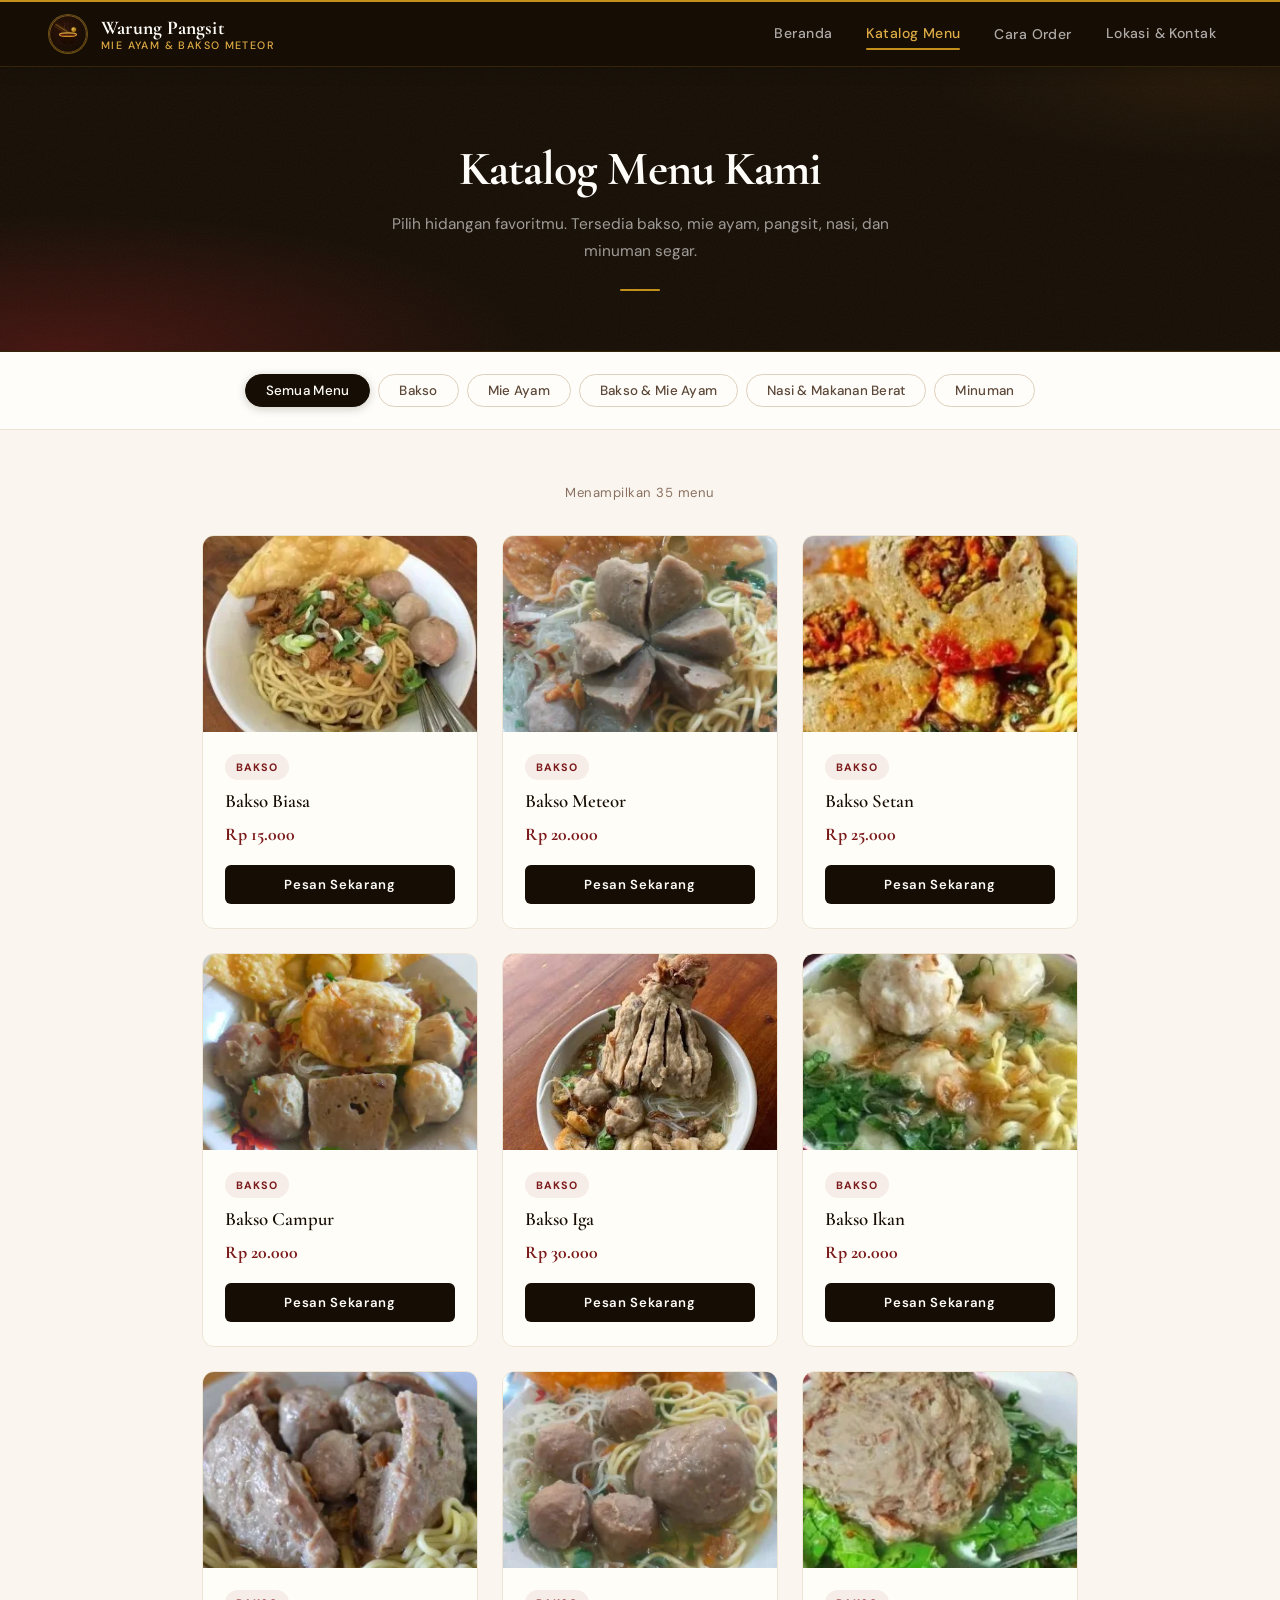
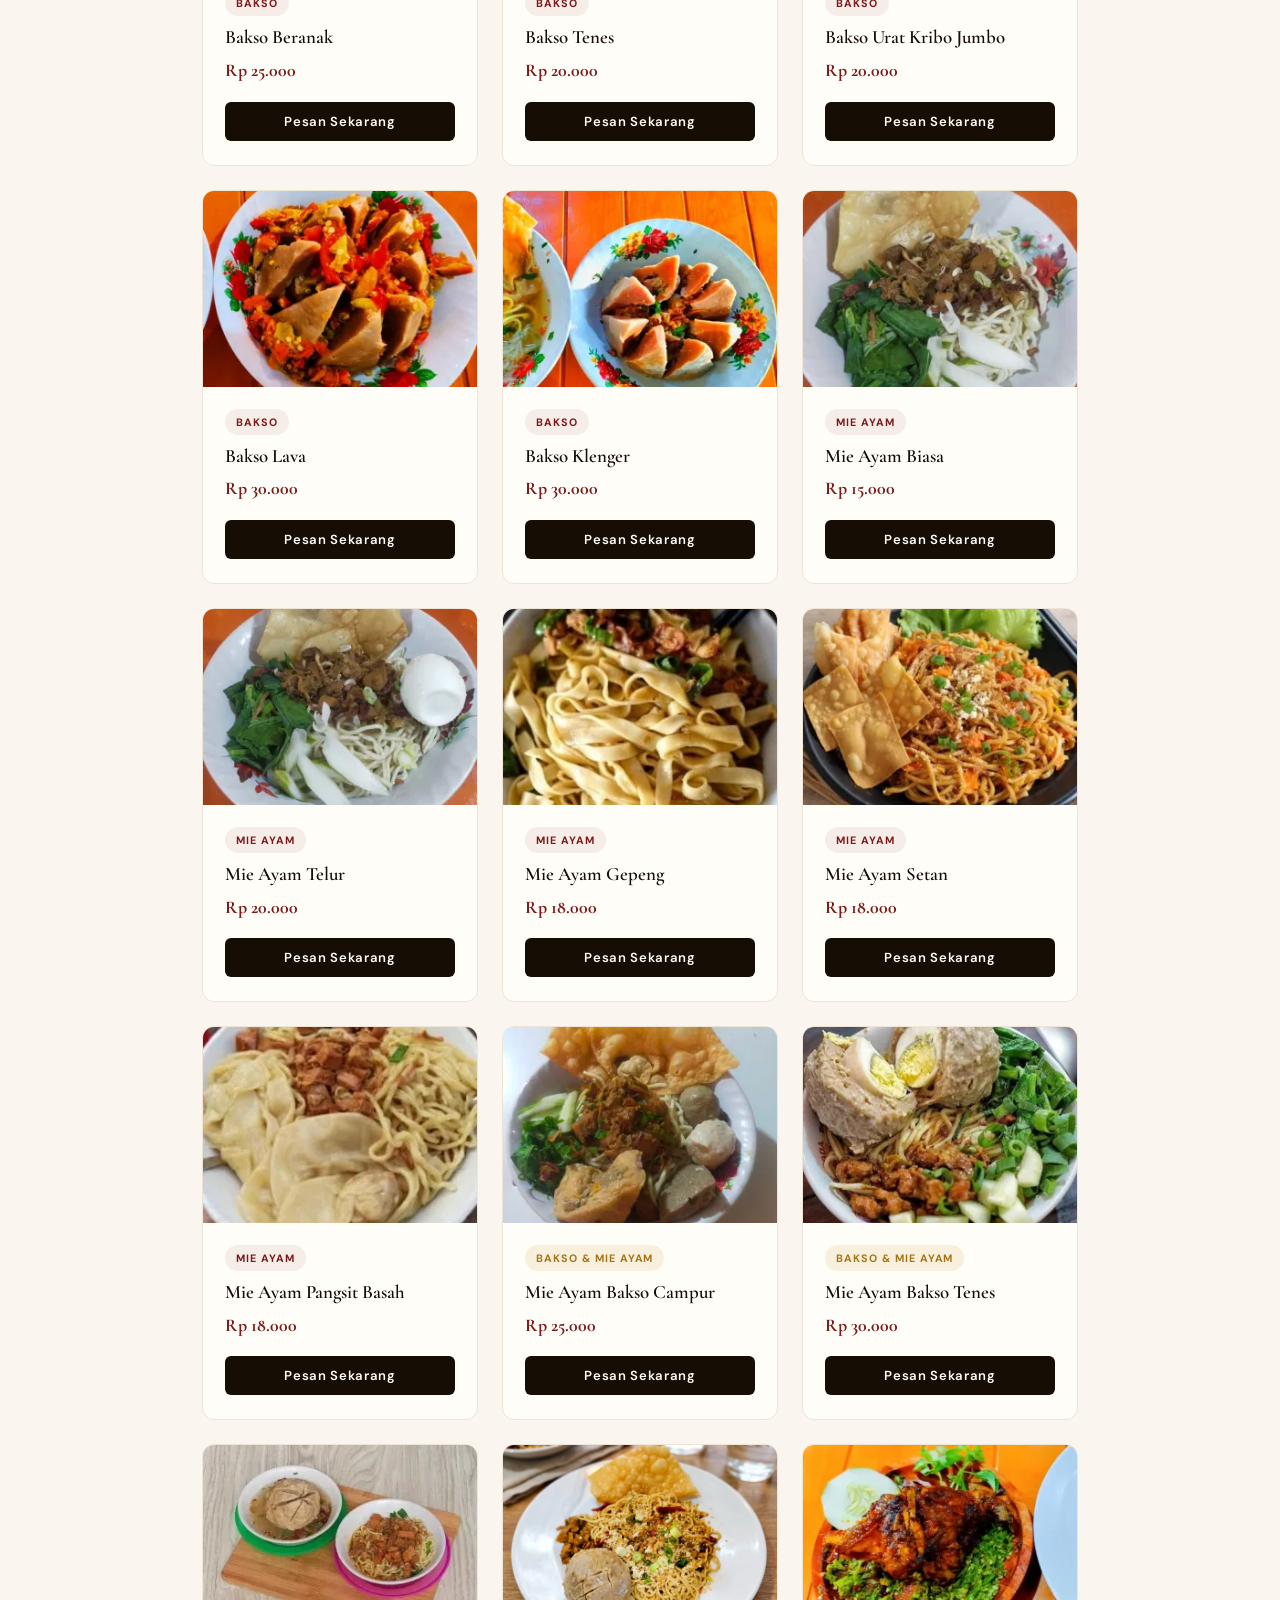
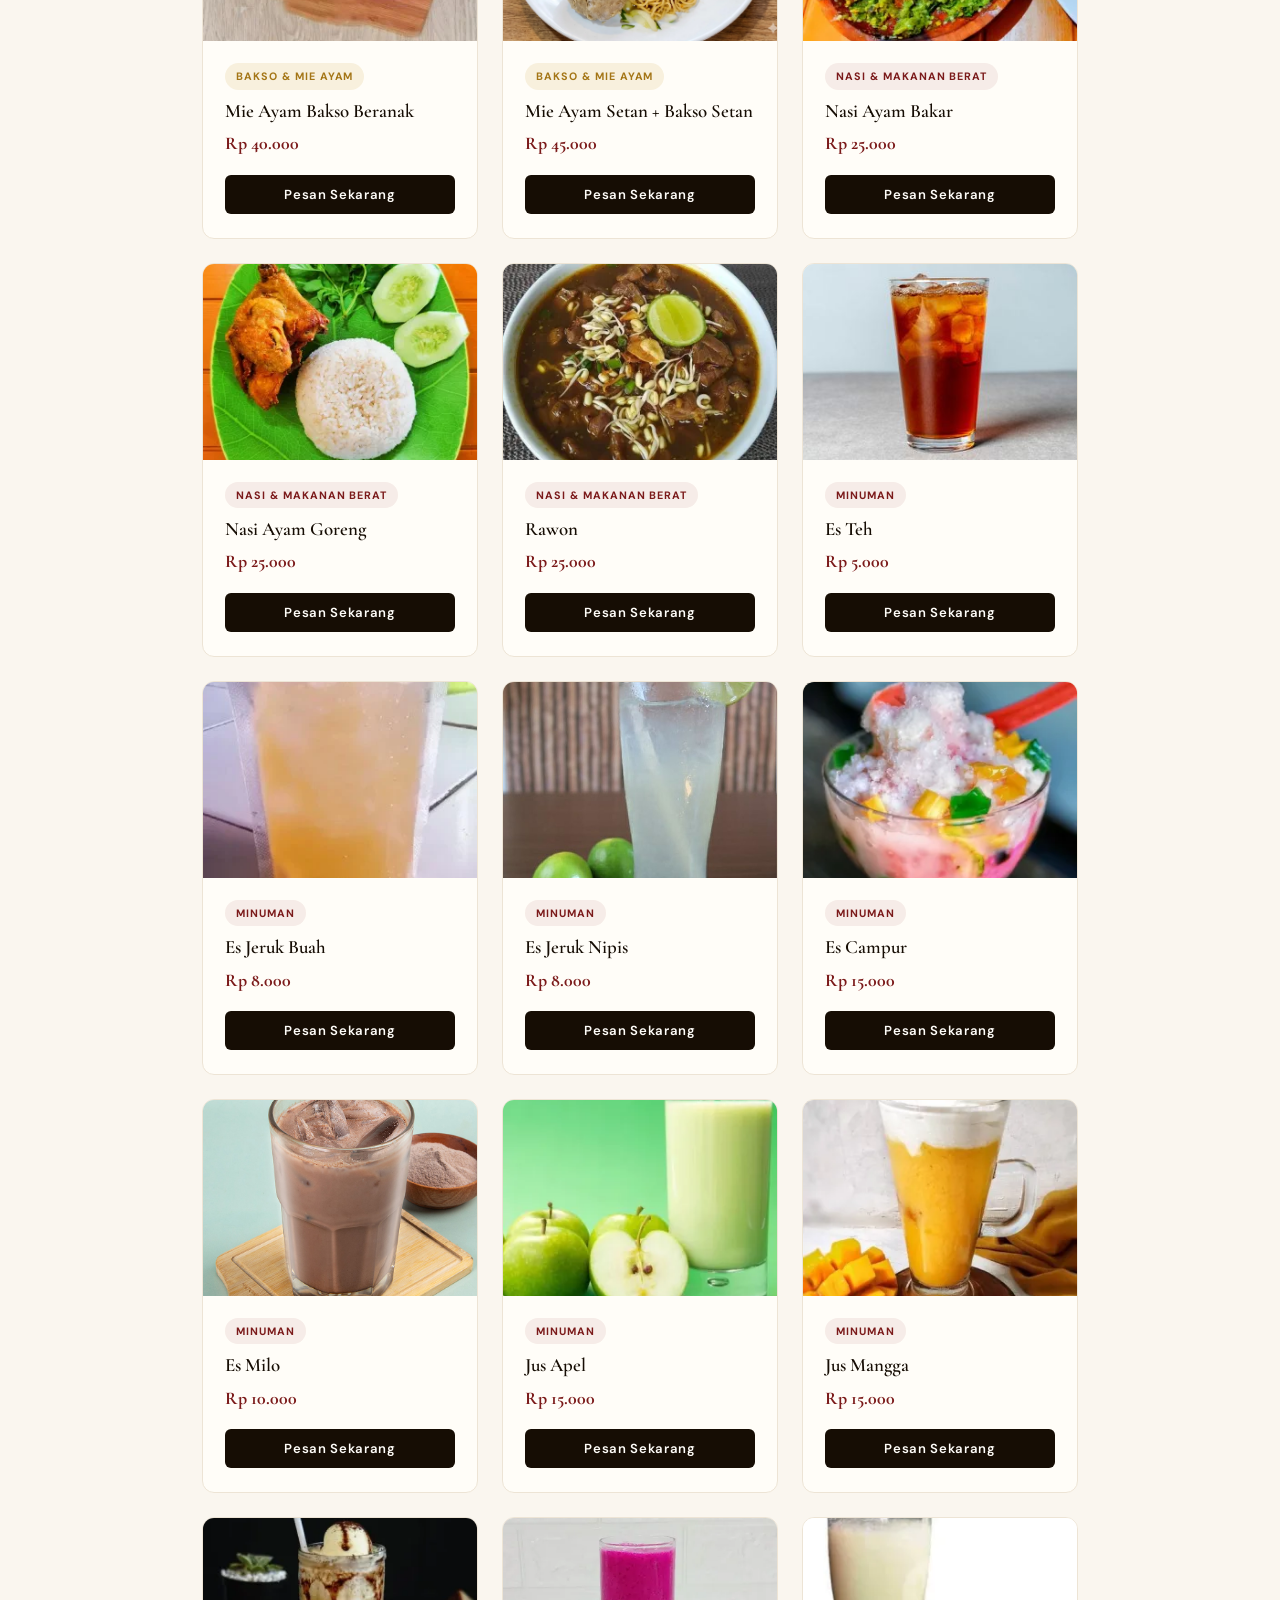
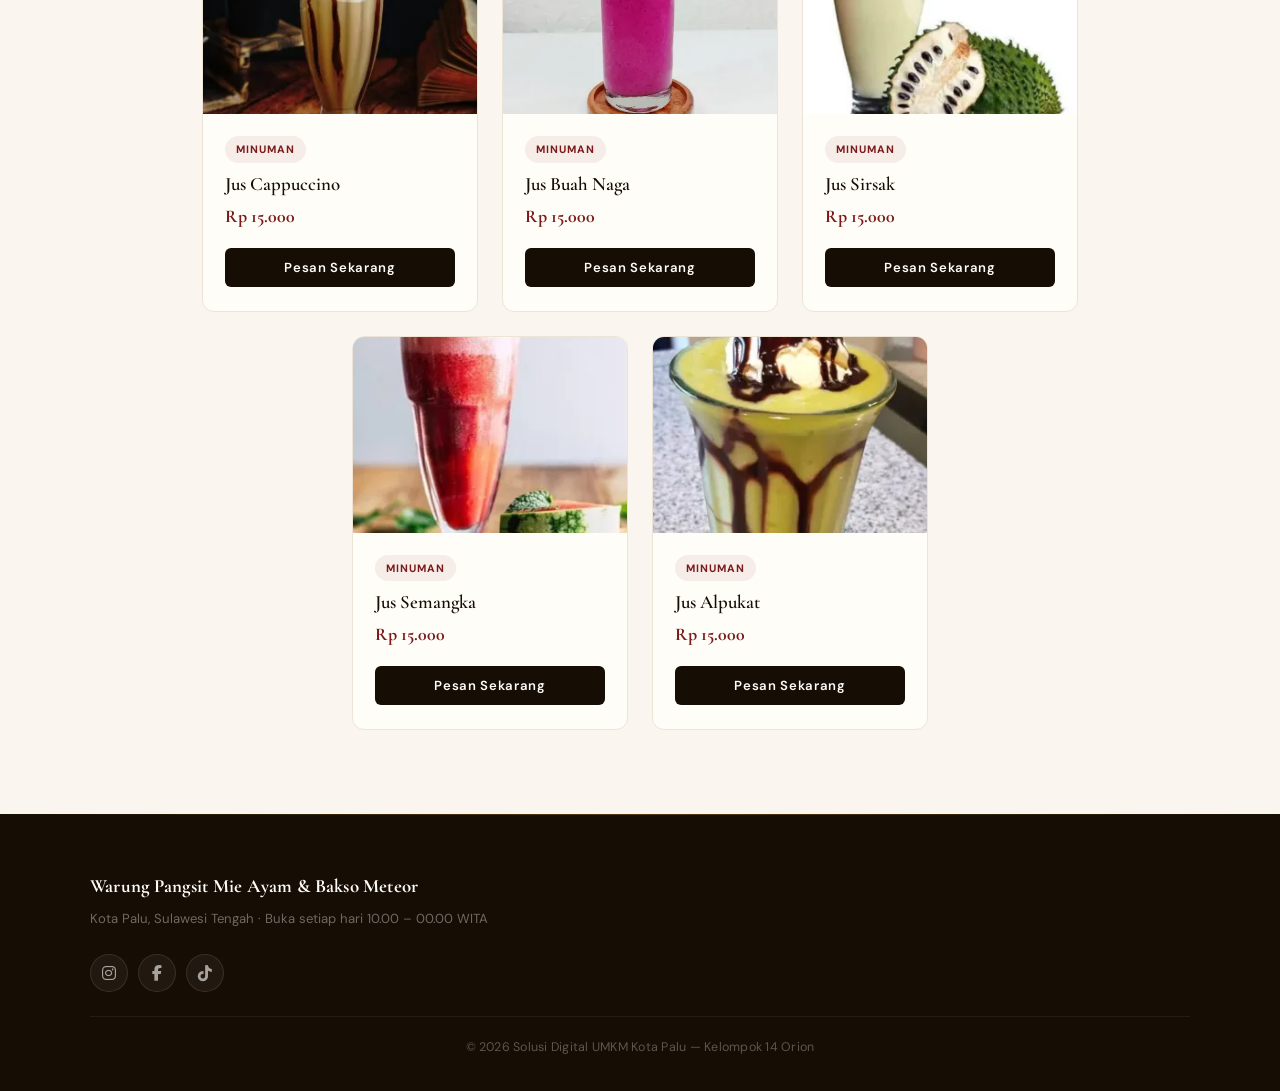
==== commit fe6be8f4: "minor" ====
--- a/katalog.html
+++ b/katalog.html
@@ -26,8 +26,8 @@
                 <div class="logo-container">
                     <img src="assets/icons/logo.svg" alt="Logo Bakso Meteor" class="logo-img">
                     <div class="logo-text">
-                        <span class="logo-name">Bakso Meteor</span>
-                        <span class="logo-sub">Warung Pangsit & Mie Ayam</span>
+                        <span class="logo-name">Warung Pangsit</span>
+                        <span class="logo-sub">Mie Ayam & Bakso Meteor</span>
                     </div>
                 </div>
             </a>
